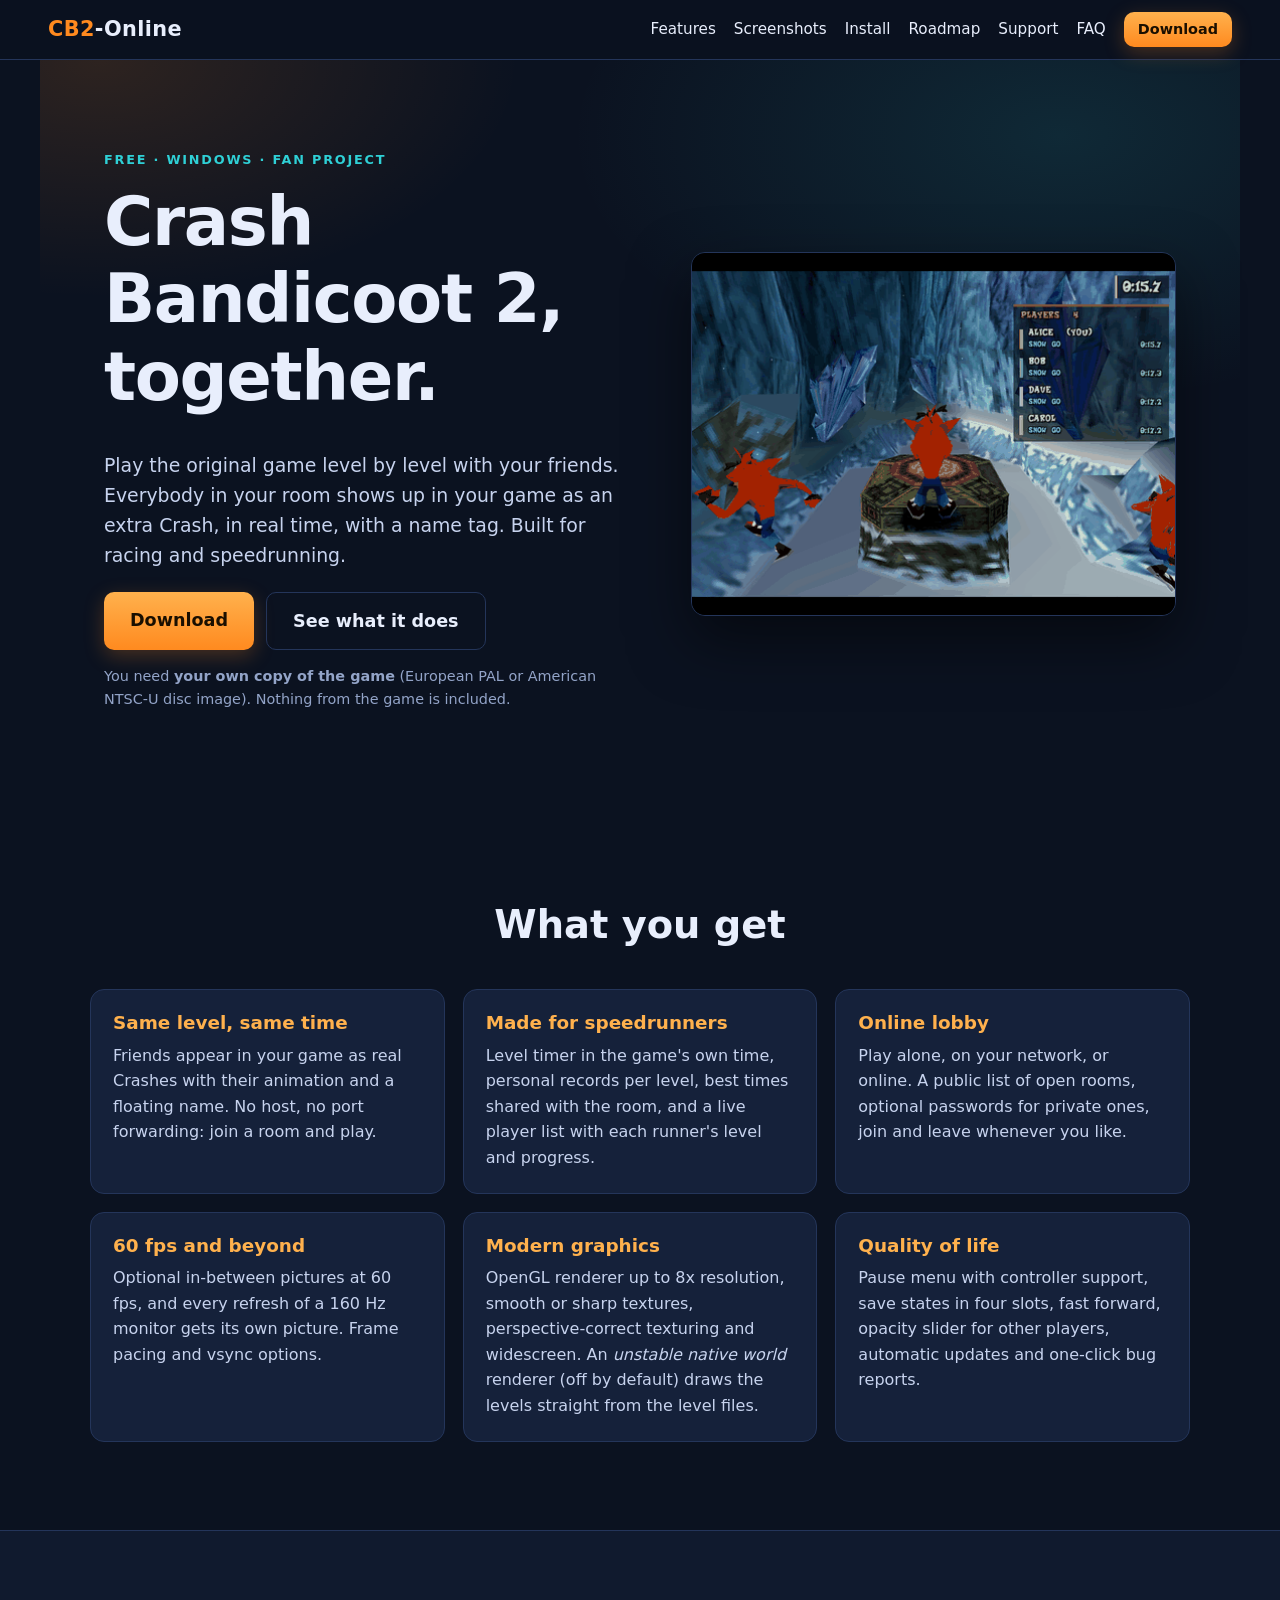
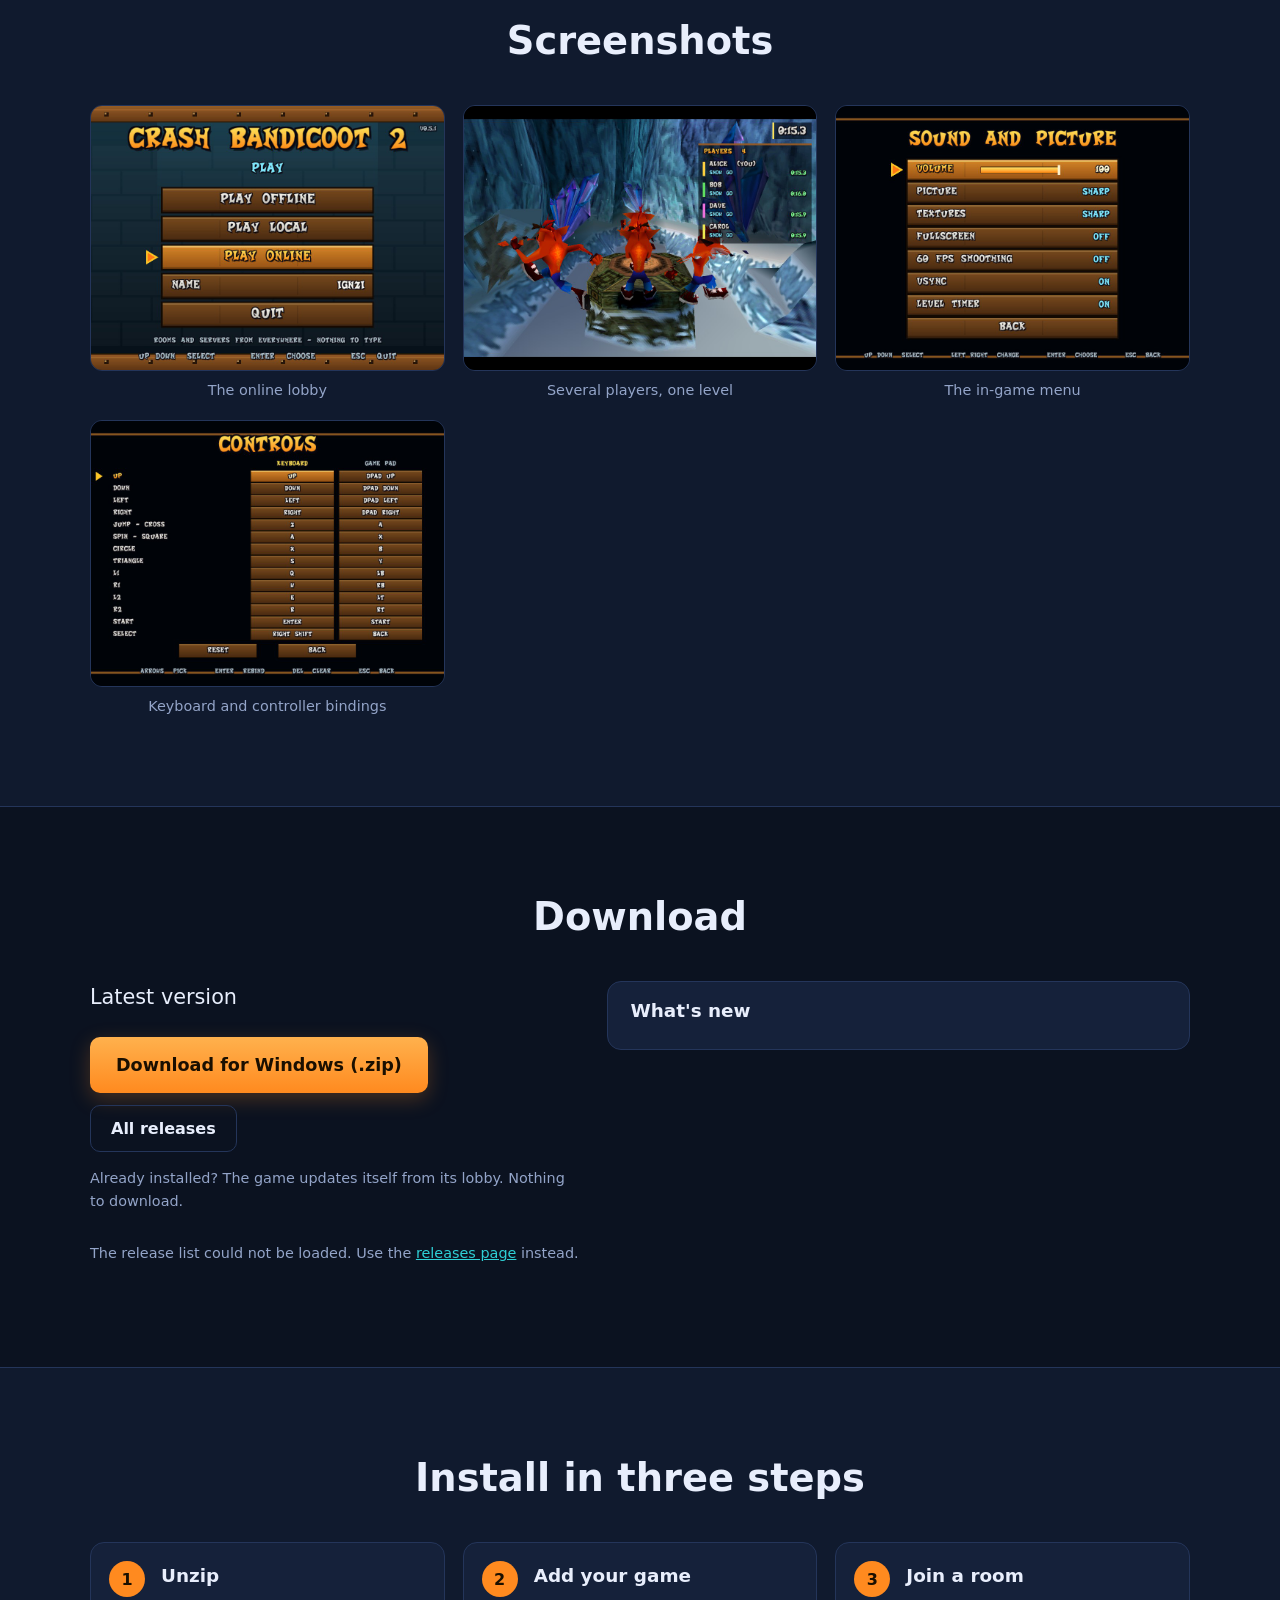
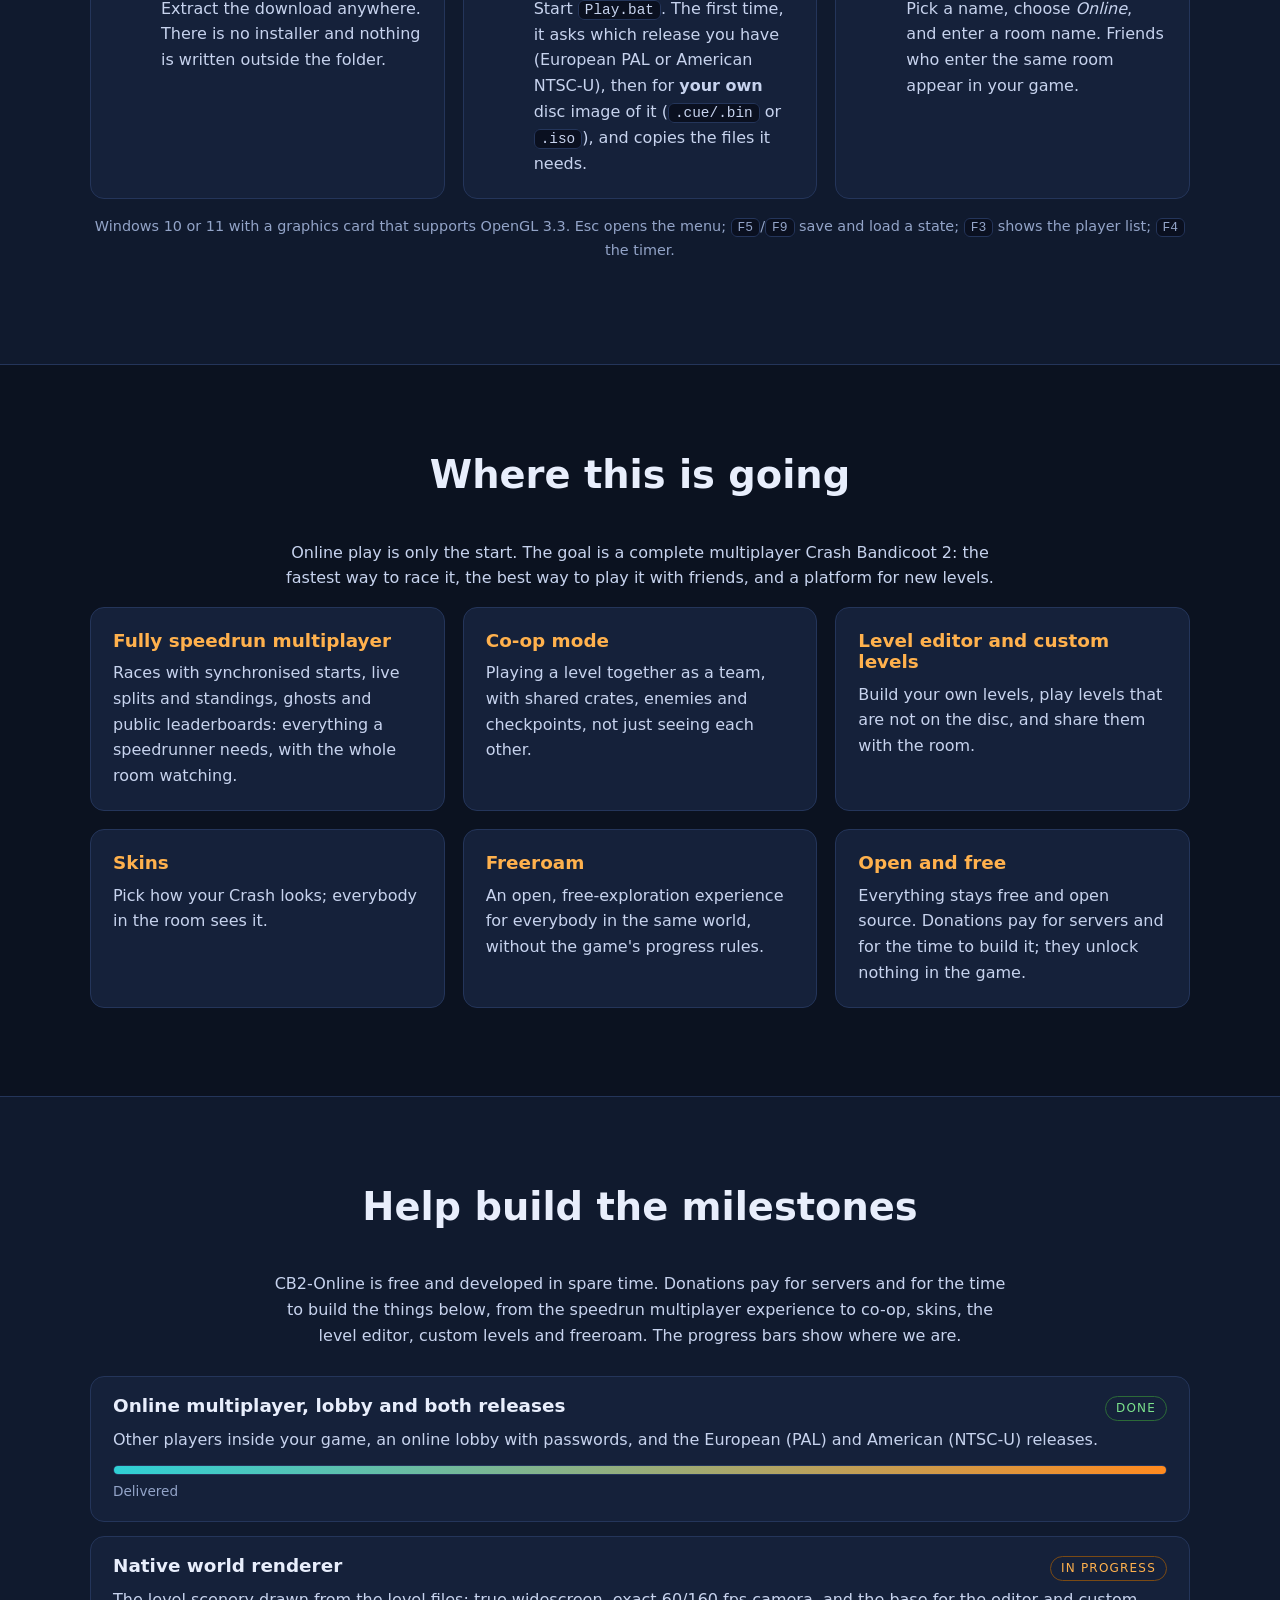
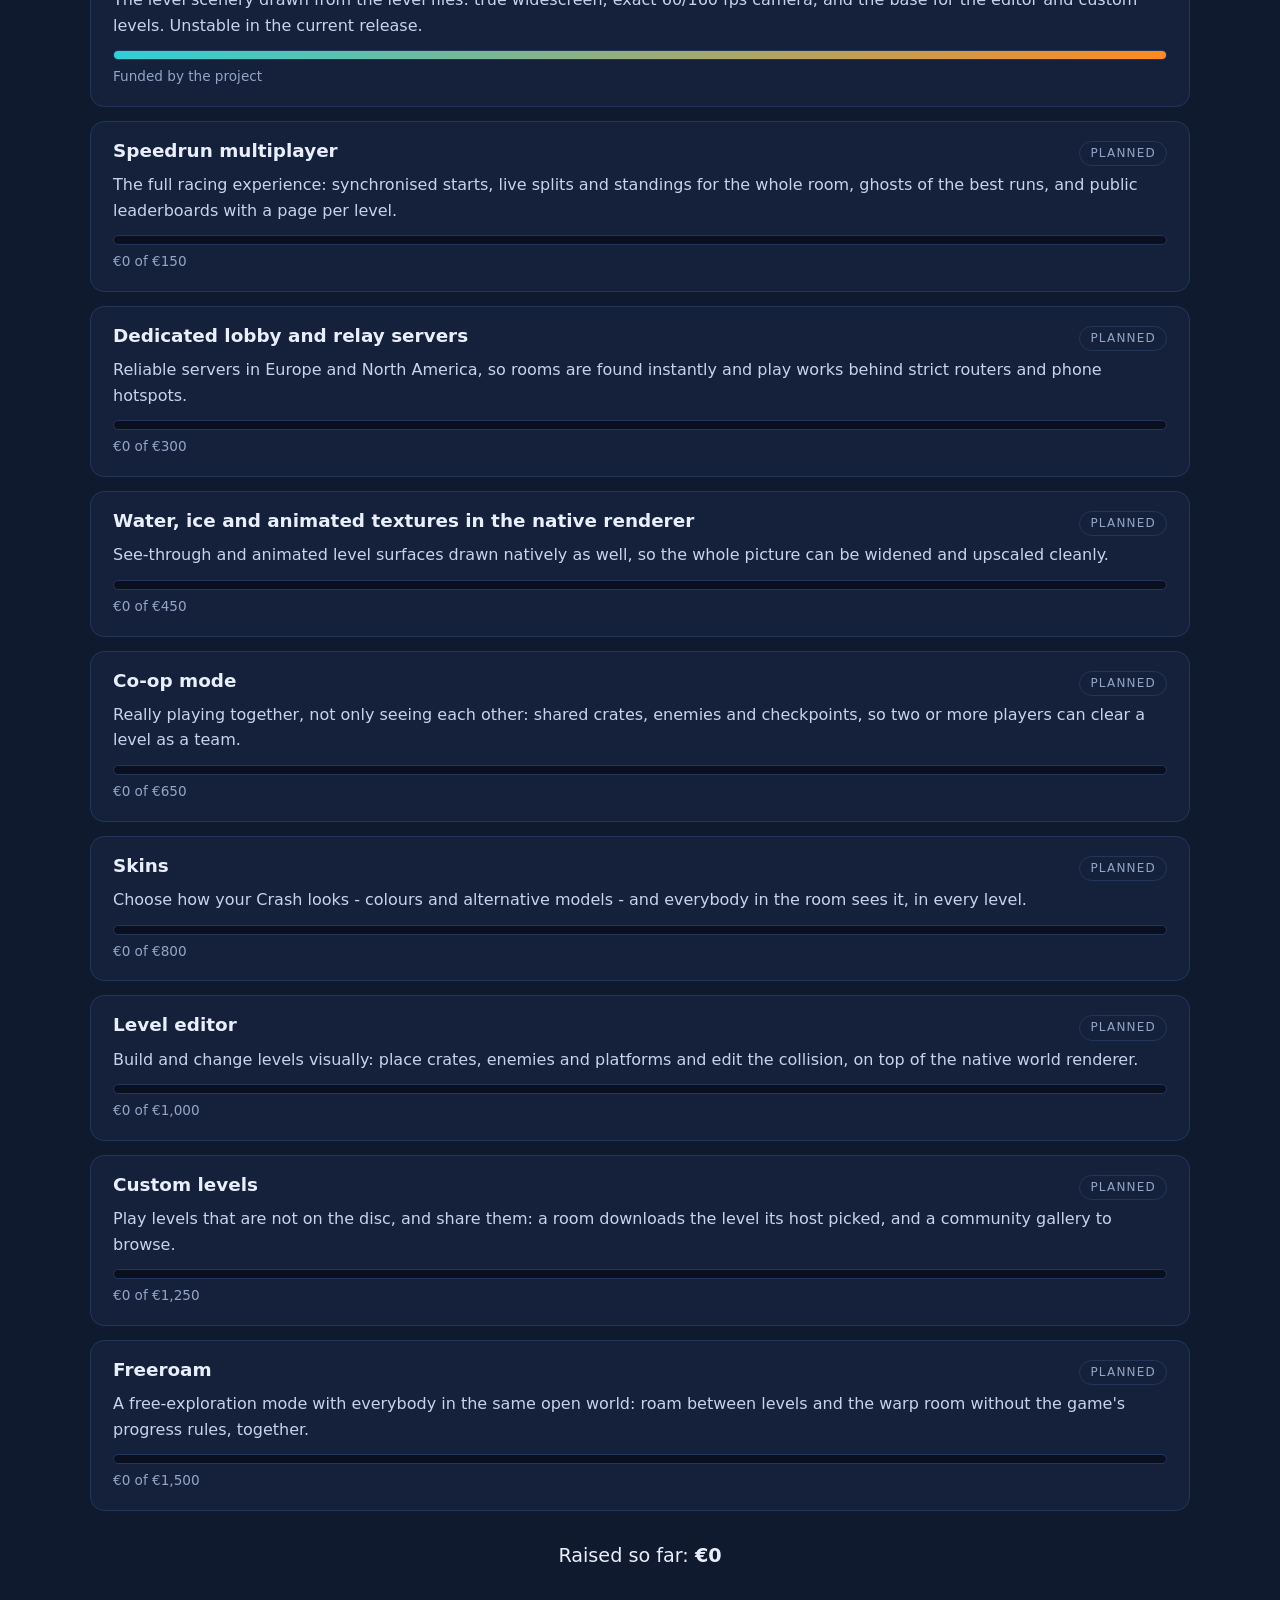
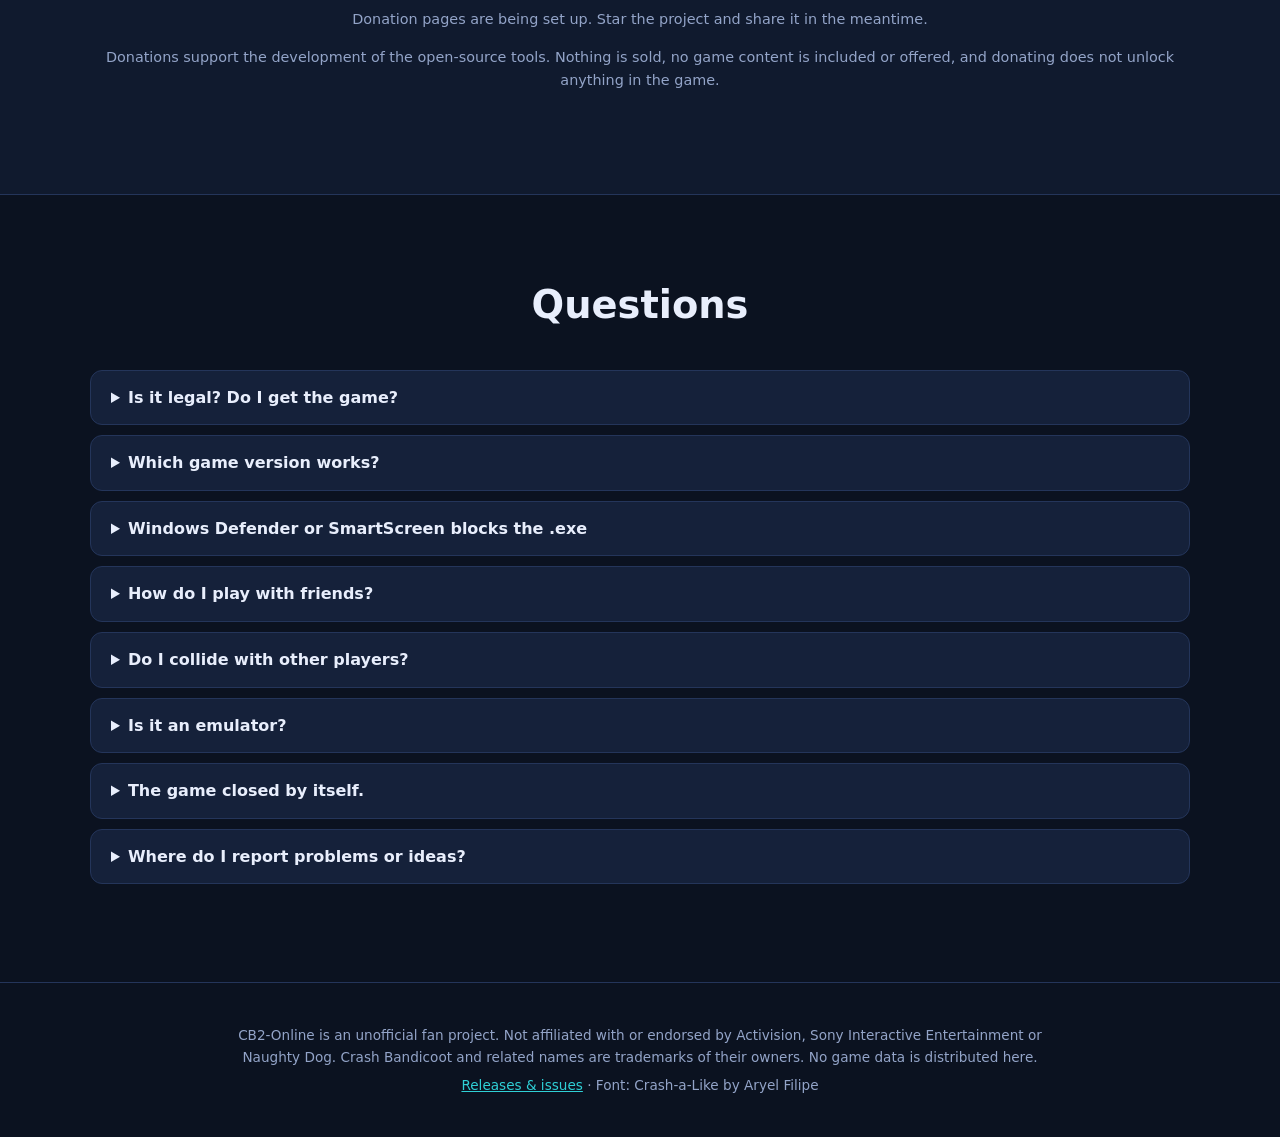
==== docs/index.html @ 49295b50 "v0.8.3: freeze watchdog, PAL language warp rooms, project page moved to docs/ (GitHub Pages) with th" ====
<!doctype html>
<html lang="en">
<head>
<meta charset="utf-8">
<meta name="viewport" content="width=device-width, initial-scale=1">
<title>CB2-Online - Crash Bandicoot 2 with online multiplayer</title>
<meta name="description" content="Play the original Crash Bandicoot 2 on PC together with your friends: everybody in the room is a real Crash in your game. Level timers, records, 60 fps and widescreen. Coming: speedrun races, co-op, level editor, custom levels, skins and freeroam. Free, bring your own game.">
<meta property="og:title" content="CB2-Online - Crash Bandicoot 2 with online multiplayer">
<meta property="og:description" content="Race and speedrun Crash Bandicoot 2 together, online. Free download, bring your own game.">
<meta property="og:image" content="img/multiplayer.jpg">
<meta name="theme-color" content="#0b1220">
<link rel="stylesheet" href="style.css">
</head>
<body>

<header class="nav">
  <a class="brand" href="#top">CB2<span>-Online</span></a>
  <nav>
    <a href="#features">Features</a>
    <a href="#screens">Screenshots</a>
    <a href="#install">Install</a>
    <a href="#roadmap">Roadmap</a>
    <a href="#support">Support</a>
    <a href="#faq">FAQ</a>
    <a class="btn small" href="#download">Download</a>
  </nav>
</header>

<main id="top">

<section class="hero">
  <div class="hero-text">
    <p class="eyebrow">Free &middot; Windows &middot; fan project</p>
    <h1>Crash Bandicoot&nbsp;2,<br>together.</h1>
    <p class="lead">Play the original game level by level with your friends. Everybody in your room shows up in your game as an extra Crash, in real time, with a name tag. Built for racing and speedrunning.</p>
    <div class="cta">
      <a class="btn big" href="#download" id="hero-download">Download <span id="hero-version"></span></a>
      <a class="btn ghost big" href="#features">See what it does</a>
    </div>
    <p class="fine">You need <strong>your own copy of the game</strong> (European PAL or American NTSC-U disc image). Nothing from the game is included.</p>
  </div>
  <div class="hero-shot">
    <img src="img/multiplayer.gif" alt="Four players in the same level of Crash Bandicoot 2" width="640" height="480">
  </div>
</section>

<section id="features" class="block">
  <h2>What you get</h2>
  <div class="grid">
    <article class="card"><h3>Same level, same time</h3><p>Friends appear in your game as real Crashes with their animation and a floating name. No host, no port forwarding: join a room and play.</p></article>
    <article class="card"><h3>Made for speedrunners</h3><p>Level timer in the game's own time, personal records per level, best times shared with the room, and a live player list with each runner's level and progress.</p></article>
    <article class="card"><h3>Online lobby</h3><p>Play alone, on your network, or online. A public list of open rooms, optional passwords for private ones, join and leave whenever you like.</p></article>
    <article class="card"><h3>60 fps and beyond</h3><p>Optional in-between pictures at 60 fps, and every refresh of a 160 Hz monitor gets its own picture. Frame pacing and vsync options.</p></article>
    <article class="card"><h3>Modern graphics</h3><p>OpenGL renderer up to 8x resolution, smooth or sharp textures, perspective-correct texturing and widescreen. An <em>unstable</em> <em>native world</em> renderer (off by default) draws the levels straight from the level files.</p></article>
    <article class="card"><h3>Quality of life</h3><p>Pause menu with controller support, save states in four slots, fast forward, opacity slider for other players, automatic updates and one-click bug reports.</p></article>
  </div>
</section>

<section id="screens" class="block alt">
  <h2>Screenshots</h2>
  <div class="shots">
    <figure><img src="img/lobby.jpg" alt="The online lobby" loading="lazy"><figcaption>The online lobby</figcaption></figure>
    <figure><img src="img/multiplayer.jpg" alt="Several players in one level" loading="lazy"><figcaption>Several players, one level</figcaption></figure>
    <figure><img src="img/menu-sound.jpg" alt="The in-game menu" loading="lazy"><figcaption>The in-game menu</figcaption></figure>
    <figure><img src="img/menu-controls.jpg" alt="Keyboard and controller bindings" loading="lazy"><figcaption>Keyboard and controller bindings</figcaption></figure>
  </div>
</section>

<section id="download" class="block">
  <h2>Download</h2>
  <div class="download">
    <div>
      <p class="big-ver">Latest version <strong id="dl-version">...</strong> <span id="dl-date" class="muted"></span></p>
      <div class="cta">
        <a class="btn big" id="dl-zip" href="#" rel="noopener">Download for Windows (.zip)</a>
        <a class="btn ghost" id="dl-all" href="#" rel="noopener">All releases</a>
      </div>
      <p class="fine" id="dl-size"></p>
      <p class="fine">Already installed? The game updates itself from its lobby. Nothing to download.</p>
    </div>
    <div class="notes">
      <h3>What's new</h3>
      <pre id="dl-notes">Loading the latest release...</pre>
    </div>
  </div>
  <p class="fine" id="dl-error" hidden>The release list could not be loaded. Use the <a id="dl-fallback" href="#">releases page</a> instead.</p>
</section>

<section id="install" class="block alt">
  <h2>Install in three steps</h2>
  <ol class="steps">
    <li><h3>Unzip</h3><p>Extract the download anywhere. There is no installer and nothing is written outside the folder.</p></li>
    <li><h3>Add your game</h3><p>Start <code>Play.bat</code>. The first time, it asks which release you have (European PAL or American NTSC-U), then for <strong>your own</strong> disc image of it (<code>.cue/.bin</code> or <code>.iso</code>), and copies the files it needs.</p></li>
    <li><h3>Join a room</h3><p>Pick a name, choose <em>Online</em>, and enter a room name. Friends who enter the same room appear in your game.</p></li>
  </ol>
  <p class="fine center">Windows 10 or 11 with a graphics card that supports OpenGL 3.3. Esc opens the menu; <code>F5</code>/<code>F9</code> save and load a state; <code>F3</code> shows the player list; <code>F4</code> the timer.</p>
</section>

<section id="roadmap" class="block">
  <h2>Where this is going</h2>
  <p class="lead center">Online play is only the start. The goal is a complete multiplayer Crash Bandicoot 2: the fastest way to race it, the best way to play it with friends, and a platform for new levels.</p>
  <div class="grid">
    <article class="card"><h3>Fully speedrun multiplayer</h3><p>Races with synchronised starts, live splits and standings, ghosts and public leaderboards: everything a speedrunner needs, with the whole room watching.</p></article>
    <article class="card"><h3>Co-op mode</h3><p>Playing a level together as a team, with shared crates, enemies and checkpoints, not just seeing each other.</p></article>
    <article class="card"><h3>Level editor and custom levels</h3><p>Build your own levels, play levels that are not on the disc, and share them with the room.</p></article>
    <article class="card"><h3>Skins</h3><p>Pick how your Crash looks; everybody in the room sees it.</p></article>
    <article class="card"><h3>Freeroam</h3><p>An open, free-exploration experience for everybody in the same world, without the game's progress rules.</p></article>
    <article class="card"><h3>Open and free</h3><p>Everything stays free and open source. Donations pay for servers and for the time to build it; they unlock nothing in the game.</p></article>
  </div>
</section>

<section id="support" class="block alt">
  <h2>Help build the milestones</h2>
  <p class="lead center">CB2-Online is free and developed in spare time. Donations pay for servers and for the time to build the things below, from the speedrun multiplayer experience to co-op, skins, the level editor, custom levels and freeroam. The progress bars show where we are.</p>
  <div id="milestones" class="milestones"></div>
  <div class="donate" id="donate">
    <p class="raised">Raised so far: <strong id="raised">0</strong></p>
    <div class="cta center" id="donate-buttons"></div>
    <p class="fine center" id="donate-empty">Donation pages are being set up. Star the project and share it in the meantime.</p>
    <p class="fine center">Donations support the development of the open-source tools. Nothing is sold, no game content is included or offered, and donating does not unlock anything in the game.</p>
  </div>
</section>

<section id="faq" class="block">
  <h2>Questions</h2>
  <details><summary>Is it legal? Do I get the game?</summary><p>The project contains no game data. You need your own legally obtained copy of Crash Bandicoot 2; the program reads your files at run time. It is an independent fan project, not affiliated with or endorsed by Activision, Sony Interactive Entertainment or Naughty Dog. "Crash Bandicoot" is a trademark of its owners.</p></details>
  <details><summary>Which game version works?</summary><p>Both the European release (PAL, <code>SCES_009.67</code>) and the North American release (NTSC-U, <code>SCUS_941.54</code>). Players of the two releases play in separate rooms. Other regions (Japan) are not supported yet.</p></details>
  <details><summary>Windows Defender or SmartScreen blocks the .exe</summary><p>The program is new and not yet code signed, and these tools are cautious about unsigned programs that use the network. In the SmartScreen window choose <em>More info</em>, then <em>Run anyway</em>. If Defender quarantined the file, check that <code>Get-FileHash Crash2.exe</code> matches the SHA-256 shown next to the file on the GitHub release, restore it in Windows Security (Protection history) and allow it. The whole source code is public. Please report the detection name so it can be submitted to Microsoft as a false positive.</p></details>
  <details><summary>How do I play with friends?</summary><p>Everyone starts the game, chooses <em>Online</em> and types the same room name. Players on the same network find each other directly; over the internet they connect through a public rendezvous server, so no port forwarding is needed.</p></details>
  <details><summary>Do I collide with other players?</summary><p>No. Other players are shown, not solid, so nobody can block or grief you. You can make them see-through with the opacity slider.</p></details>
  <details><summary>Is it an emulator?</summary><p>It runs the original game code on a C++ implementation of the PlayStation's hardware, with its own OpenGL renderer and online layer. It is not a general-purpose emulator and only runs this game.</p></details>
  <details><summary>The game closed by itself.</summary><p>Start it again: it notices and offers to open a bug report with the details filled in (<code>crash.log</code> next to the game). You can also use Esc &rarr; <em>Report a bug</em> at any time. Nothing is sent until you press Submit on the page that opens.</p></details>
  <details><summary>Where do I report problems or ideas?</summary><p>On the <a id="issues-link" href="#">issue tracker</a>.</p></details>
</section>

</main>

<footer>
  <p>CB2-Online is an unofficial fan project. Not affiliated with or endorsed by Activision, Sony Interactive Entertainment or Naughty Dog. Crash Bandicoot and related names are trademarks of their owners. No game data is distributed here.</p>
  <p><a id="repo-link" href="#">Releases &amp; issues</a> &middot; Font: Crash-a-Like by Aryel Filipe</p>
</footer>

<script src="config.js"></script>
<script src="app.js"></script>
</body>
</html>
---- docs/style.css ----
:root {
  --bg: #0b1220; --bg2: #101a2e; --card: #15213a; --line: #24355a;
  --text: #e8eefc; --muted: #93a4c8; --orange: #ff8a1f; --orange2: #ffb14d; --teal: #2fd0d6;
}
* { box-sizing: border-box; }
html { scroll-behavior: smooth; }
body { margin: 0; background: var(--bg); color: var(--text); font: 16px/1.6 system-ui, -apple-system, "Segoe UI", Roboto, sans-serif; }
a { color: var(--teal); }
code { background: #0a1020; border: 1px solid var(--line); padding: 1px 6px; border-radius: 6px; font-size: .9em; }
h1, h2, h3 { line-height: 1.15; margin: 0 0 .5em; }
h1 { font-size: clamp(2.4rem, 6vw, 4.2rem); letter-spacing: -.02em; }
h2 { font-size: clamp(1.7rem, 3.6vw, 2.4rem); text-align: center; margin-bottom: 1.1em; }
h3 { font-size: 1.15rem; }
.muted { color: var(--muted); }
.center { text-align: center; justify-content: center; }
.fine { color: var(--muted); font-size: .9rem; }

.nav { position: sticky; top: 0; z-index: 10; display: flex; align-items: center; justify-content: space-between; padding: 12px clamp(16px, 4vw, 48px); background: rgba(11, 18, 32, .86); backdrop-filter: blur(8px); border-bottom: 1px solid var(--line); }
.brand { font-weight: 800; font-size: 1.3rem; color: var(--orange); text-decoration: none; letter-spacing: .02em; }
.brand span { color: var(--text); }
.nav nav { display: flex; gap: 18px; align-items: center; }
.nav nav a { color: var(--text); text-decoration: none; font-size: .95rem; }
.nav nav a:hover { color: var(--orange2); }
@media (max-width: 720px) { .nav nav a:not(.btn) { display: none; } }

.btn { display: inline-block; background: linear-gradient(180deg, var(--orange2), var(--orange)); color: #1a0f00 !important; font-weight: 700; text-decoration: none; padding: 10px 20px; border-radius: 10px; border: 0; box-shadow: 0 6px 20px rgba(255, 138, 31, .25); transition: transform .12s, box-shadow .12s; }
.btn:hover { transform: translateY(-1px); box-shadow: 0 10px 26px rgba(255, 138, 31, .35); }
.btn.big { padding: 14px 26px; font-size: 1.1rem; }
.btn.small { padding: 6px 14px; font-size: .9rem; }
.btn.ghost { background: transparent; color: var(--text) !important; border: 1px solid var(--line); box-shadow: none; }
.btn.ghost:hover { border-color: var(--teal); color: var(--teal) !important; }
.cta { display: flex; flex-wrap: wrap; gap: 12px; margin: 22px 0 14px; }
.cta.center { justify-content: center; }

.hero { display: grid; grid-template-columns: 1.05fr .95fr; gap: clamp(20px, 4vw, 56px); align-items: center; padding: clamp(36px, 7vw, 90px) clamp(16px, 5vw, 64px); max-width: 1200px; margin: 0 auto; background: radial-gradient(700px 380px at 85% 10%, rgba(47, 208, 214, .12), transparent 70%), radial-gradient(600px 340px at 5% 0%, rgba(255, 138, 31, .14), transparent 70%); }
.hero .eyebrow { color: var(--teal); text-transform: uppercase; letter-spacing: .14em; font-size: .8rem; font-weight: 700; margin: 0 0 14px; }
.hero .lead { font-size: 1.18rem; color: #c7d3ee; max-width: 36em; }
.hero-shot img { width: 100%; height: auto; border-radius: 14px; border: 1px solid var(--line); box-shadow: 0 24px 60px rgba(0, 0, 0, .5); }
@media (max-width: 880px) { .hero { grid-template-columns: 1fr; } }

.block { padding: clamp(40px, 7vw, 88px) clamp(16px, 5vw, 64px); }
.block > * { max-width: 1100px; margin-left: auto; margin-right: auto; }
.alt { background: var(--bg2); border-top: 1px solid var(--line); border-bottom: 1px solid var(--line); }
.lead.center { max-width: 46em; color: #c7d3ee; }

.grid { display: grid; grid-template-columns: repeat(auto-fit, minmax(min(290px, 100%), 1fr)); gap: 18px; }
.card { background: var(--card); border: 1px solid var(--line); border-radius: 14px; padding: 22px; }
.card h3 { color: var(--orange2); }
.card p { margin: 0; color: #c7d3ee; }

.shots { display: grid; grid-template-columns: repeat(auto-fit, minmax(320px, 1fr)); gap: 18px; }
.shots figure { margin: 0; }
.shots img { width: 100%; height: auto; border-radius: 12px; border: 1px solid var(--line); display: block; }
.shots figcaption { color: var(--muted); font-size: .9rem; margin-top: 8px; text-align: center; }

.download { display: grid; grid-template-columns: 1fr 1.2fr; gap: 32px; align-items: start; }
@media (max-width: 880px) { .download { grid-template-columns: 1fr; } }
.big-ver { font-size: 1.3rem; margin: 0; }
.notes { background: var(--card); border: 1px solid var(--line); border-radius: 14px; padding: 18px 22px; }
.notes pre { white-space: pre-wrap; word-break: break-word; margin: 0; font: inherit; color: #c7d3ee; max-height: 280px; overflow: auto; }

.steps { list-style: none; counter-reset: s; padding: 0; display: grid; grid-template-columns: repeat(auto-fit, minmax(260px, 1fr)); gap: 18px; }
.steps li { counter-increment: s; background: var(--card); border: 1px solid var(--line); border-radius: 14px; padding: 22px 22px 22px 70px; position: relative; }
.steps li::before { content: counter(s); position: absolute; left: 18px; top: 18px; width: 36px; height: 36px; border-radius: 50%; background: var(--orange); color: #1a0f00; font-weight: 800; display: grid; place-items: center; }
.steps p { margin: 0; color: #c7d3ee; }

.milestones { display: grid; gap: 14px; margin: 28px auto; }
.ms { background: var(--card); border: 1px solid var(--line); border-radius: 14px; padding: 18px 22px; }
.ms header { display: flex; justify-content: space-between; gap: 12px; align-items: baseline; flex-wrap: wrap; }
.ms h3 { margin: 0; }
.ms .tag { font-size: .75rem; text-transform: uppercase; letter-spacing: .1em; padding: 2px 10px; border-radius: 999px; border: 1px solid var(--line); color: var(--muted); }
.ms.done .tag { color: #7be28c; border-color: #2c6a38; }
.ms.active .tag { color: var(--orange2); border-color: #7a4a14; }
.ms p { margin: 6px 0 12px; color: #c7d3ee; }
.bar { height: 10px; border-radius: 999px; background: #0a1020; border: 1px solid var(--line); overflow: hidden; }
.bar i { display: block; height: 100%; background: linear-gradient(90deg, var(--teal), var(--orange)); width: 0; transition: width .8s; }
.bar-label { color: var(--muted); font-size: .85rem; margin-top: 6px; }
.donate { text-align: center; margin-top: 30px; }
.raised { font-size: 1.2rem; }

details { background: var(--card); border: 1px solid var(--line); border-radius: 12px; padding: 14px 20px; margin: 0 auto 10px; }
summary { cursor: pointer; font-weight: 600; }
details p { margin: 10px 0 0; color: #c7d3ee; }

footer { padding: 36px clamp(16px, 5vw, 64px); text-align: center; color: var(--muted); font-size: .85rem; border-top: 1px solid var(--line); }
footer p { max-width: 60em; margin: 6px auto; }
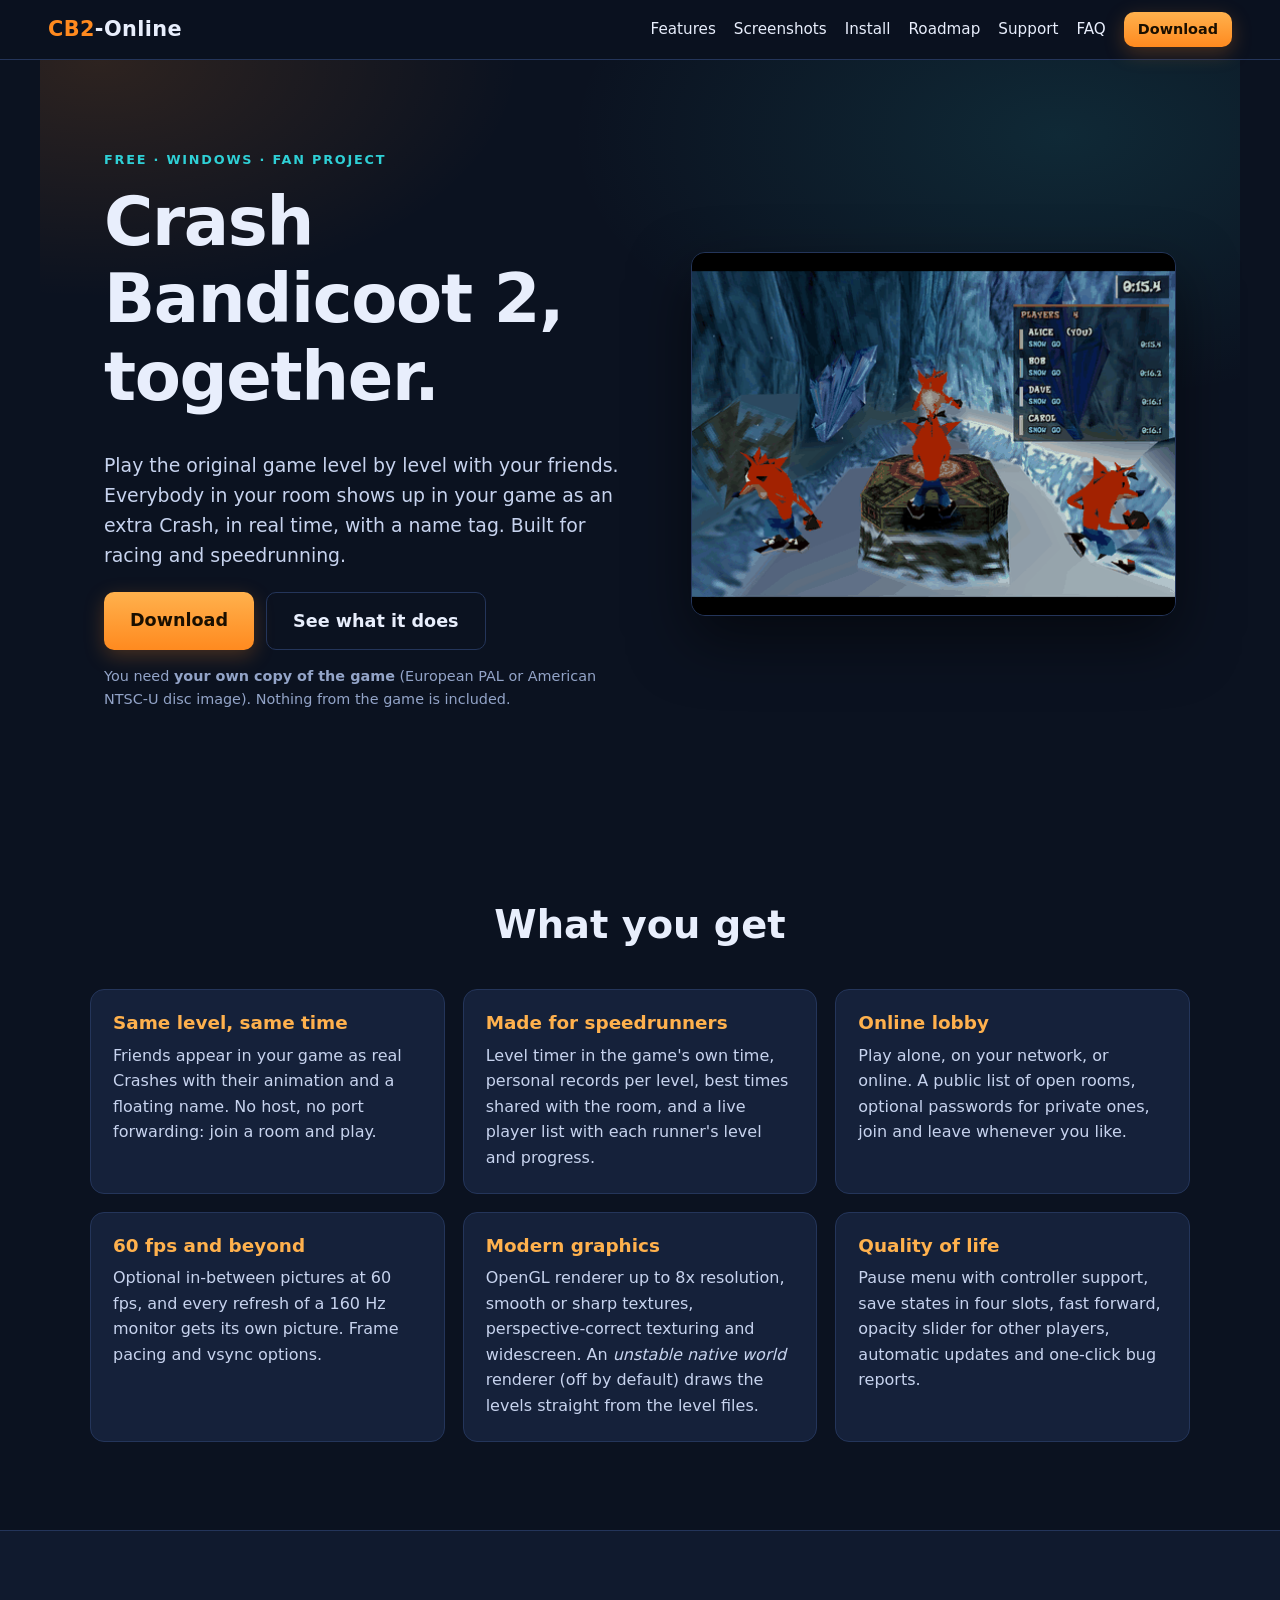
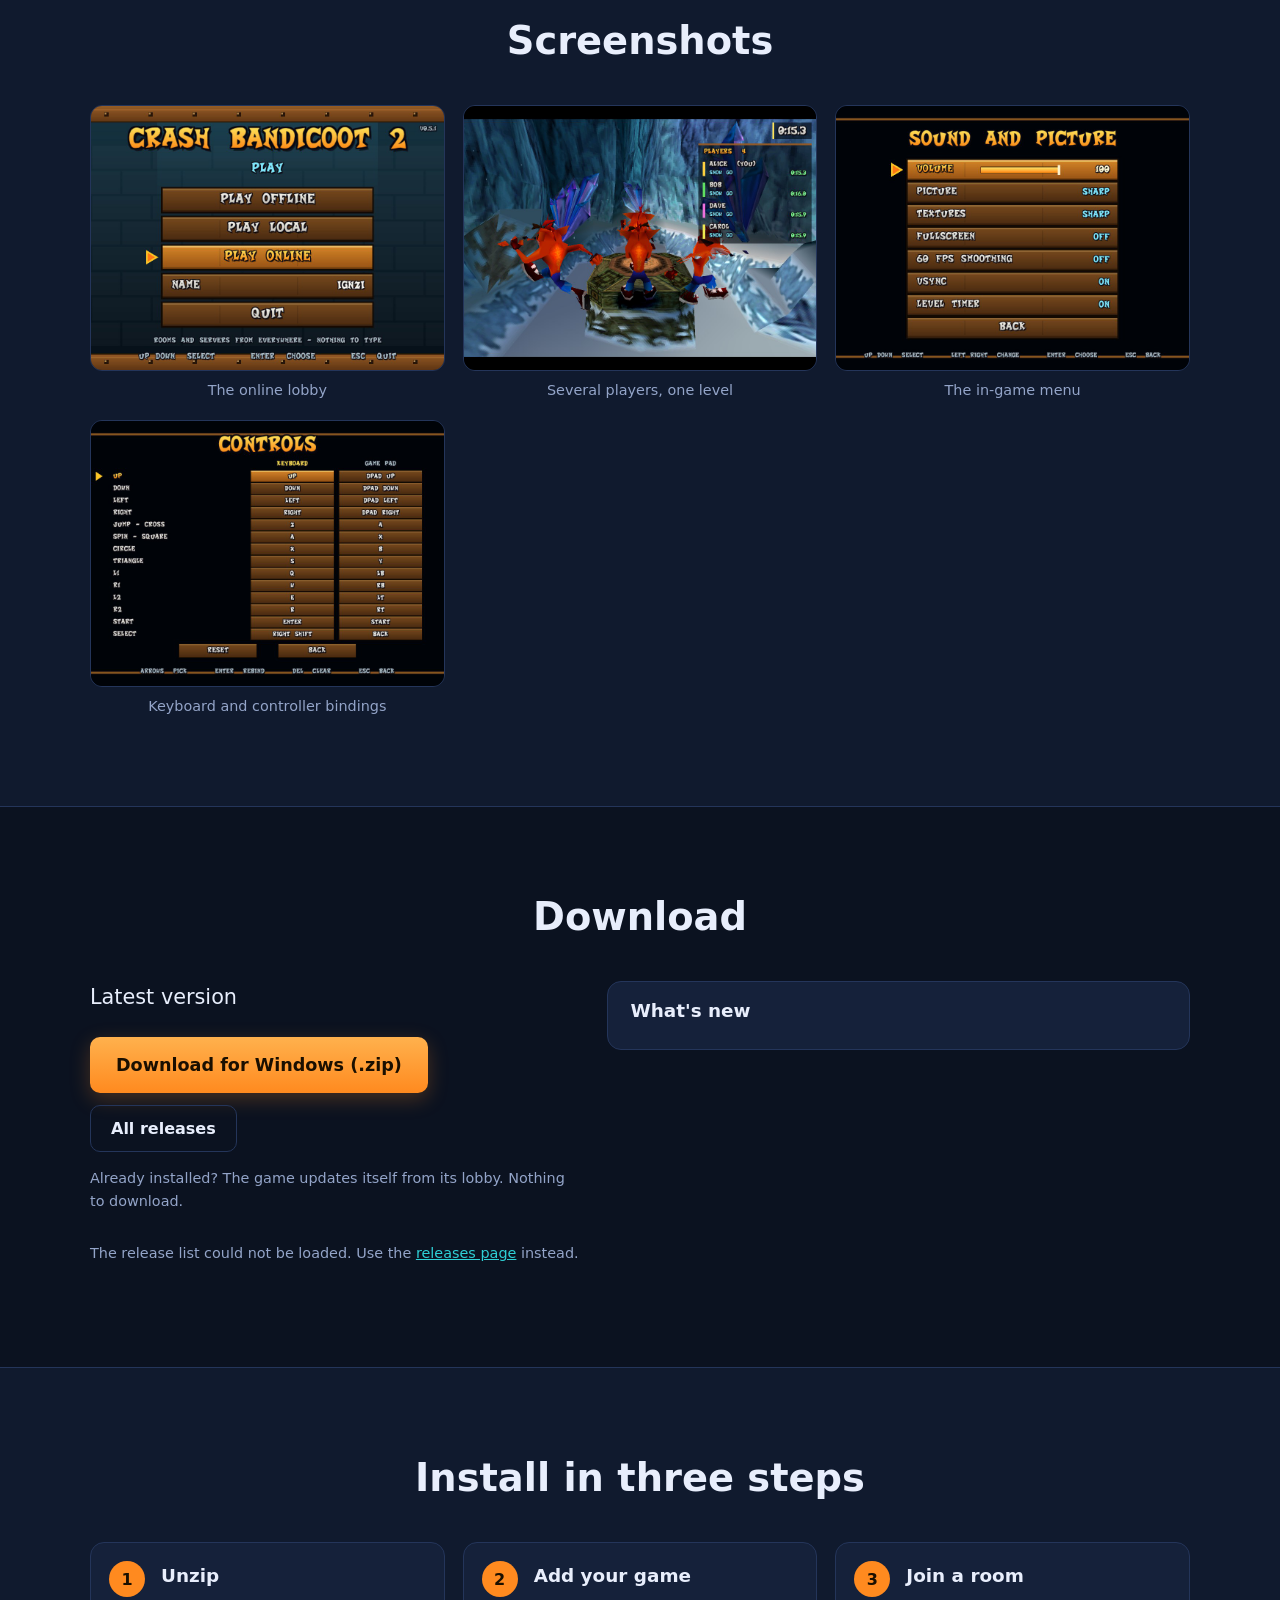
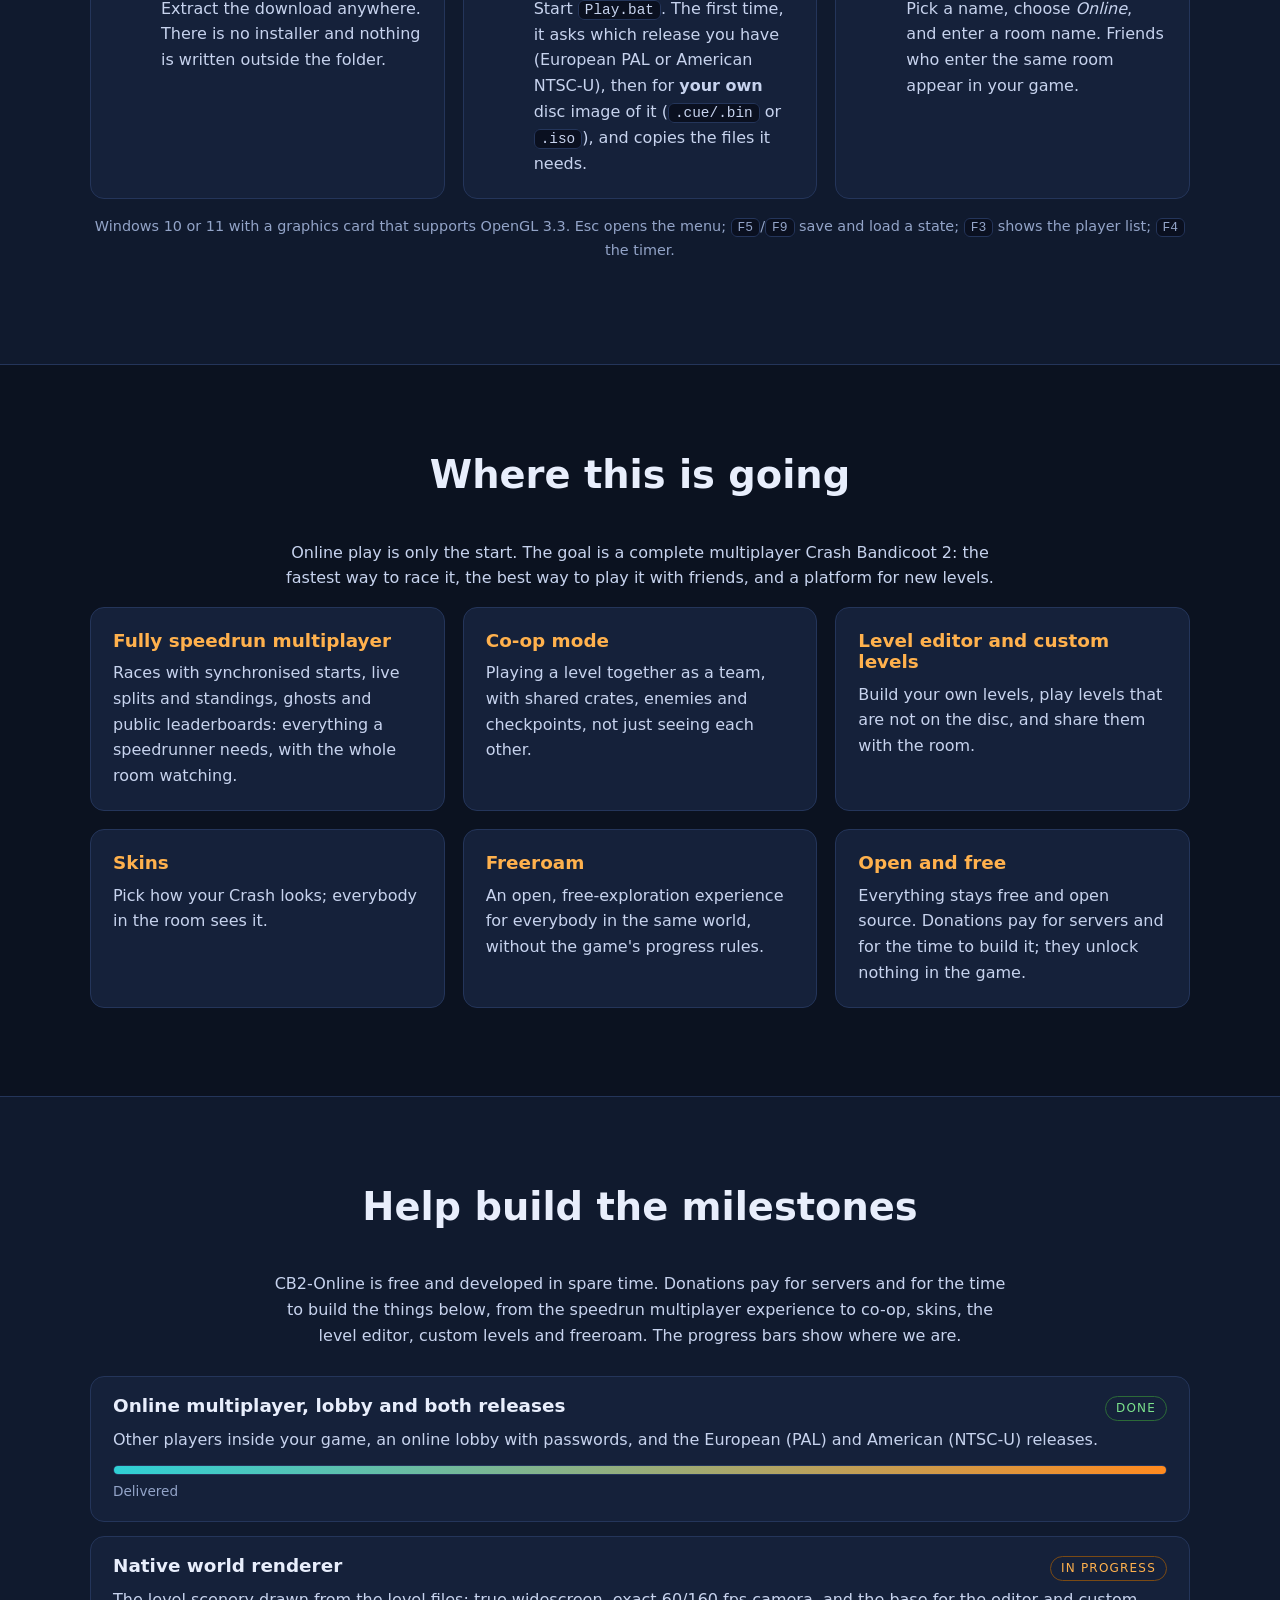
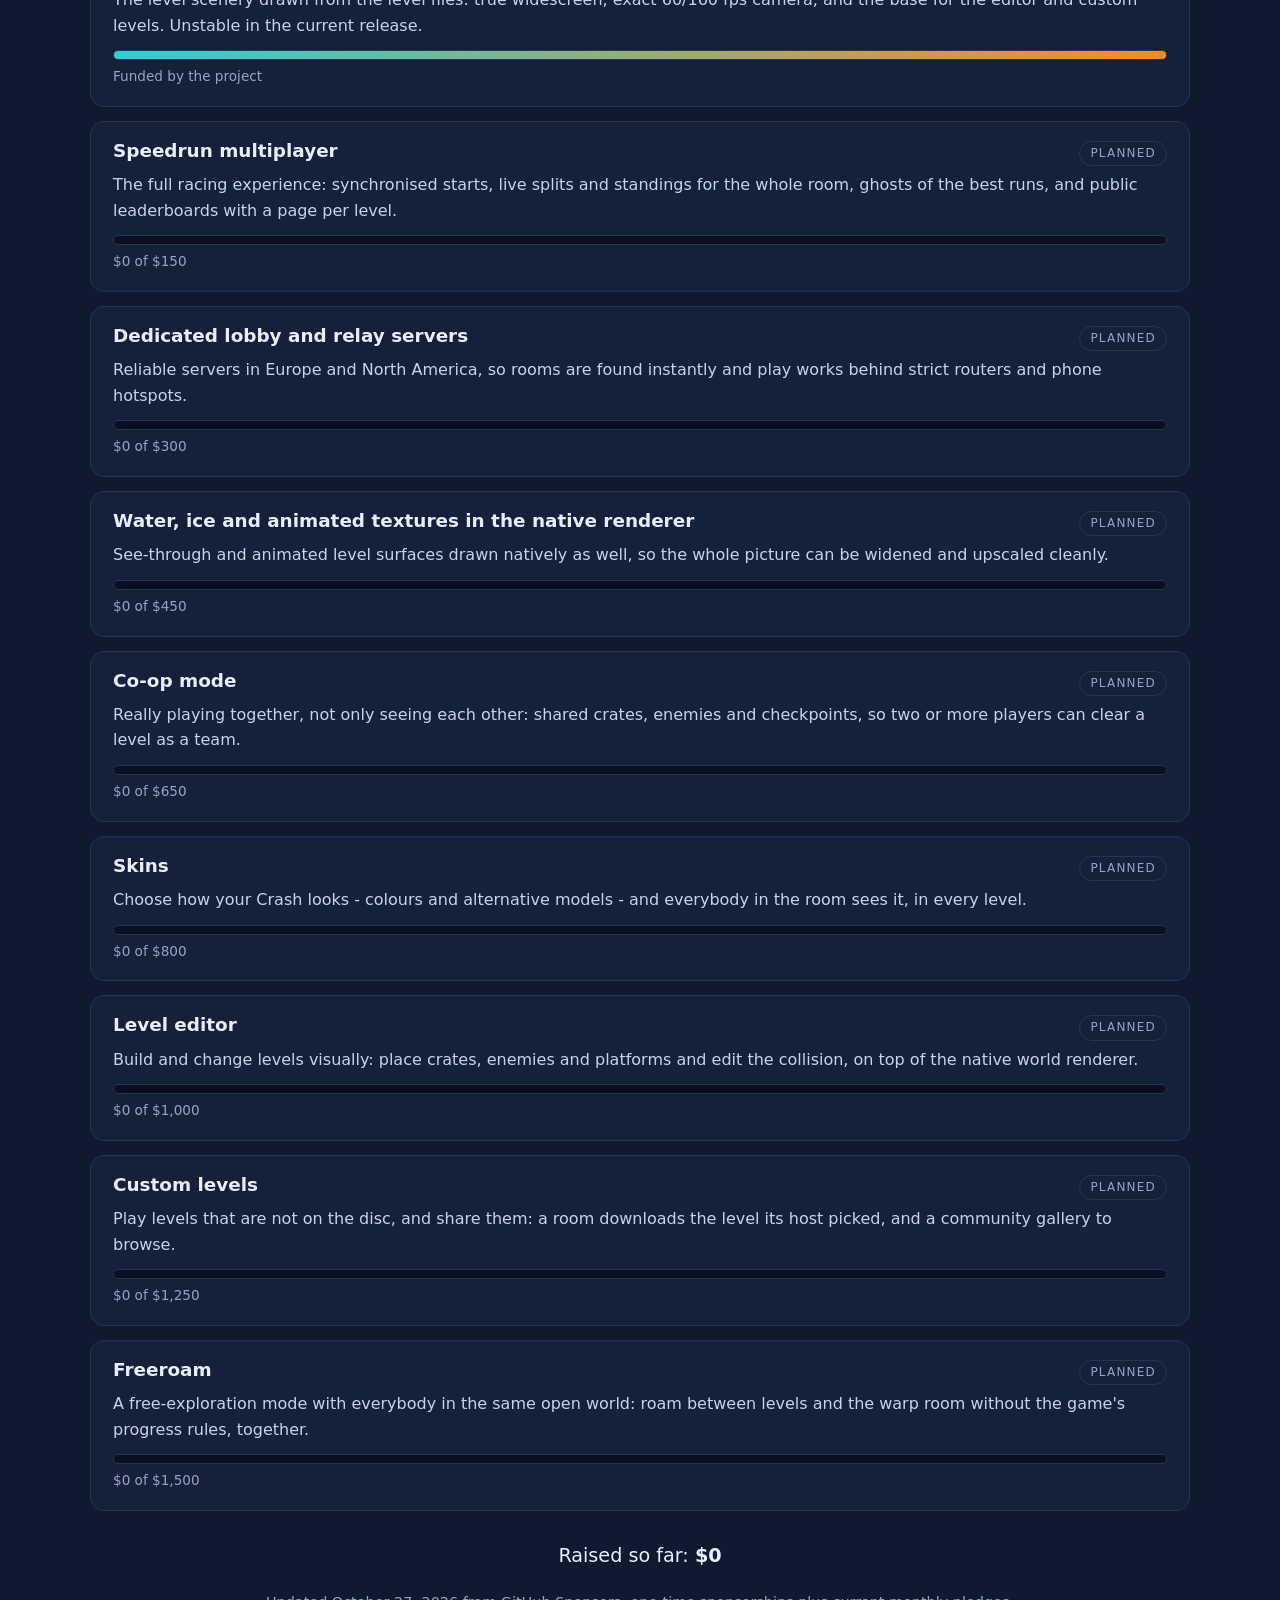
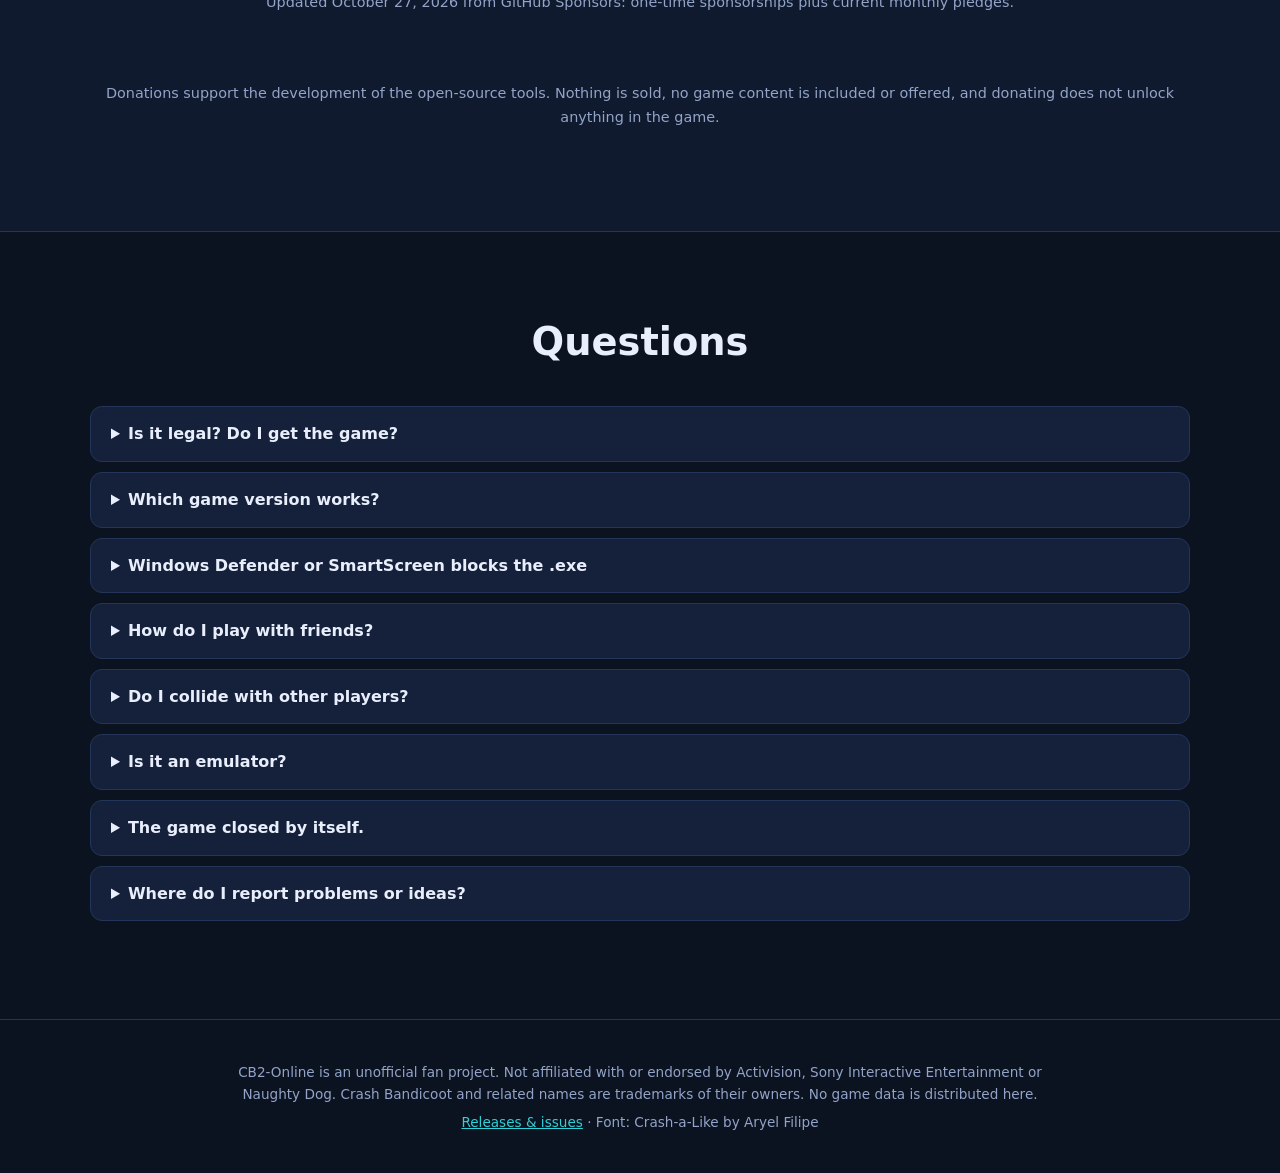
==== commit 8605011e: "Site: GitHub Sponsors button, totals and milestone bars updated automatically from GitHub Sponsors (" ====
--- a/docs/index.html
+++ b/docs/index.html
@@ -115,6 +115,7 @@
   <div id="milestones" class="milestones"></div>
   <div class="donate" id="donate">
     <p class="raised">Raised so far: <strong id="raised">0</strong></p>
+    <p class="fine center" id="raised-note"></p>
     <div class="cta center" id="donate-buttons"></div>
     <p class="fine center" id="donate-empty">Donation pages are being set up. Star the project and share it in the meantime.</p>
     <p class="fine center">Donations support the development of the open-source tools. Nothing is sold, no game content is included or offered, and donating does not unlock anything in the game.</p>
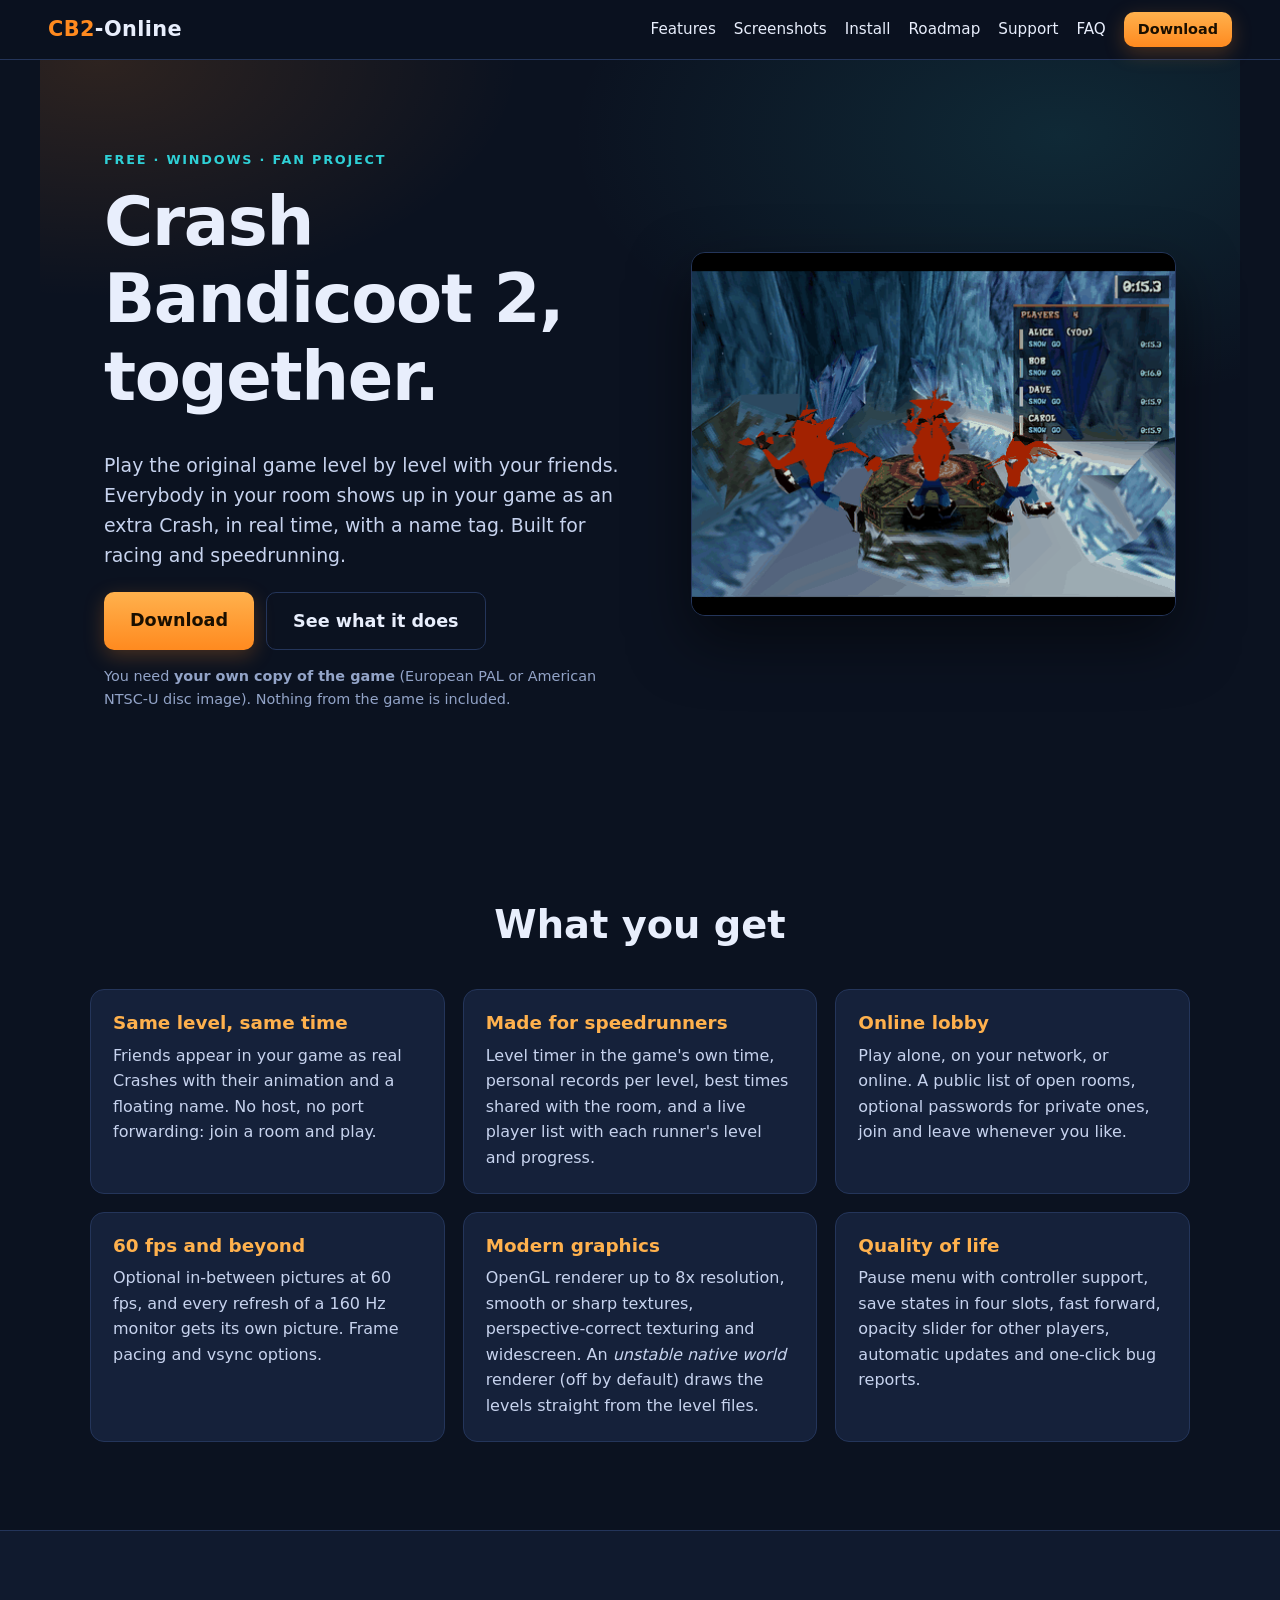
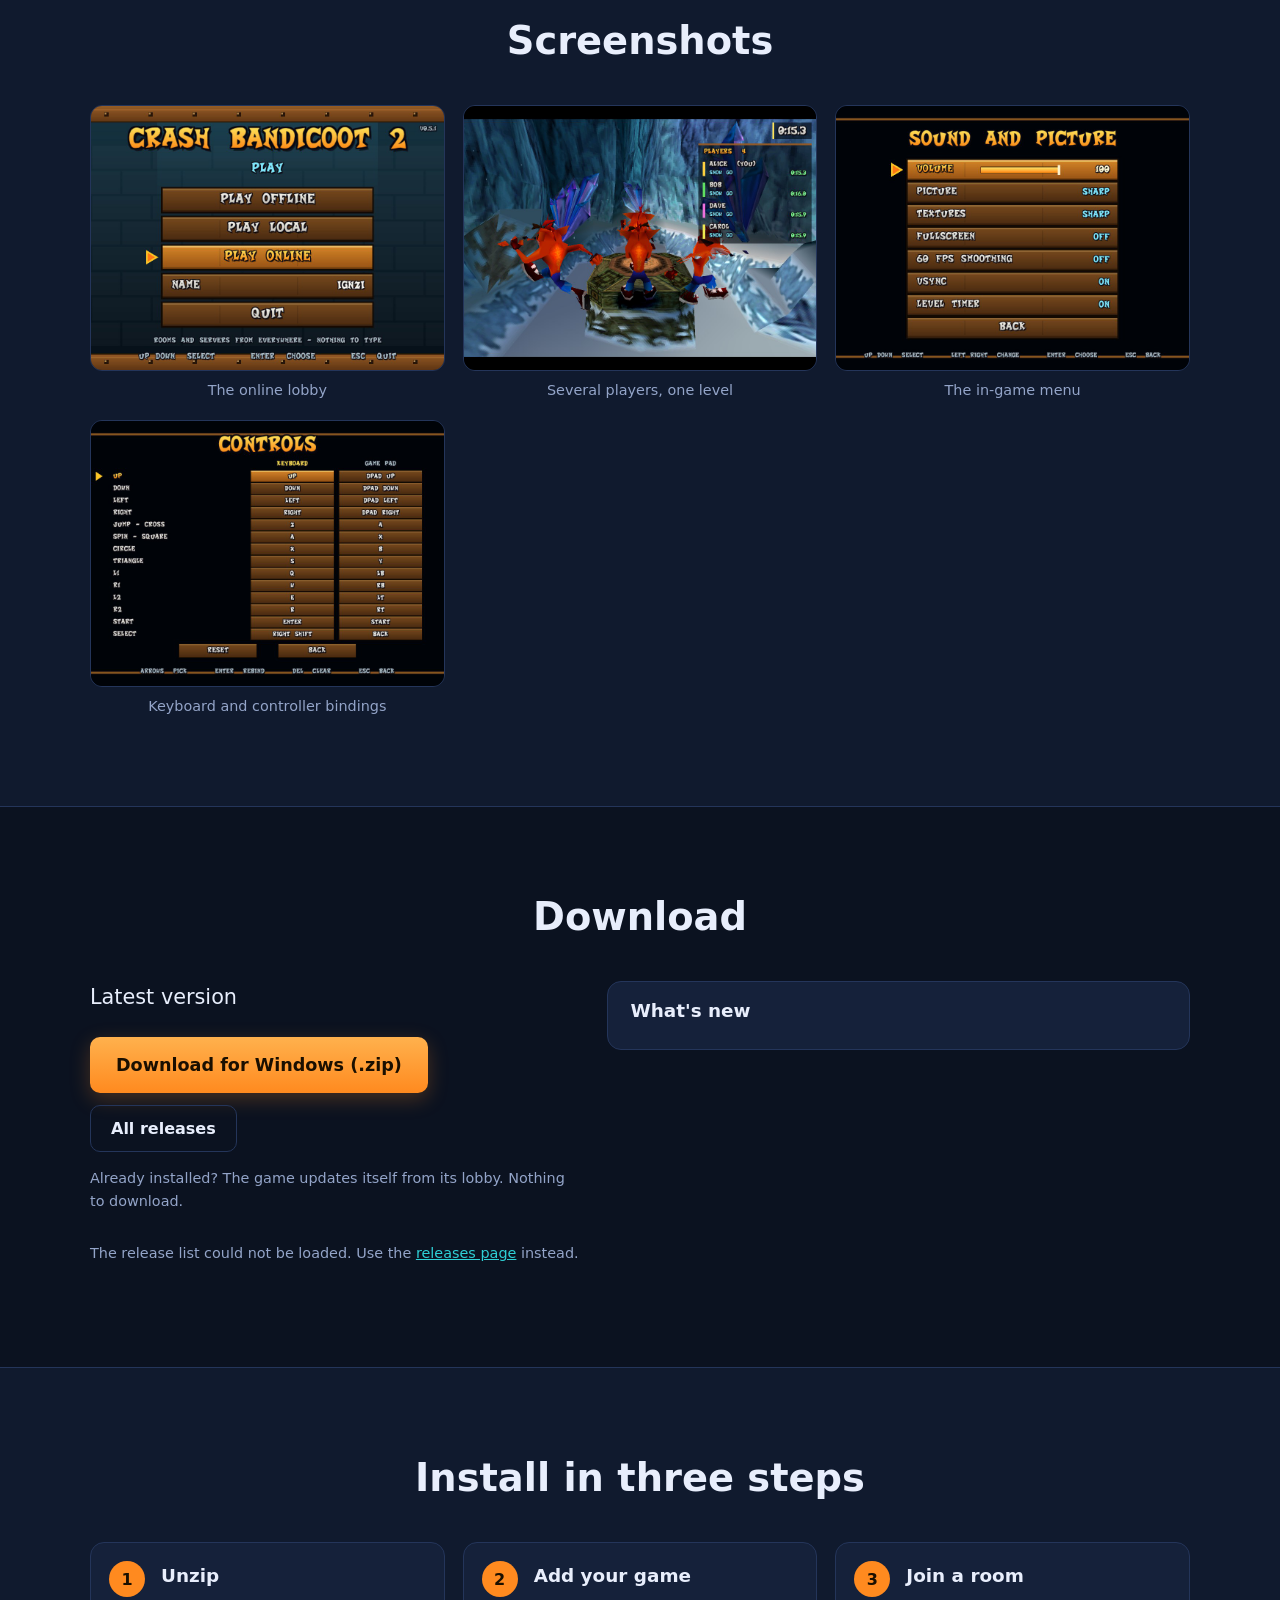
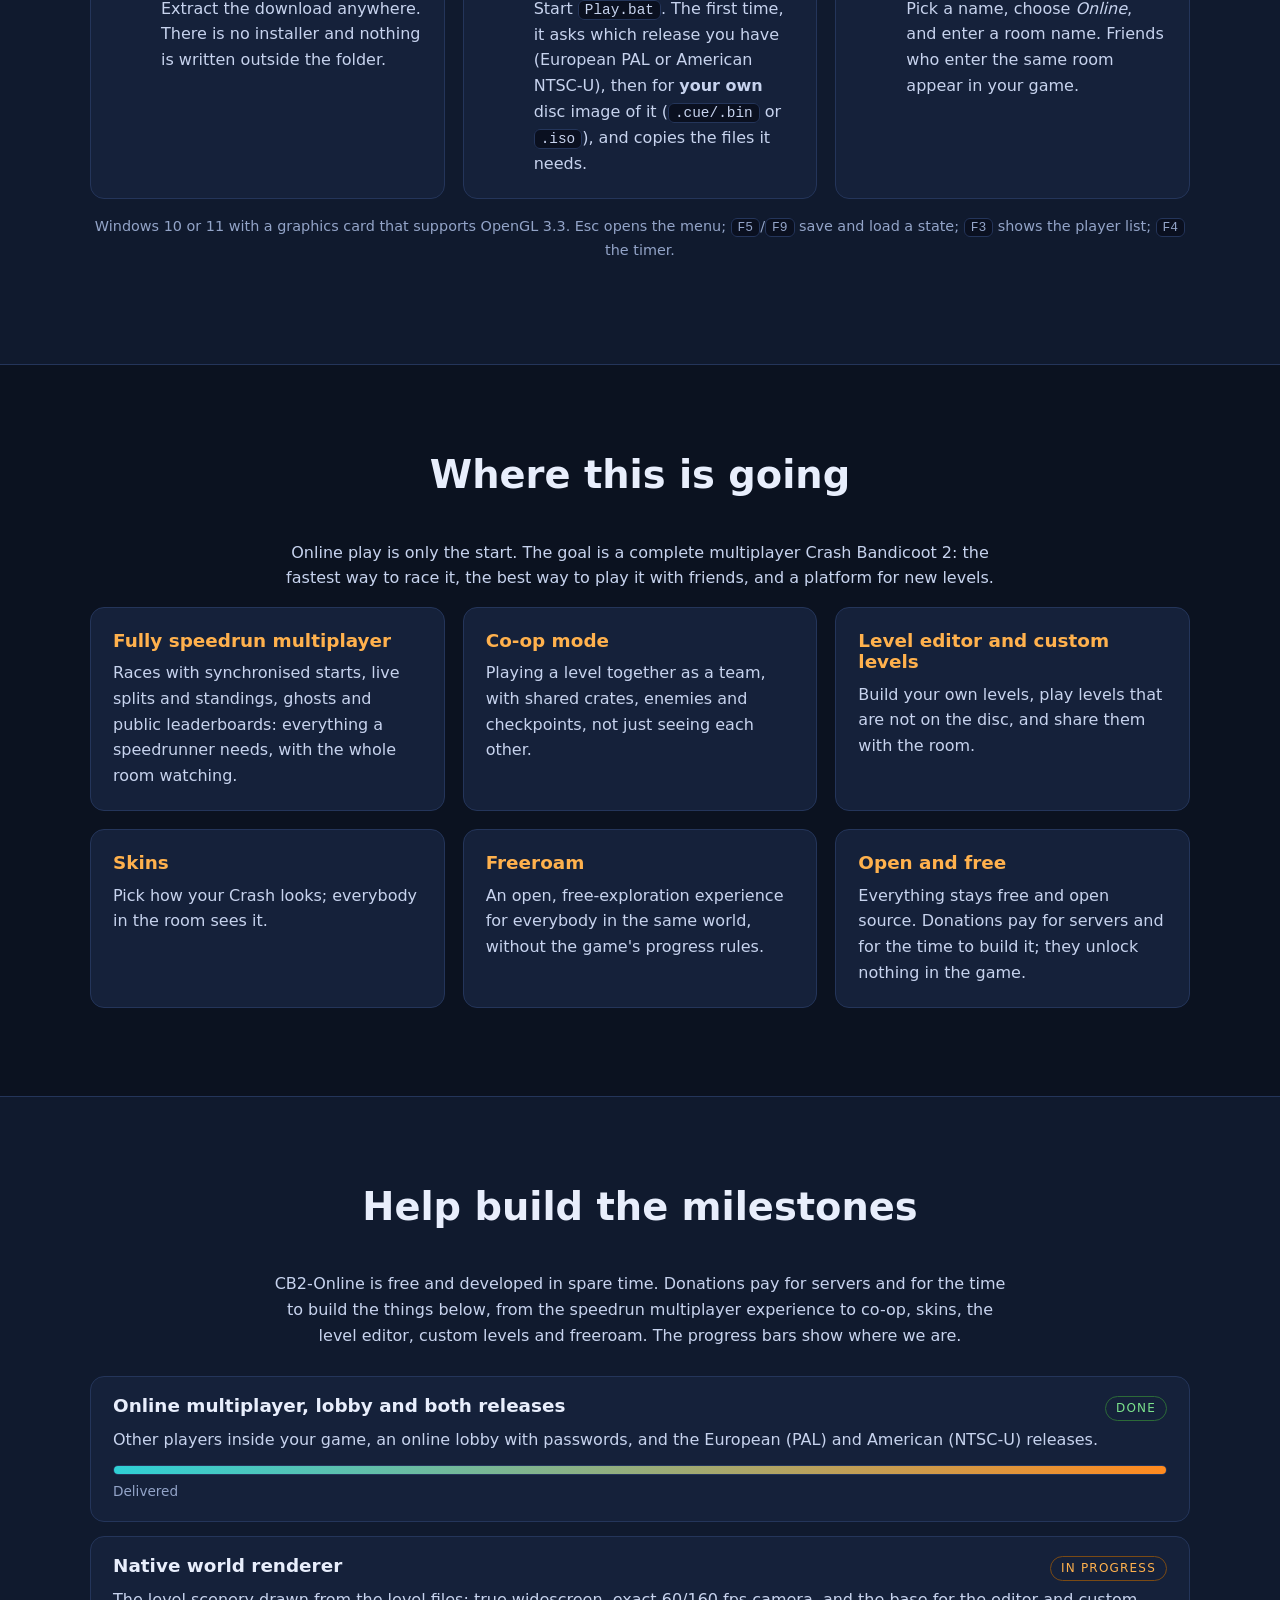
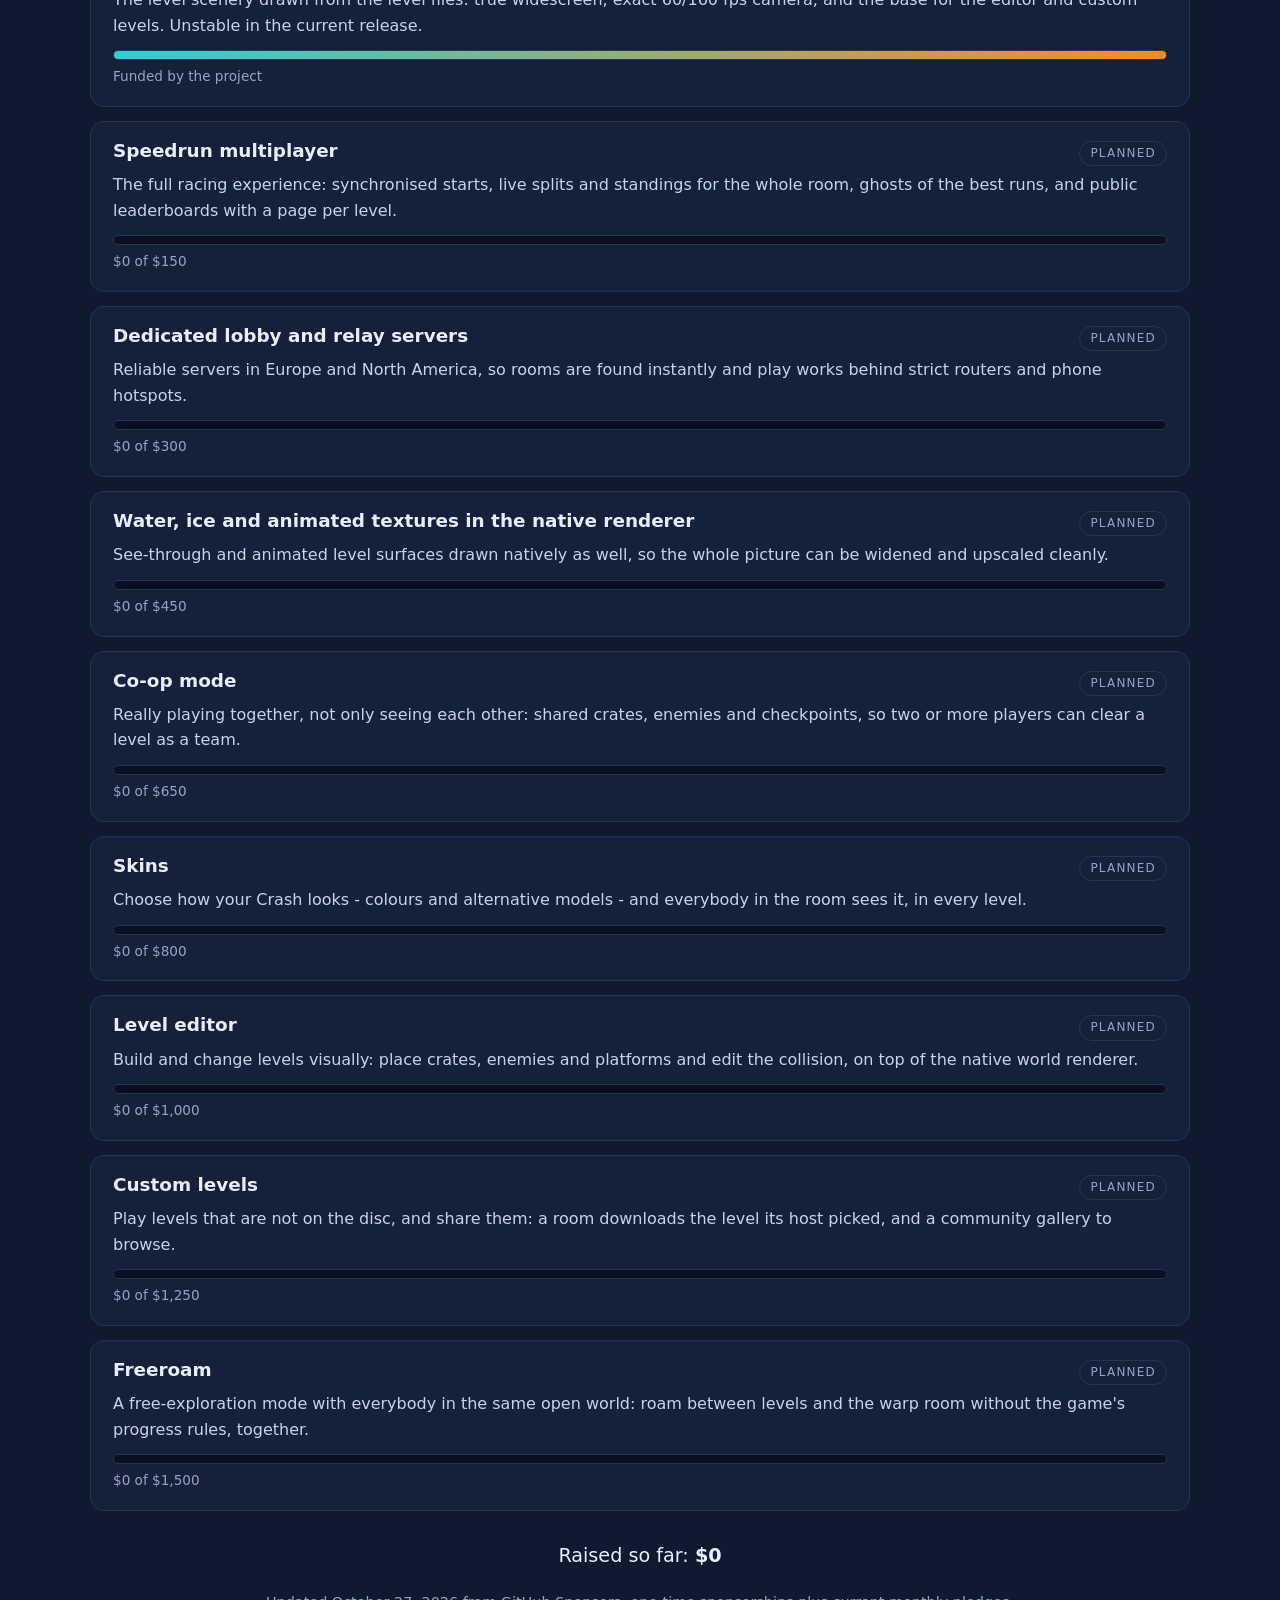
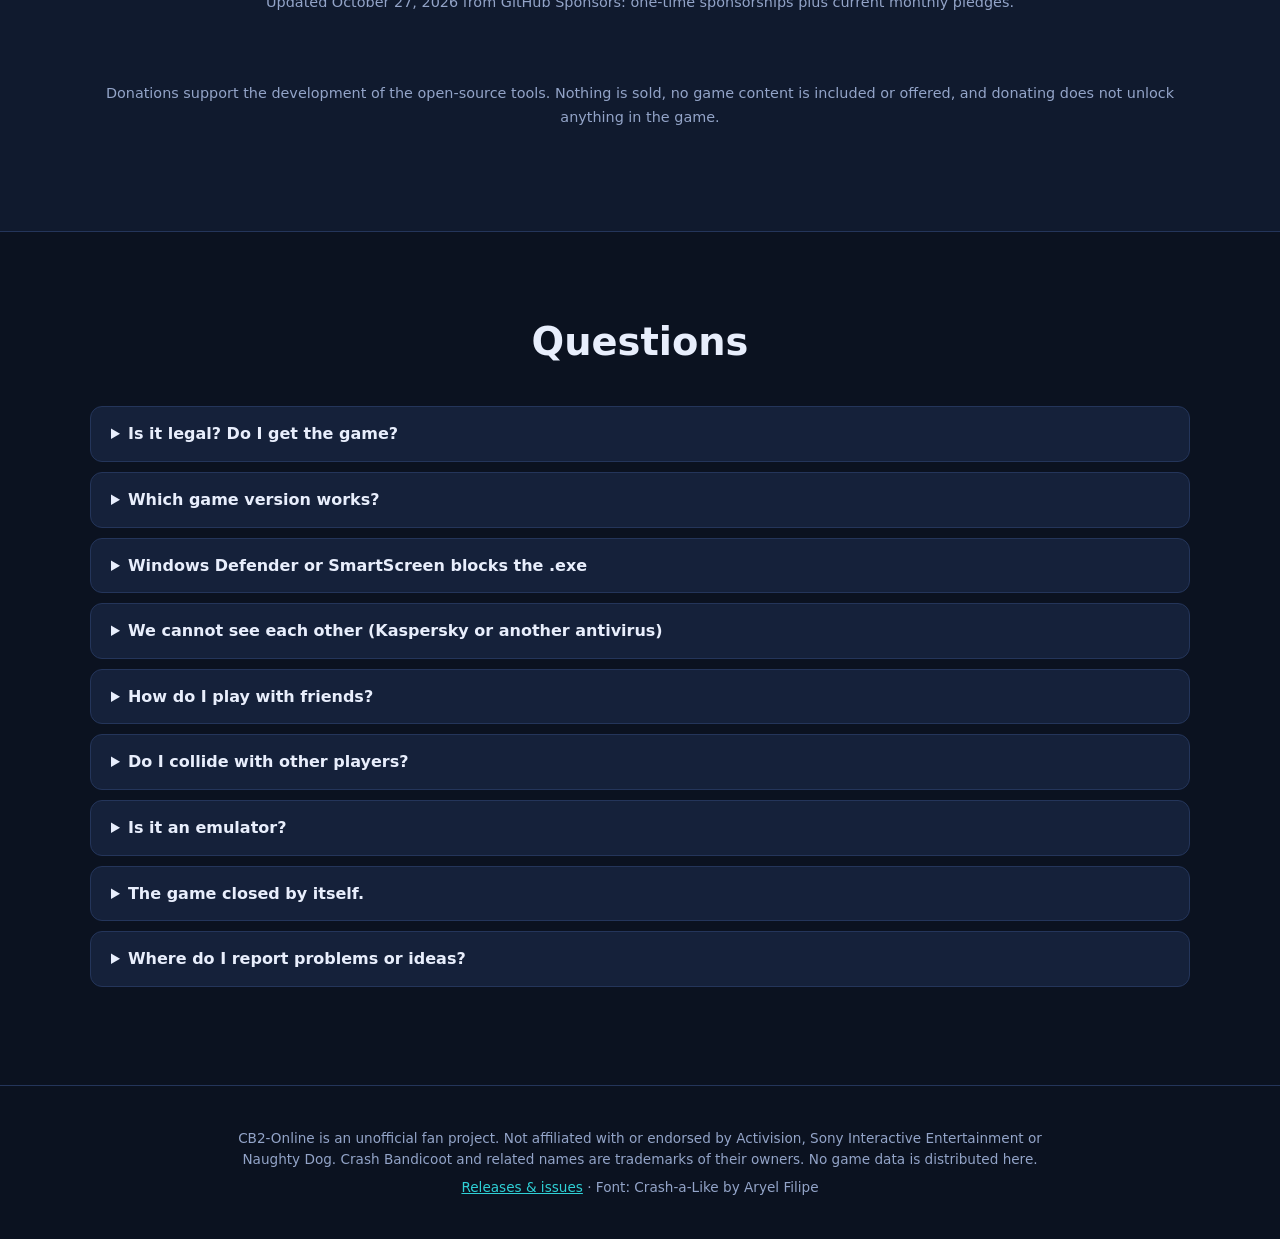
==== commit 56f08f8d: "Antivirus/firewall help: waiting room notice when nothing comes back over UDP, gentler local-port pr" ====
--- a/docs/index.html
+++ b/docs/index.html
@@ -127,6 +127,7 @@
   <details><summary>Is it legal? Do I get the game?</summary><p>The project contains no game data. You need your own legally obtained copy of Crash Bandicoot 2; the program reads your files at run time. It is an independent fan project, not affiliated with or endorsed by Activision, Sony Interactive Entertainment or Naughty Dog. "Crash Bandicoot" is a trademark of its owners.</p></details>
   <details><summary>Which game version works?</summary><p>Both the European release (PAL, <code>SCES_009.67</code>) and the North American release (NTSC-U, <code>SCUS_941.54</code>). Players of the two releases play in separate rooms. Other regions (Japan) are not supported yet.</p></details>
   <details><summary>Windows Defender or SmartScreen blocks the .exe</summary><p>The program is new and not yet code signed, and these tools are cautious about unsigned programs that use the network. In the SmartScreen window choose <em>More info</em>, then <em>Run anyway</em>. If Defender quarantined the file, check that <code>Get-FileHash Crash2.exe</code> matches the SHA-256 shown next to the file on the GitHub release, restore it in Windows Security (Protection history) and allow it. The whole source code is public. Please report the detection name so it can be submitted to Microsoft as a false positive.</p></details>
+  <details><summary>We cannot see each other (Kaspersky or another antivirus)</summary><p>Some security programs, Kaspersky in particular, block a new program from using the network, so that player neither reaches the servers nor other players and nobody finds them. The waiting room shows a red notice after about ten seconds when that happens. Allow <code>Crash2.exe</code>: in Kaspersky open <em>Settings &rarr; Protection &rarr; Firewall &rarr; Configure application rules</em>, set <code>Crash2.exe</code> to <em>Trusted</em>, and add the game folder to <em>Threats and exclusions</em> (and <code>Crash2.exe</code> to the trusted applications). If its <em>Network Attack Blocker</em> reports an attack, exclude the game there too. Then restart the game. Menu names differ a little between versions; other antivirus suites have the same two settings, an application rule and an exclusion. Windows' own firewall asks once: answer yes for private and public networks.</p></details>
   <details><summary>How do I play with friends?</summary><p>Everyone starts the game, chooses <em>Online</em> and types the same room name. Players on the same network find each other directly; over the internet they connect through a public rendezvous server, so no port forwarding is needed.</p></details>
   <details><summary>Do I collide with other players?</summary><p>No. Other players are shown, not solid, so nobody can block or grief you. You can make them see-through with the opacity slider.</p></details>
   <details><summary>Is it an emulator?</summary><p>It runs the original game code on a C++ implementation of the PlayStation's hardware, with its own OpenGL renderer and online layer. It is not a general-purpose emulator and only runs this game.</p></details>
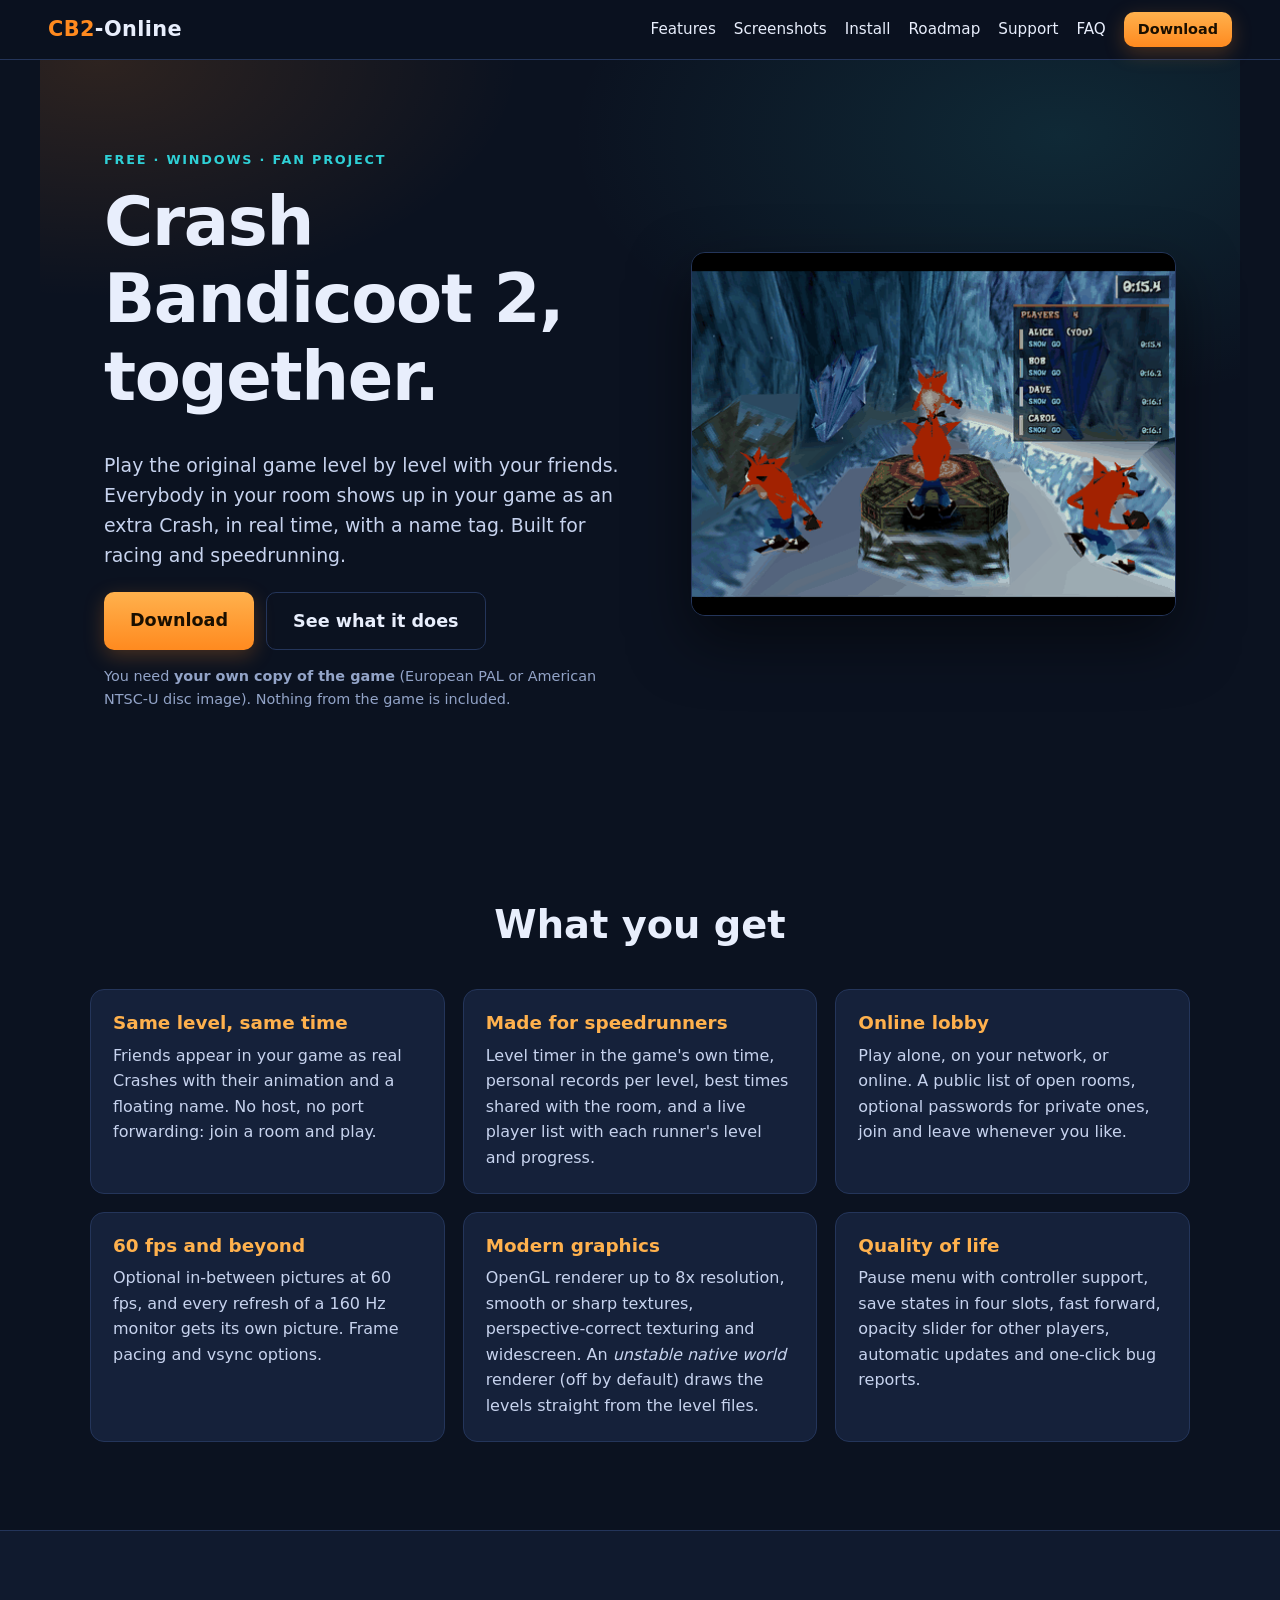
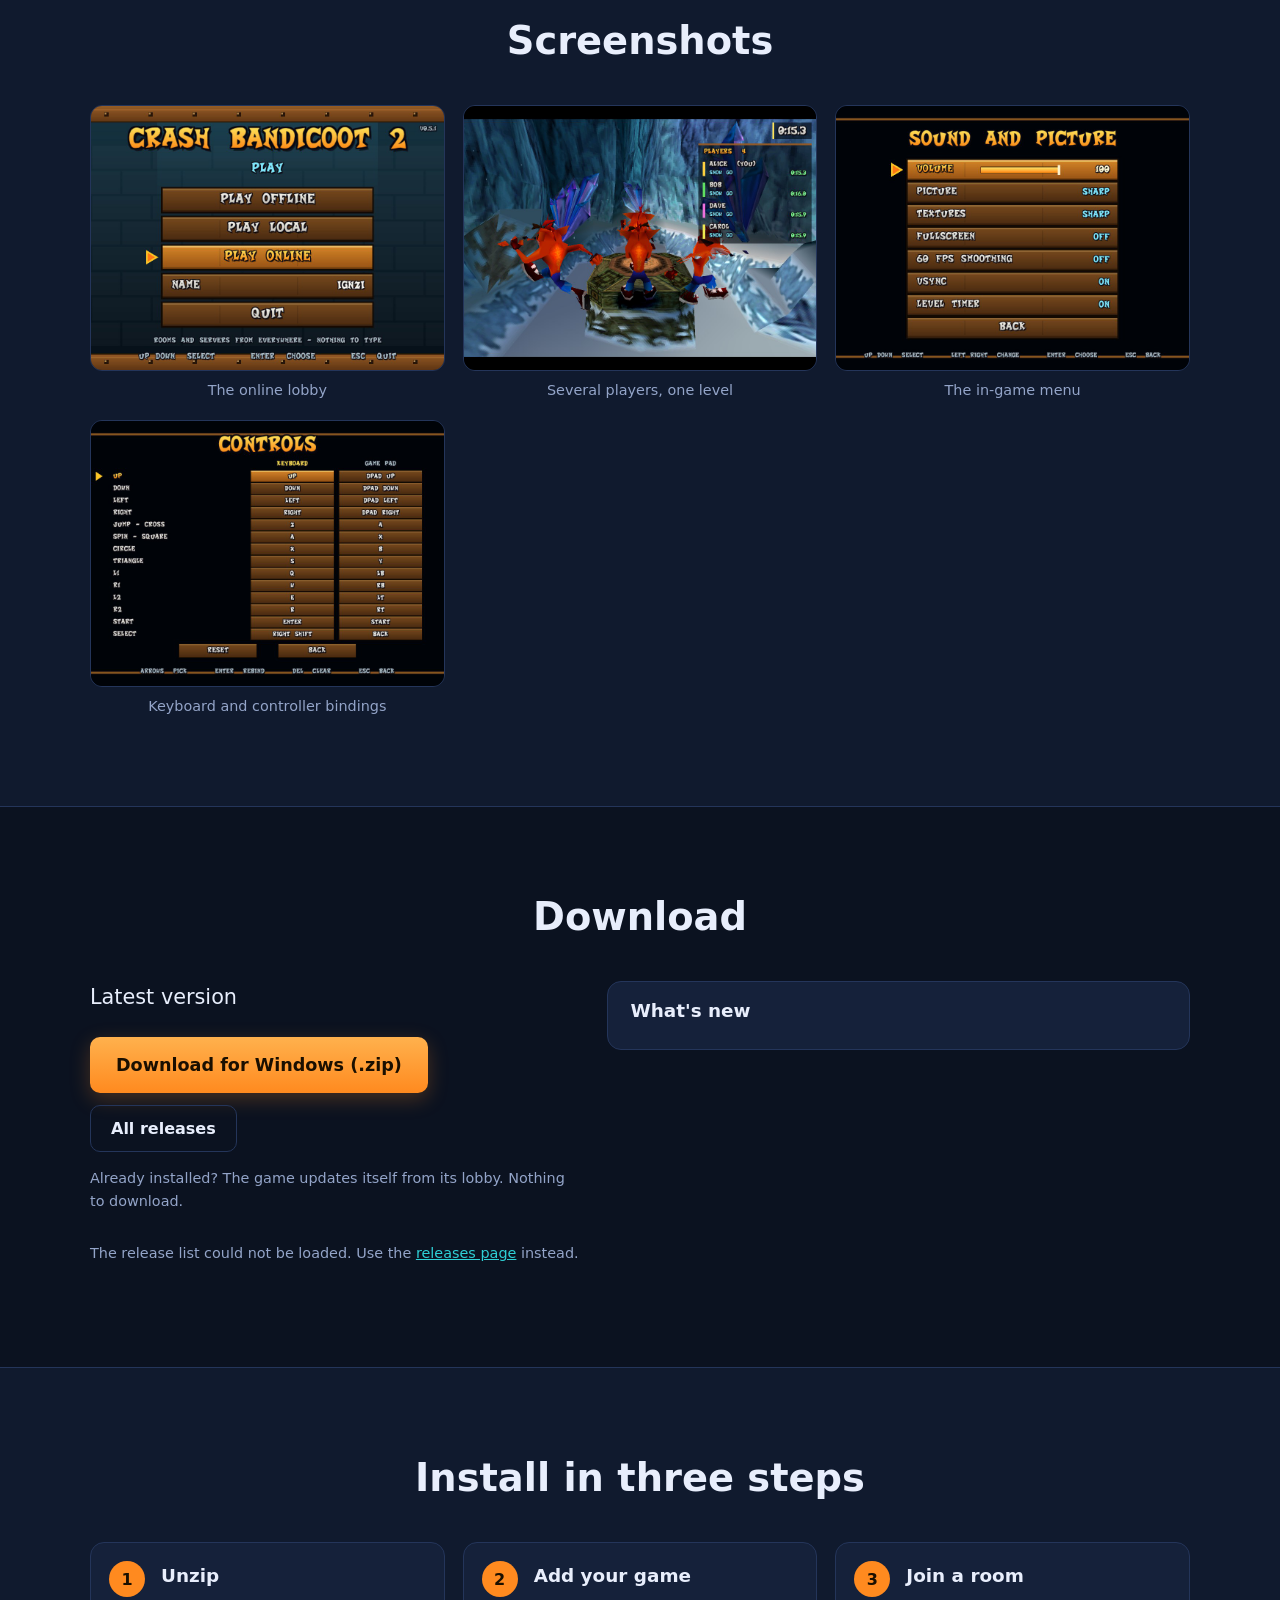
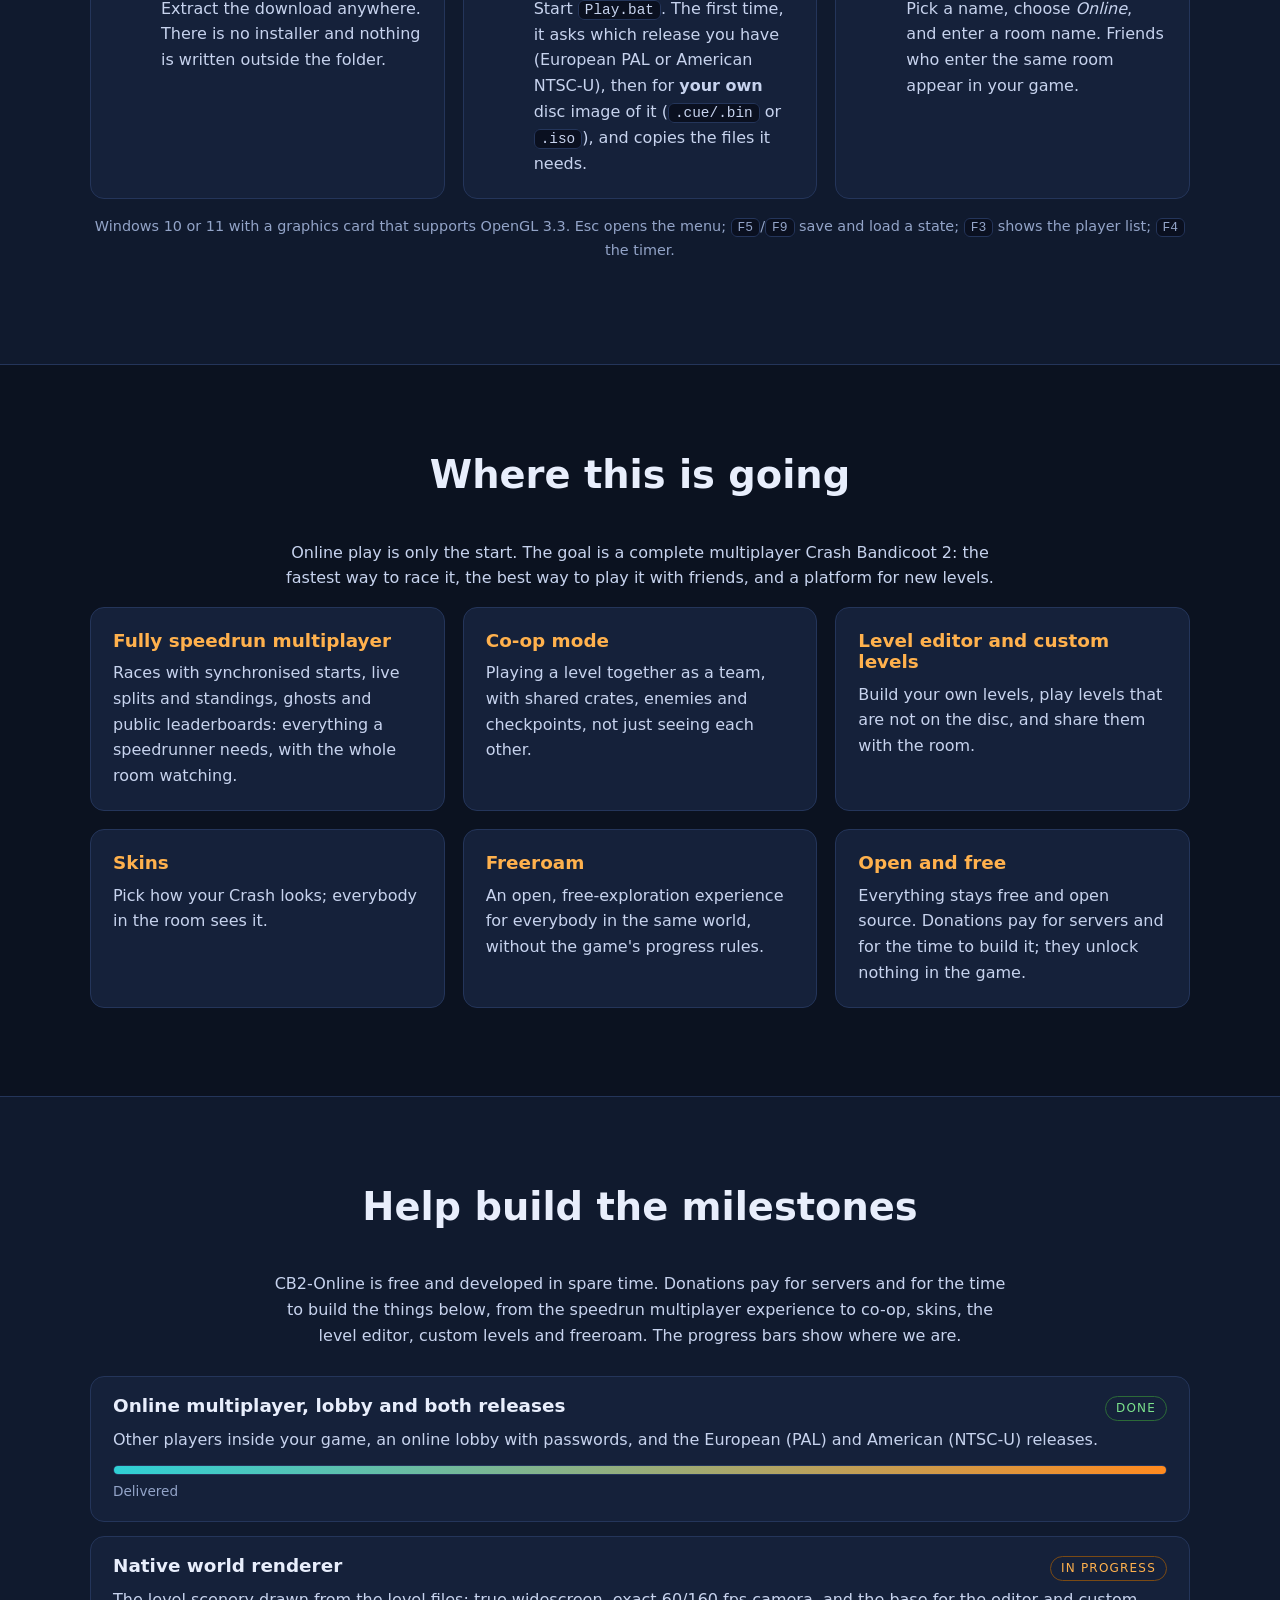
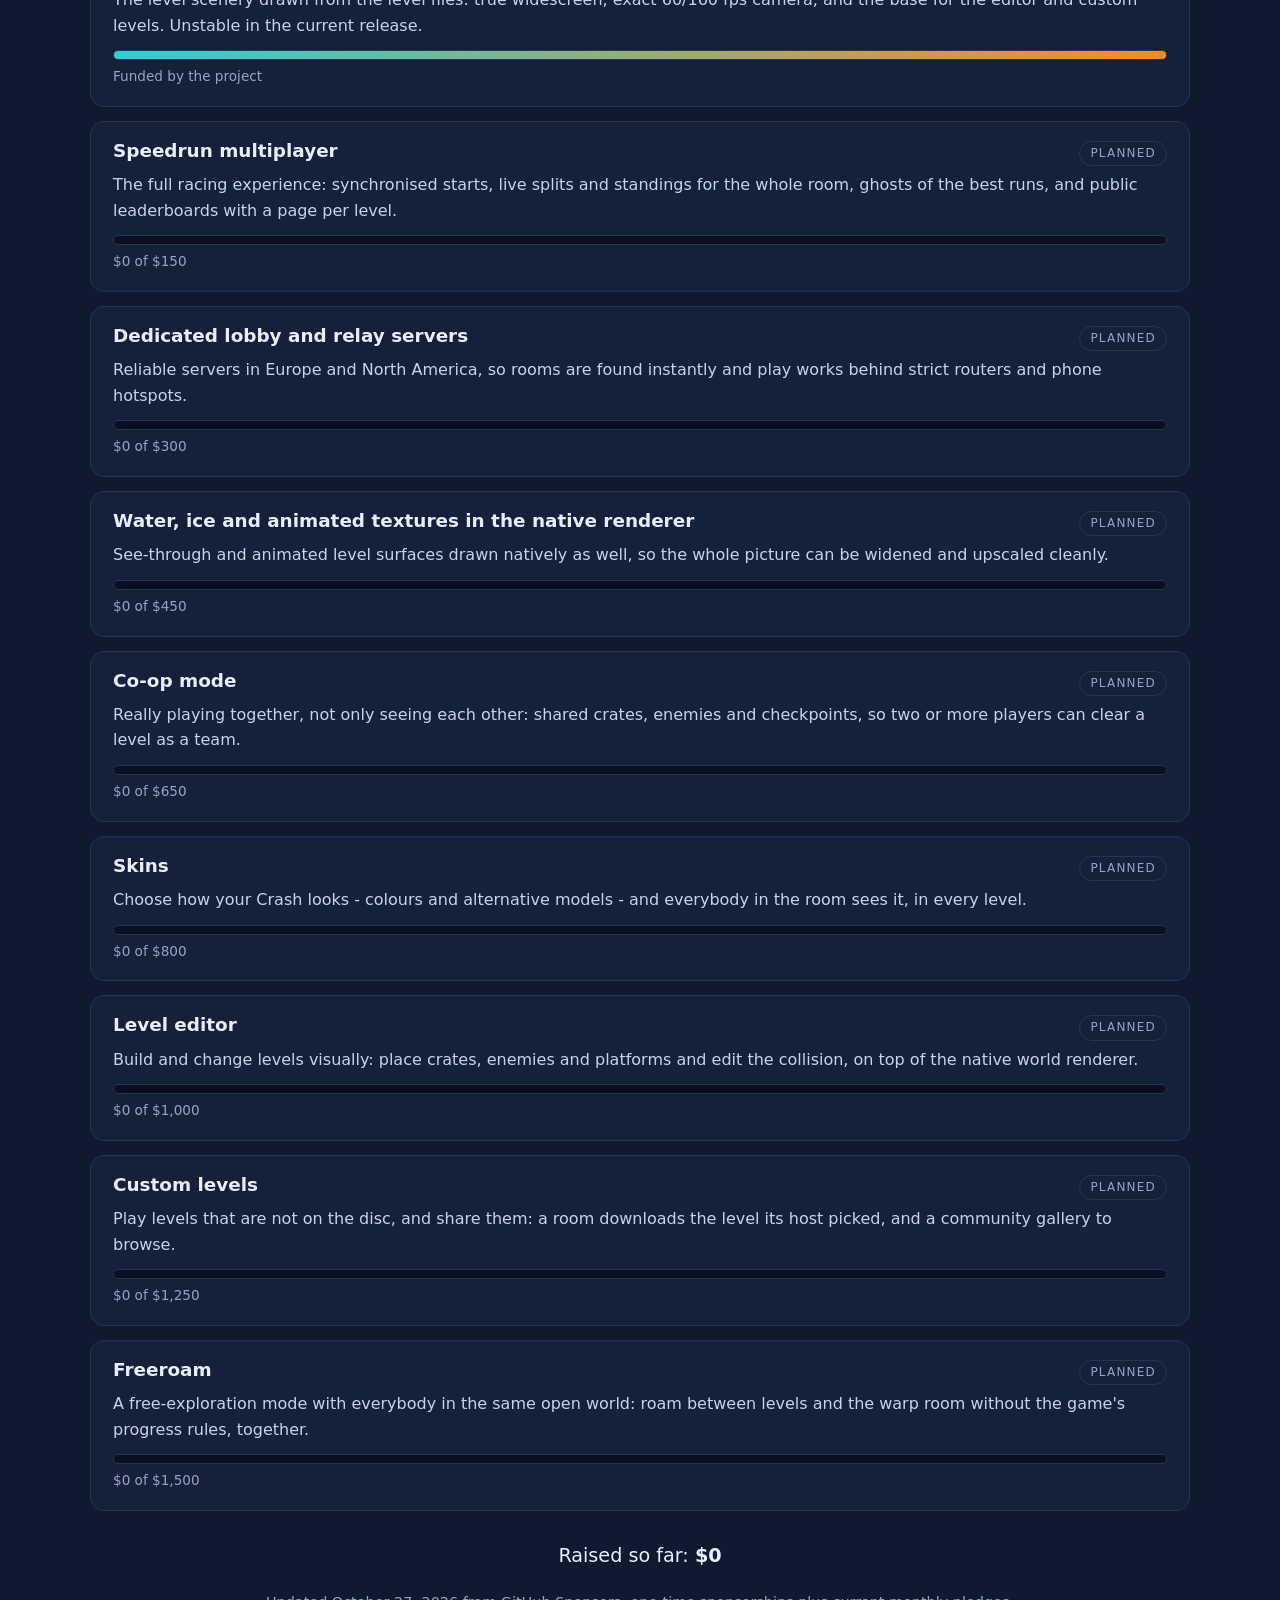
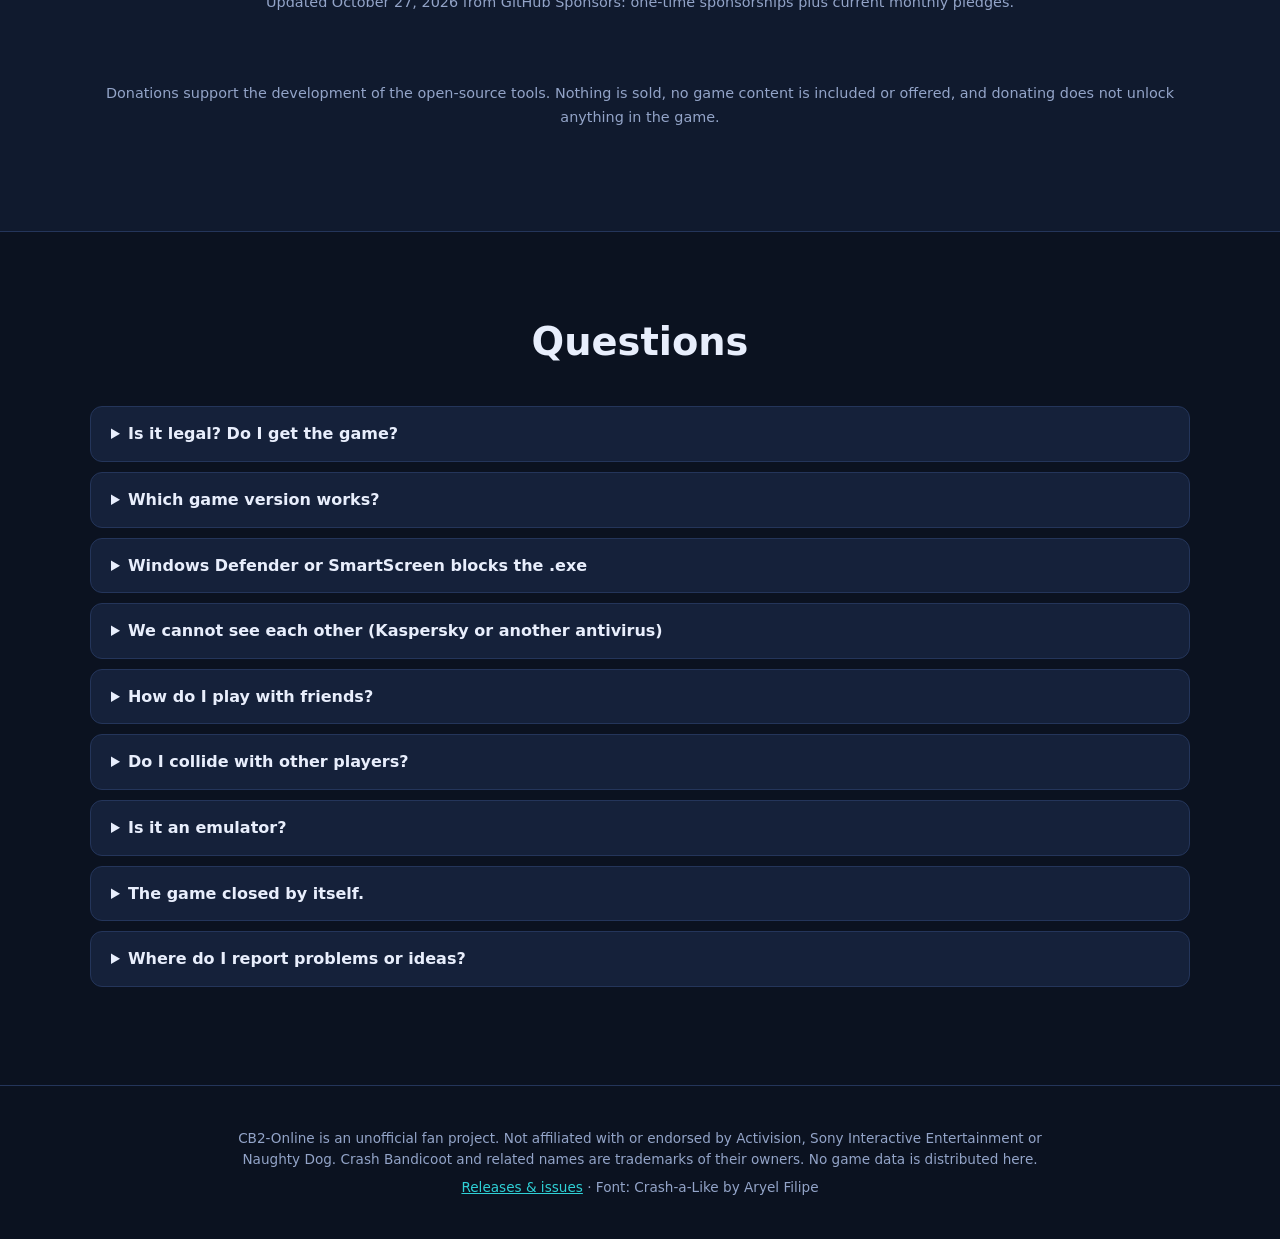
==== commit 618f33a5: "Crash diagnostics: session log, minidumps, hang monitor, module list, link map, resolve_crash.py, do" ====
--- a/docs/index.html
+++ b/docs/index.html
@@ -131,7 +131,7 @@
   <details><summary>How do I play with friends?</summary><p>Everyone starts the game, chooses <em>Online</em> and types the same room name. Players on the same network find each other directly; over the internet they connect through a public rendezvous server, so no port forwarding is needed.</p></details>
   <details><summary>Do I collide with other players?</summary><p>No. Other players are shown, not solid, so nobody can block or grief you. You can make them see-through with the opacity slider.</p></details>
   <details><summary>Is it an emulator?</summary><p>It runs the original game code on a C++ implementation of the PlayStation's hardware, with its own OpenGL renderer and online layer. It is not a general-purpose emulator and only runs this game.</p></details>
-  <details><summary>The game closed by itself.</summary><p>Start it again: it notices and offers to open a bug report with the details filled in (<code>crash.log</code> next to the game). You can also use Esc &rarr; <em>Report a bug</em> at any time. Nothing is sent until you press Submit on the page that opens.</p></details>
+  <details><summary>The game closed by itself.</summary><p>Start it again: it notices and offers to open a bug report with the details filled in, and shows the folder with the files that help: <code>crash-last.log</code>, <code>crash-last-session.log</code> (what the game did before it ended) and <code>crash-last.dmp</code>. Zip them and drag the zip into the report. You can also use Esc &rarr; <em>Report a bug</em> at any time. Nothing is sent until you press Submit on the page that opens.</p></details>
   <details><summary>Where do I report problems or ideas?</summary><p>On the <a id="issues-link" href="#">issue tracker</a>.</p></details>
 </section>
 
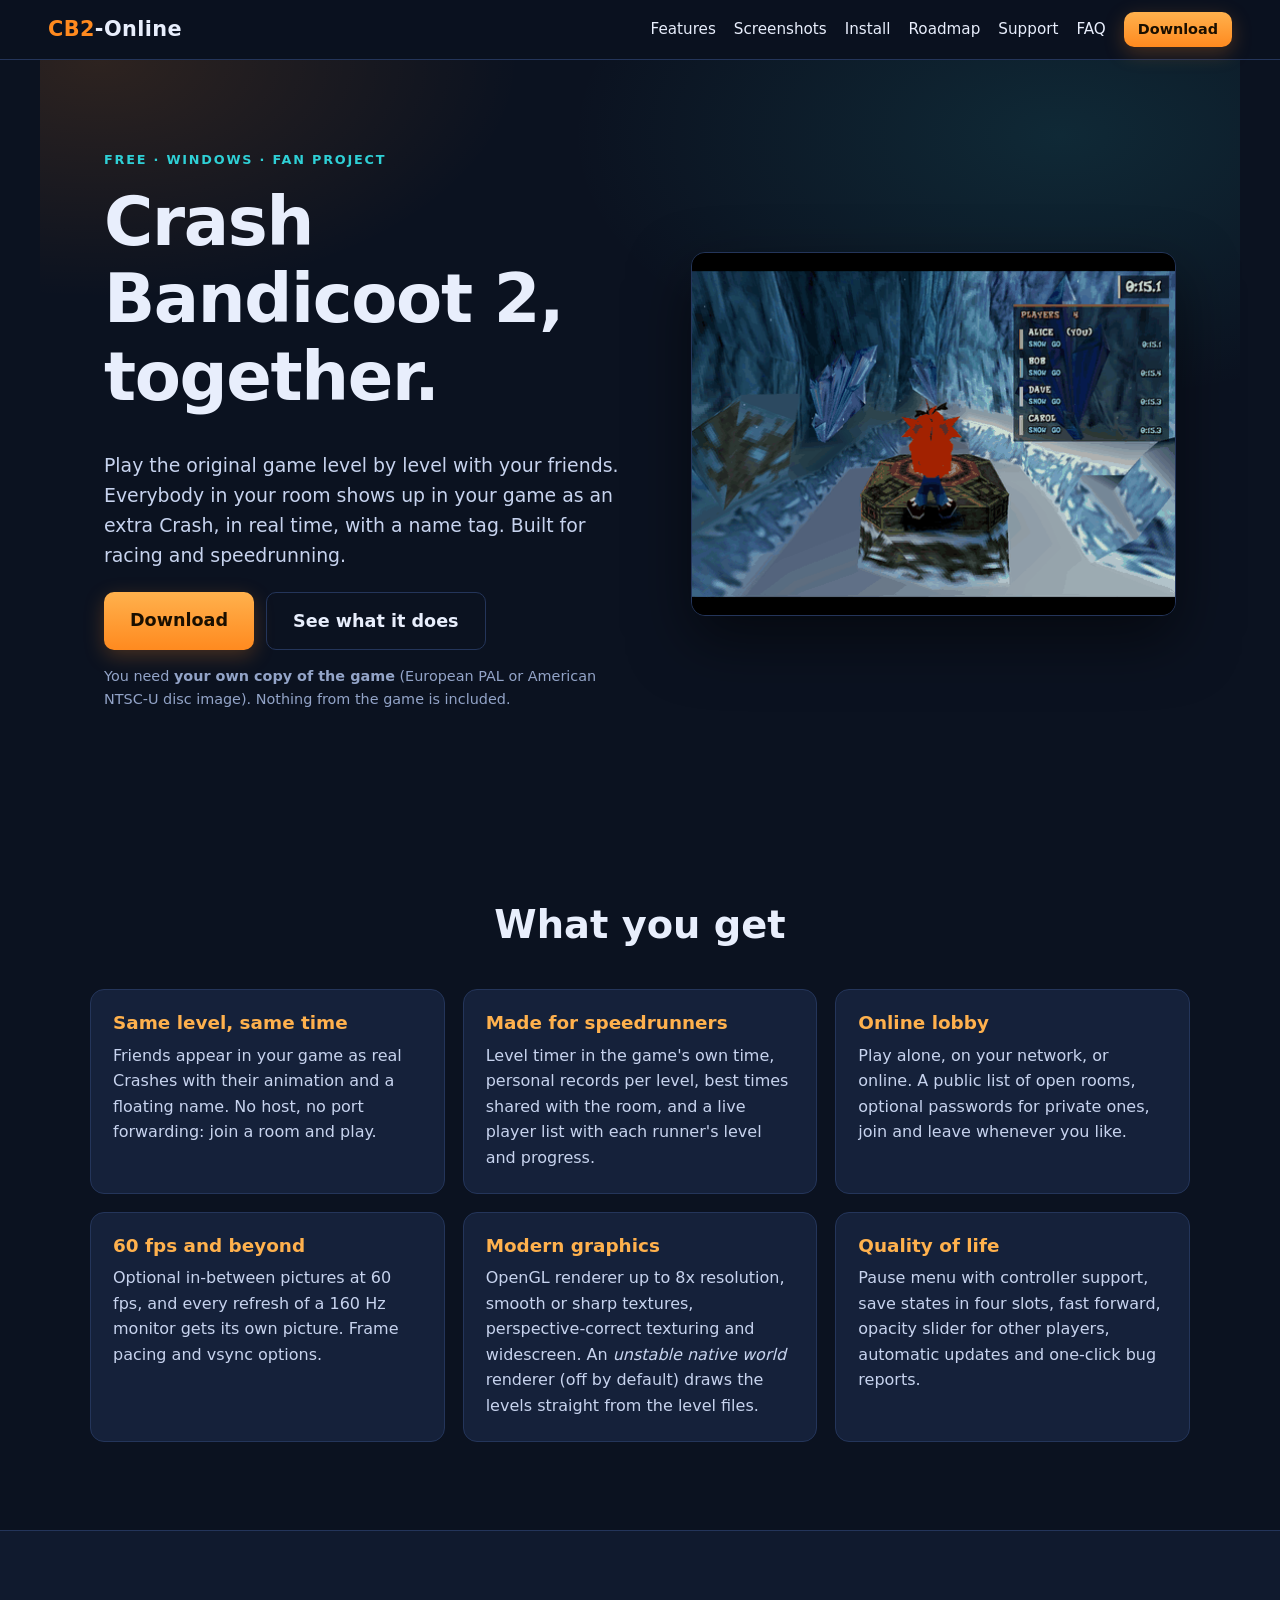
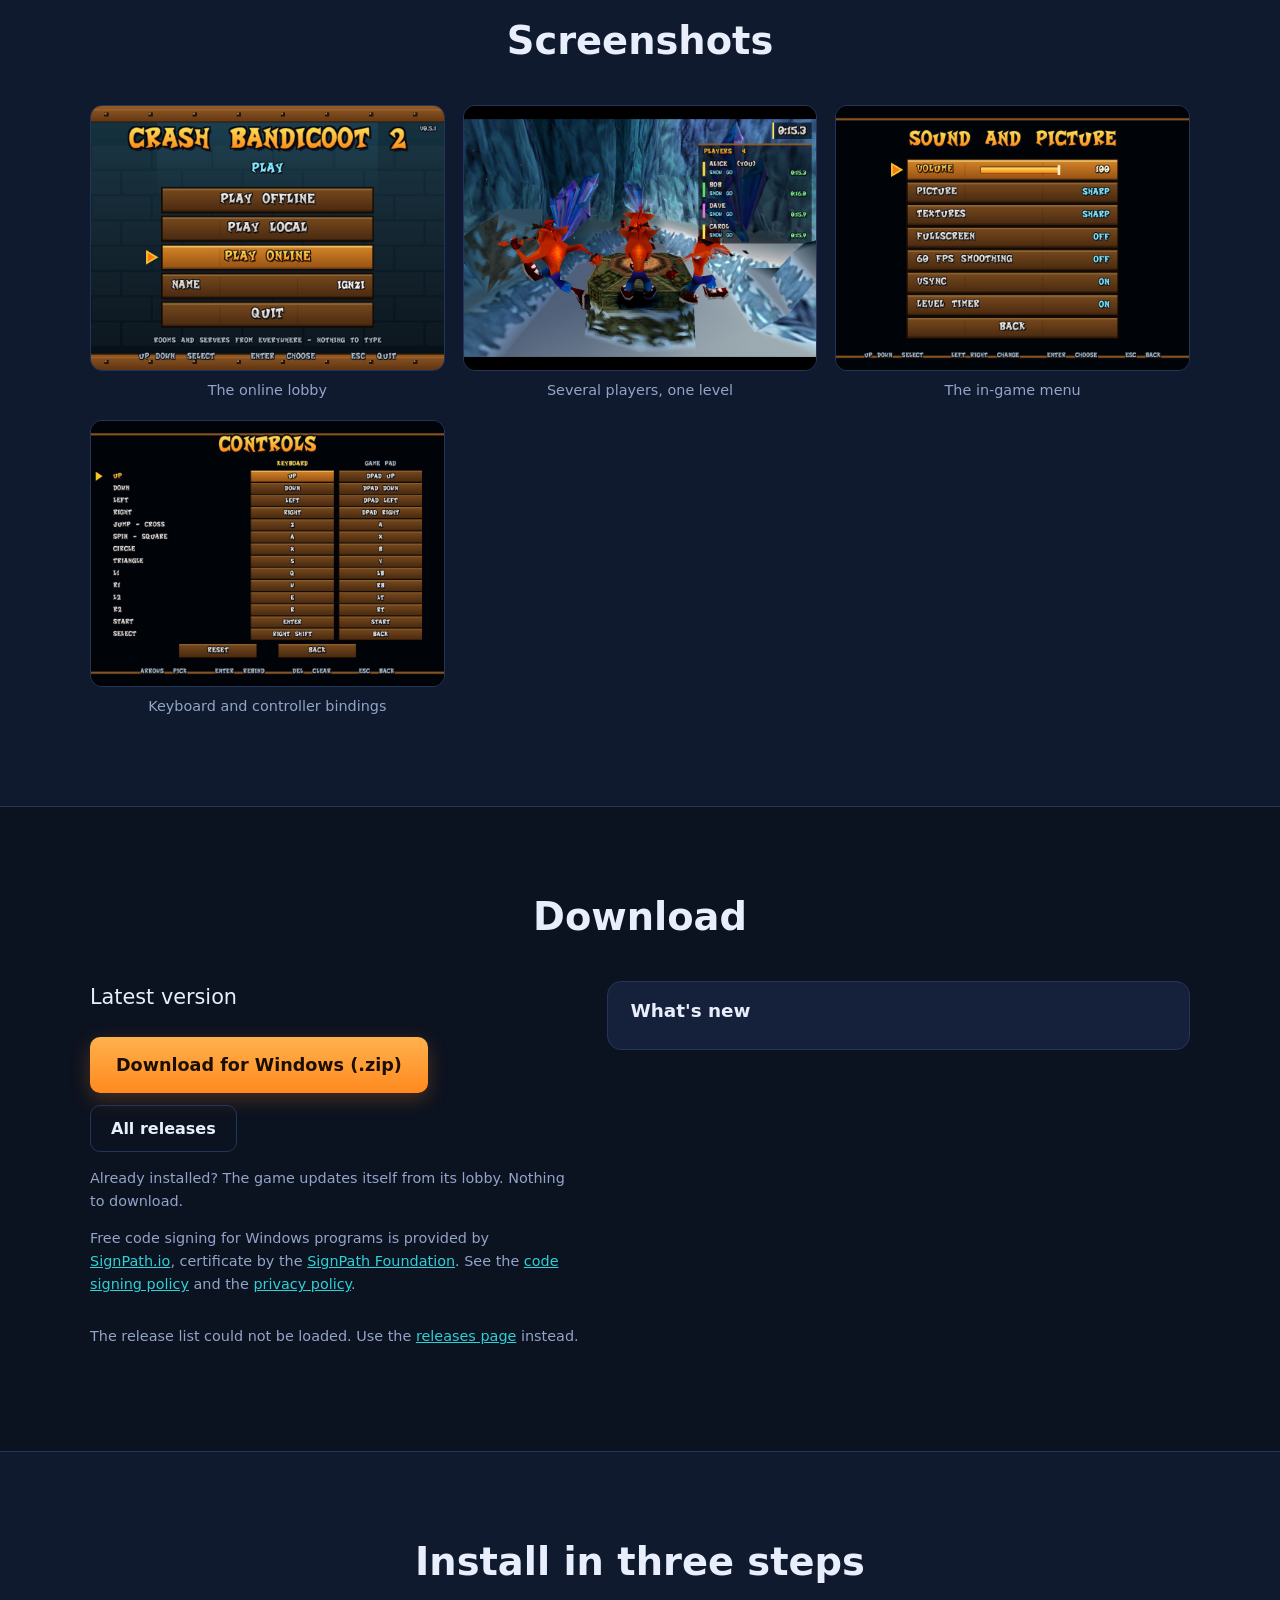
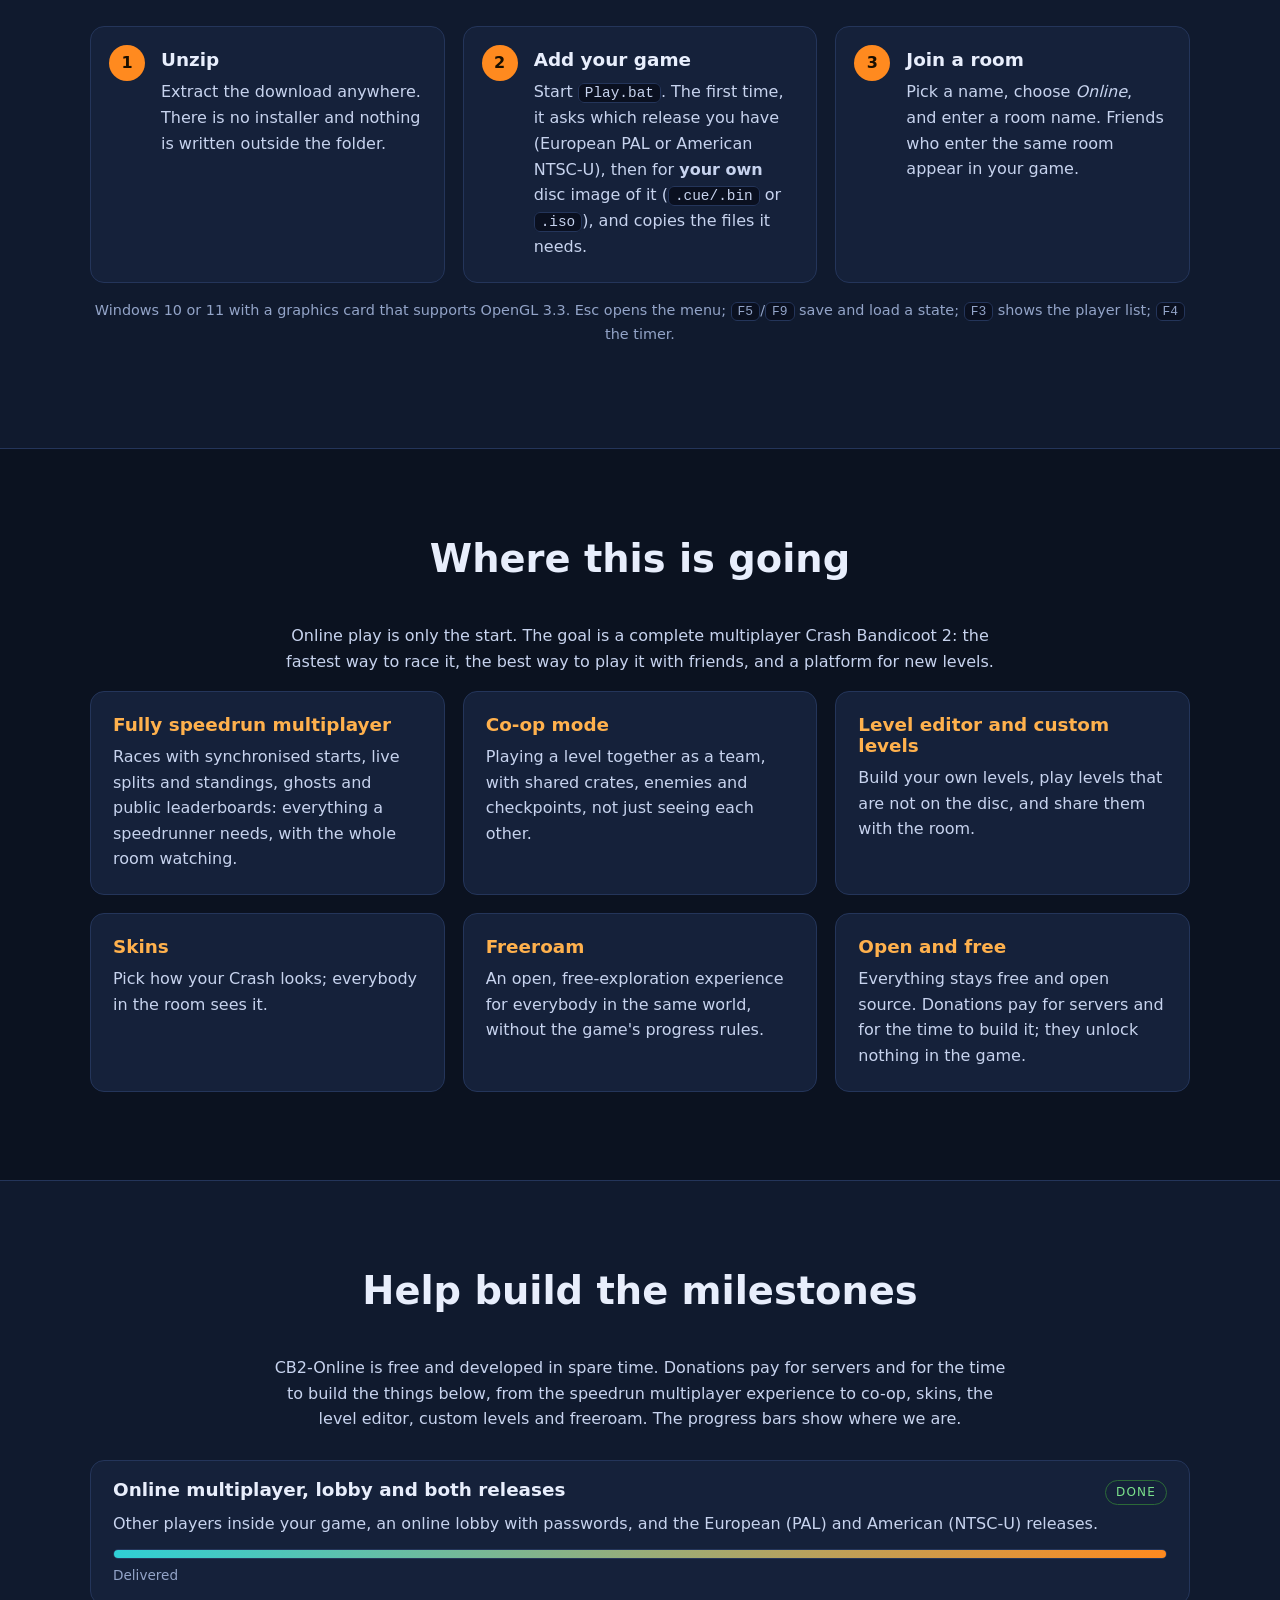
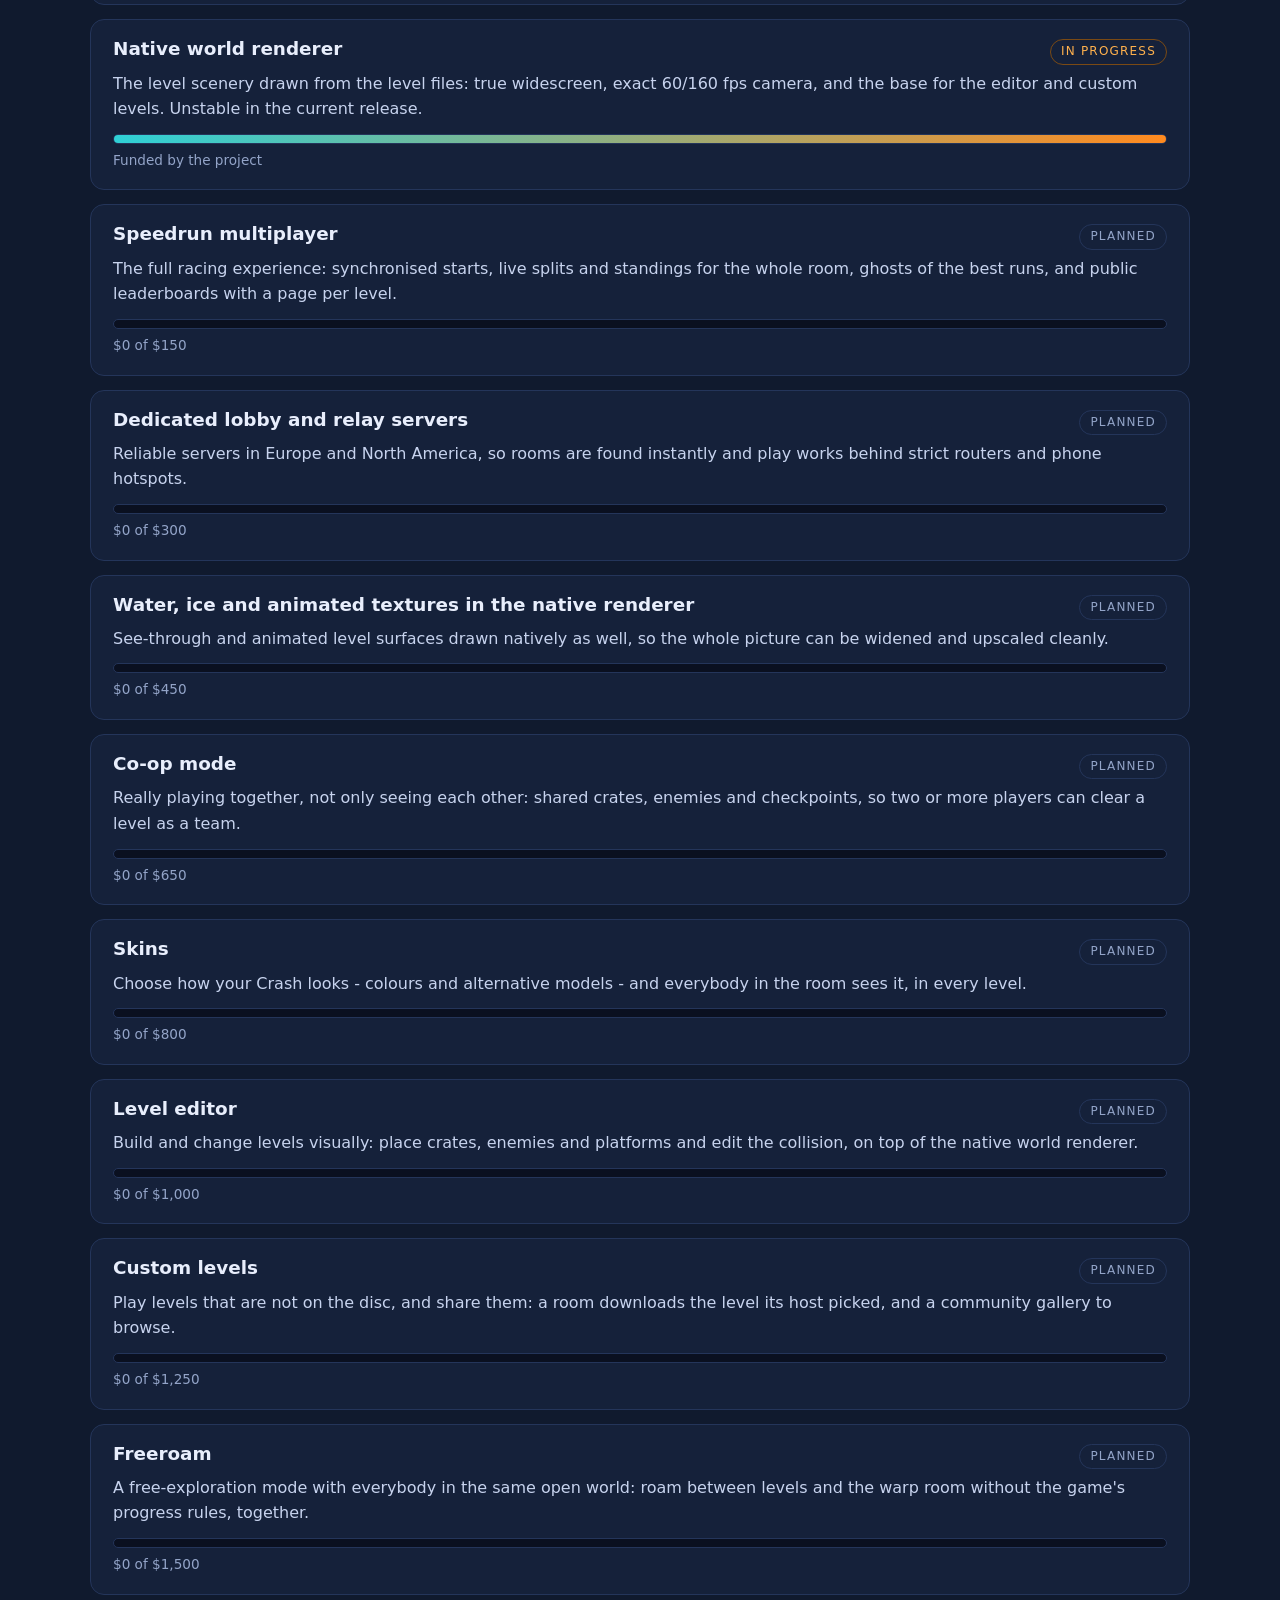
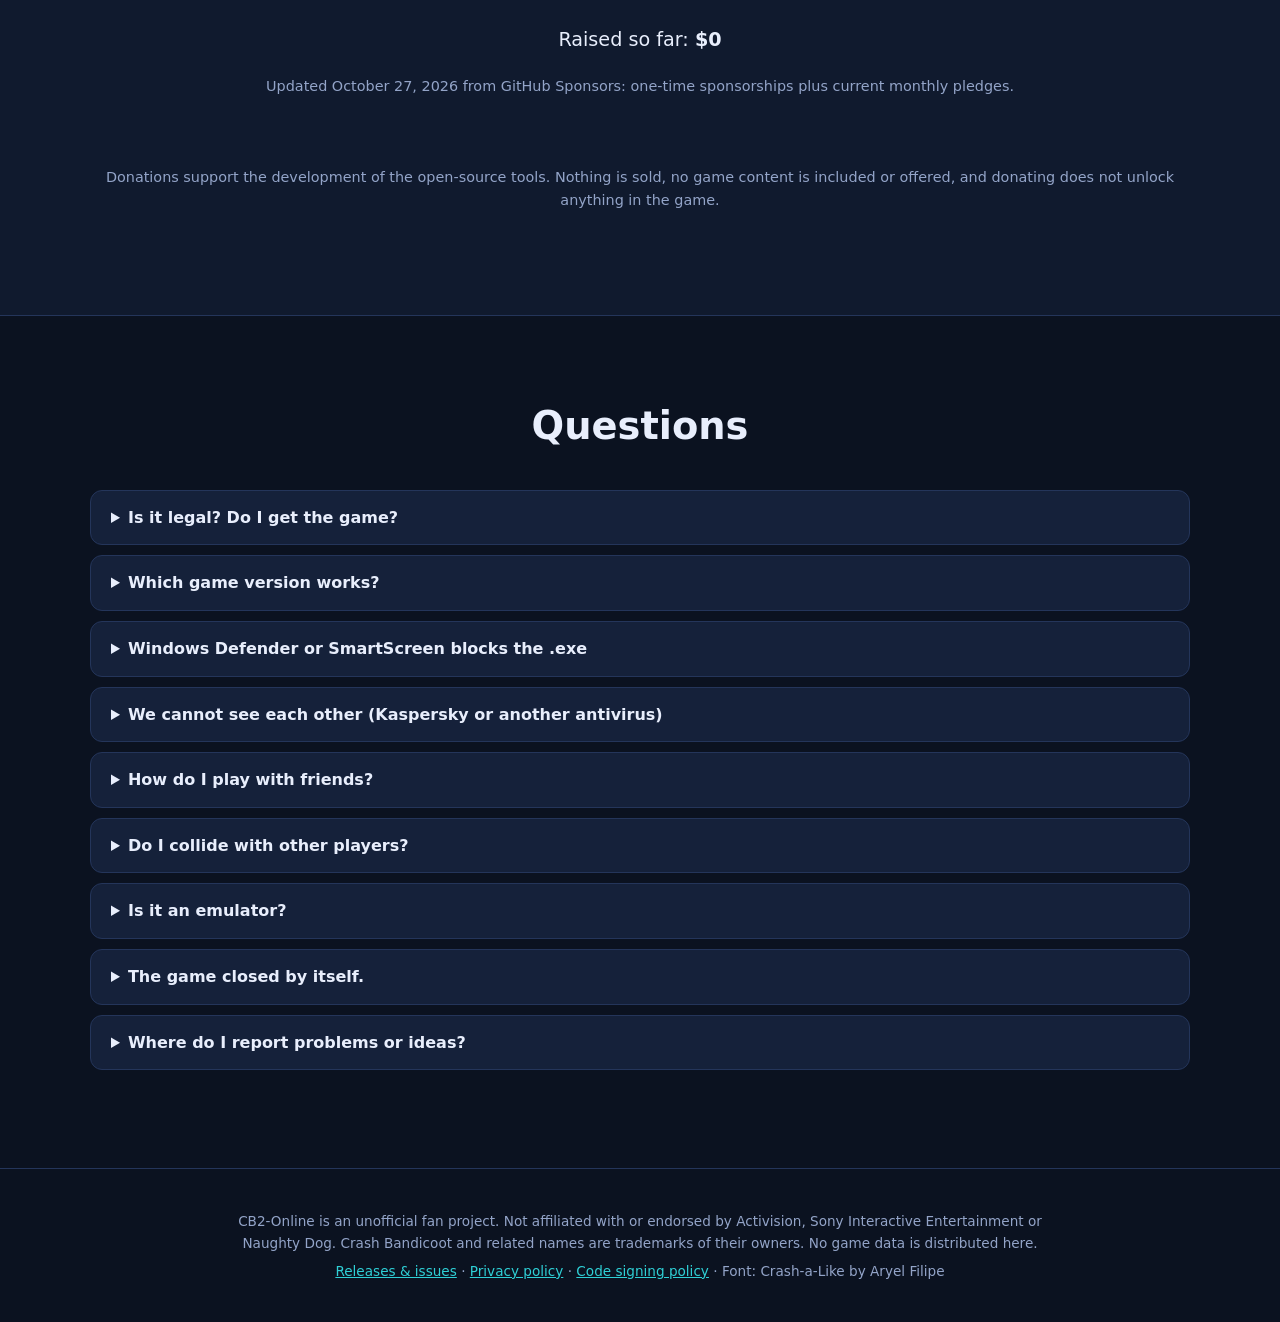
==== commit d82e2873: "v0.8.4: crash diagnostics, firewall/antivirus notice, privacy and code signing pages Co-authored-by:" ====
--- a/docs/index.html
+++ b/docs/index.html
@@ -77,6 +77,7 @@
       </div>
       <p class="fine" id="dl-size"></p>
       <p class="fine">Already installed? The game updates itself from its lobby. Nothing to download.</p>
+      <p class="fine" id="signing">Free code signing for Windows programs is provided by <a href="https://signpath.io" rel="noopener">SignPath.io</a>, certificate by the <a href="https://signpath.org" rel="noopener">SignPath Foundation</a>. See the <a href="https://github.com/ignzio/CB2-Online/blob/main/docs/CODE_SIGNING.md">code signing policy</a> and the <a href="https://github.com/ignzio/CB2-Online/blob/main/docs/PRIVACY.md">privacy policy</a>.</p>
     </div>
     <div class="notes">
       <h3>What's new</h3>
@@ -139,7 +140,7 @@
 
 <footer>
   <p>CB2-Online is an unofficial fan project. Not affiliated with or endorsed by Activision, Sony Interactive Entertainment or Naughty Dog. Crash Bandicoot and related names are trademarks of their owners. No game data is distributed here.</p>
-  <p><a id="repo-link" href="#">Releases &amp; issues</a> &middot; Font: Crash-a-Like by Aryel Filipe</p>
+  <p><a id="repo-link" href="#">Releases &amp; issues</a> &middot; <a href="https://github.com/ignzio/CB2-Online/blob/main/docs/PRIVACY.md">Privacy policy</a> &middot; <a href="https://github.com/ignzio/CB2-Online/blob/main/docs/CODE_SIGNING.md">Code signing policy</a> &middot; Font: Crash-a-Like by Aryel Filipe</p>
 </footer>
 
 <script src="config.js"></script>
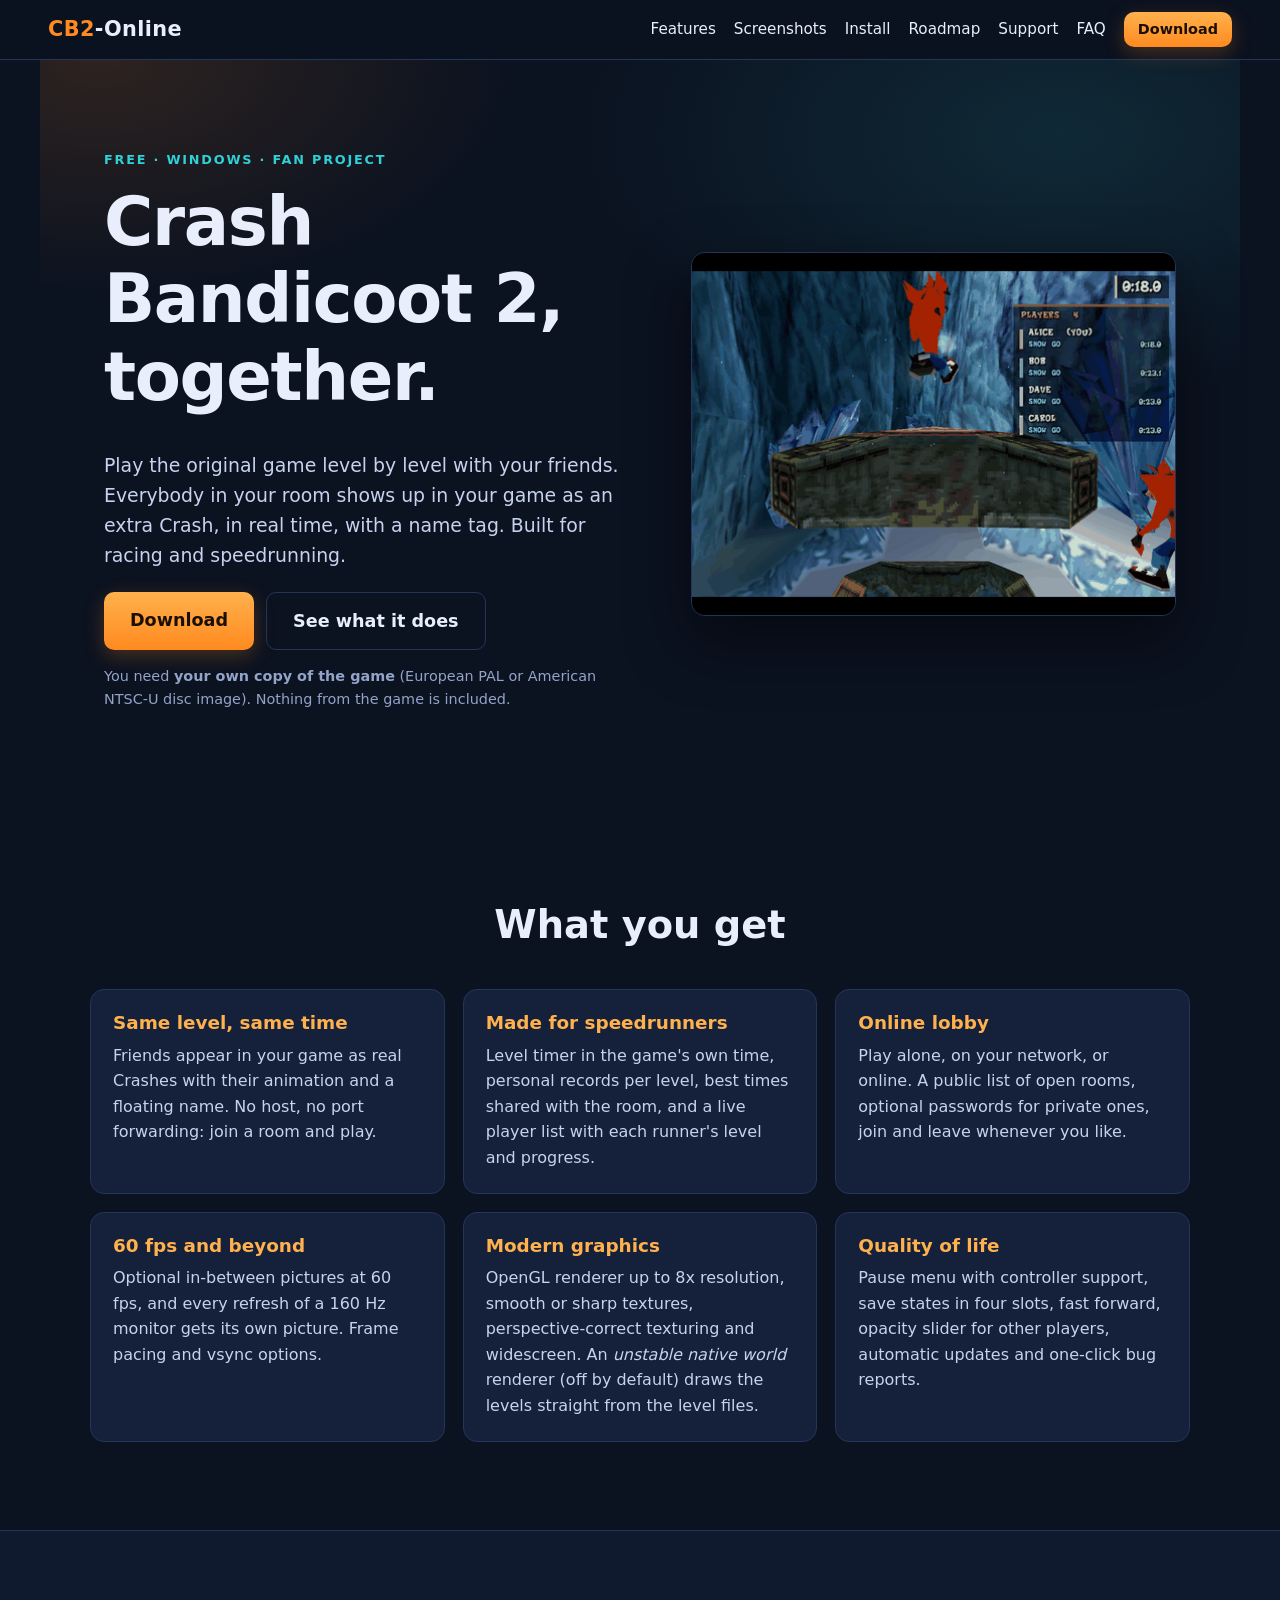
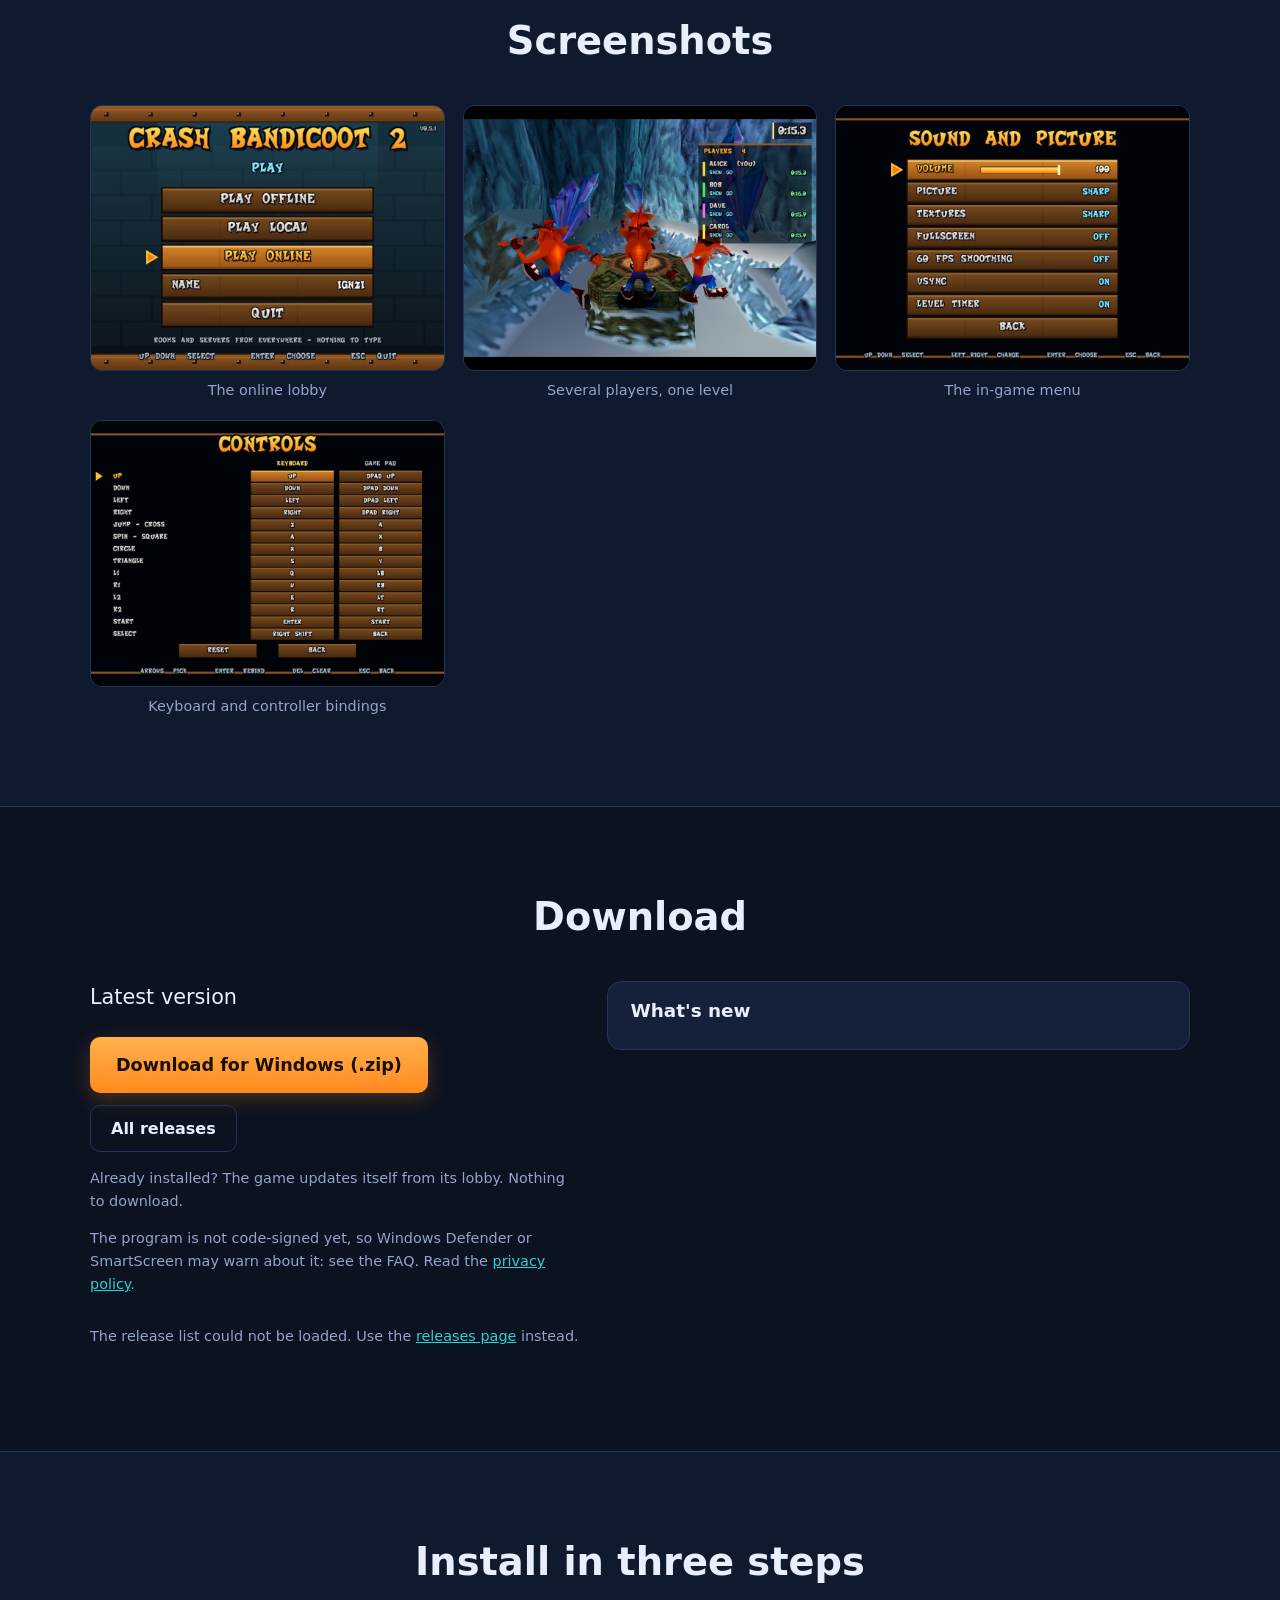
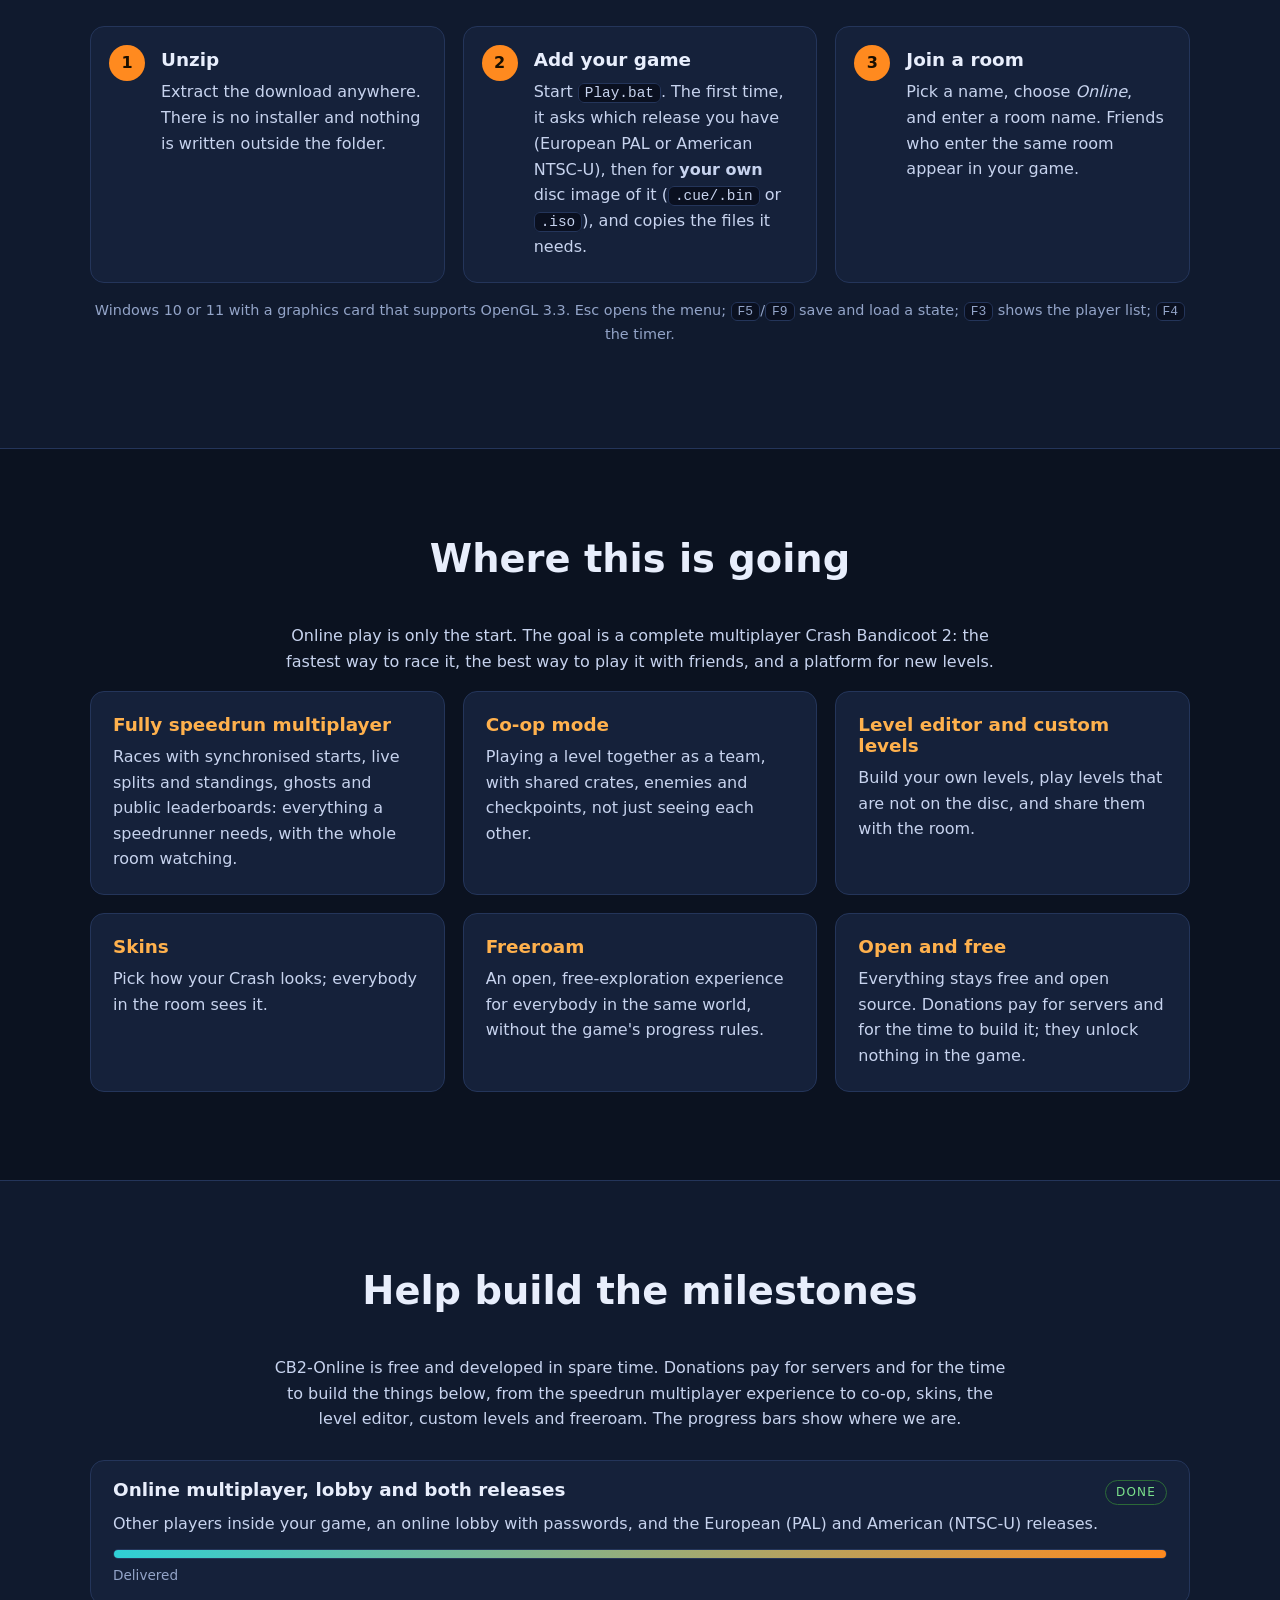
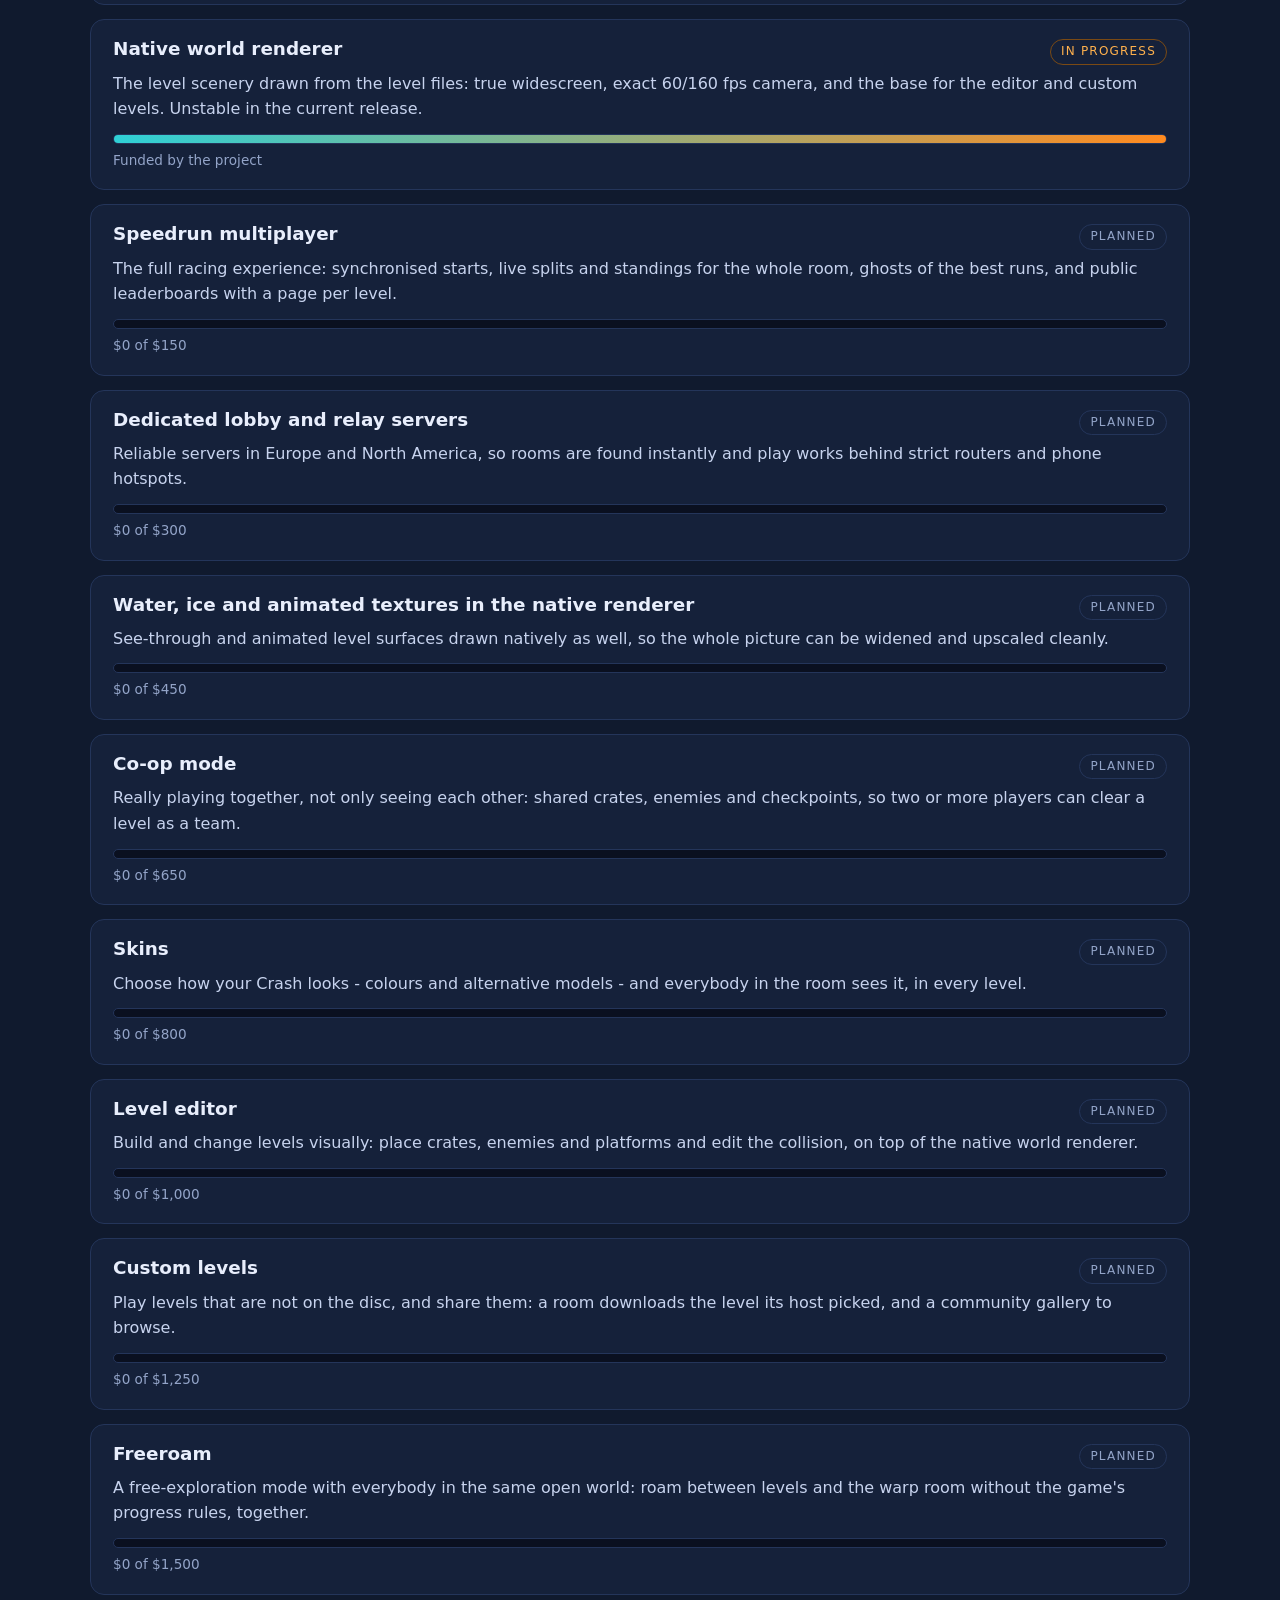
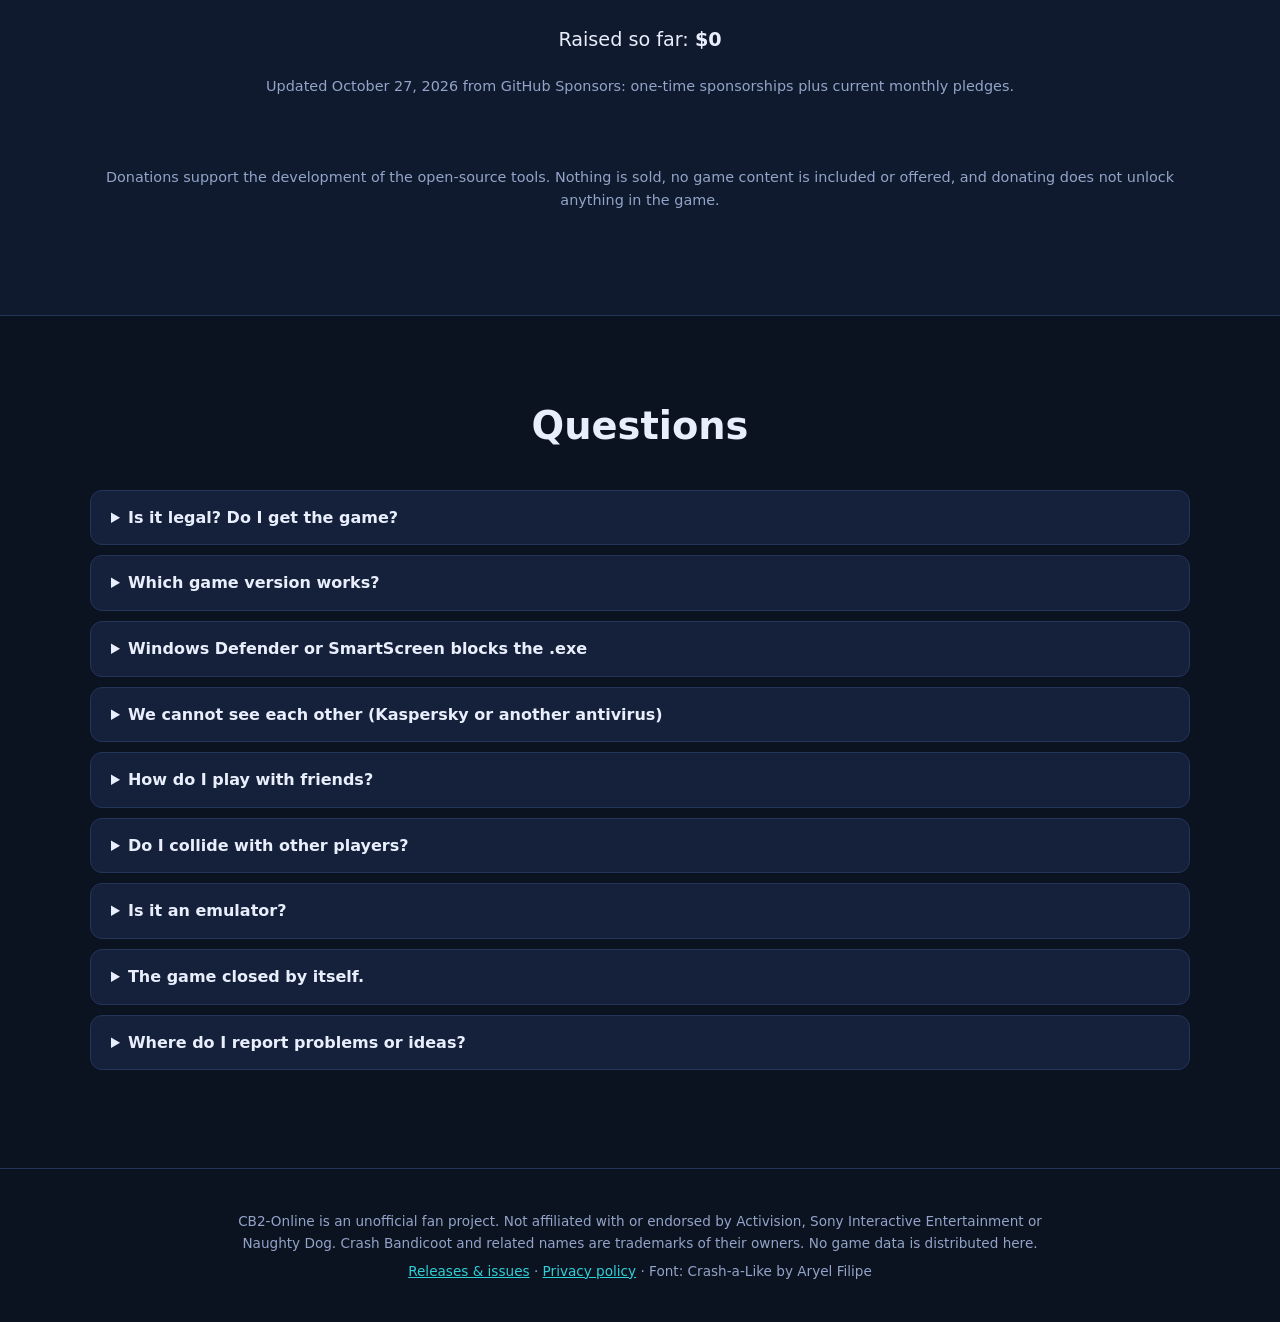
==== commit 9272582d: "v0.8.5: skip the intro, props (the game's own ? crate in the warp room), privacy policy Co-authored-" ====
--- a/docs/index.html
+++ b/docs/index.html
@@ -77,7 +77,7 @@
       </div>
       <p class="fine" id="dl-size"></p>
       <p class="fine">Already installed? The game updates itself from its lobby. Nothing to download.</p>
-      <p class="fine" id="signing">Free code signing for Windows programs is provided by <a href="https://signpath.io" rel="noopener">SignPath.io</a>, certificate by the <a href="https://signpath.org" rel="noopener">SignPath Foundation</a>. See the <a href="https://github.com/ignzio/CB2-Online/blob/main/docs/CODE_SIGNING.md">code signing policy</a> and the <a href="https://github.com/ignzio/CB2-Online/blob/main/docs/PRIVACY.md">privacy policy</a>.</p>
+      <p class="fine" id="signing">The program is not code-signed yet, so Windows Defender or SmartScreen may warn about it: see the FAQ. Read the <a href="https://github.com/ignzio/CB2-Online/blob/main/docs/PRIVACY.md">privacy policy</a>.</p>
     </div>
     <div class="notes">
       <h3>What's new</h3>
@@ -140,7 +140,7 @@
 
 <footer>
   <p>CB2-Online is an unofficial fan project. Not affiliated with or endorsed by Activision, Sony Interactive Entertainment or Naughty Dog. Crash Bandicoot and related names are trademarks of their owners. No game data is distributed here.</p>
-  <p><a id="repo-link" href="#">Releases &amp; issues</a> &middot; <a href="https://github.com/ignzio/CB2-Online/blob/main/docs/PRIVACY.md">Privacy policy</a> &middot; <a href="https://github.com/ignzio/CB2-Online/blob/main/docs/CODE_SIGNING.md">Code signing policy</a> &middot; Font: Crash-a-Like by Aryel Filipe</p>
+  <p><a id="repo-link" href="#">Releases &amp; issues</a> &middot; <a href="https://github.com/ignzio/CB2-Online/blob/main/docs/PRIVACY.md">Privacy policy</a> &middot; Font: Crash-a-Like by Aryel Filipe</p>
 </footer>
 
 <script src="config.js"></script>
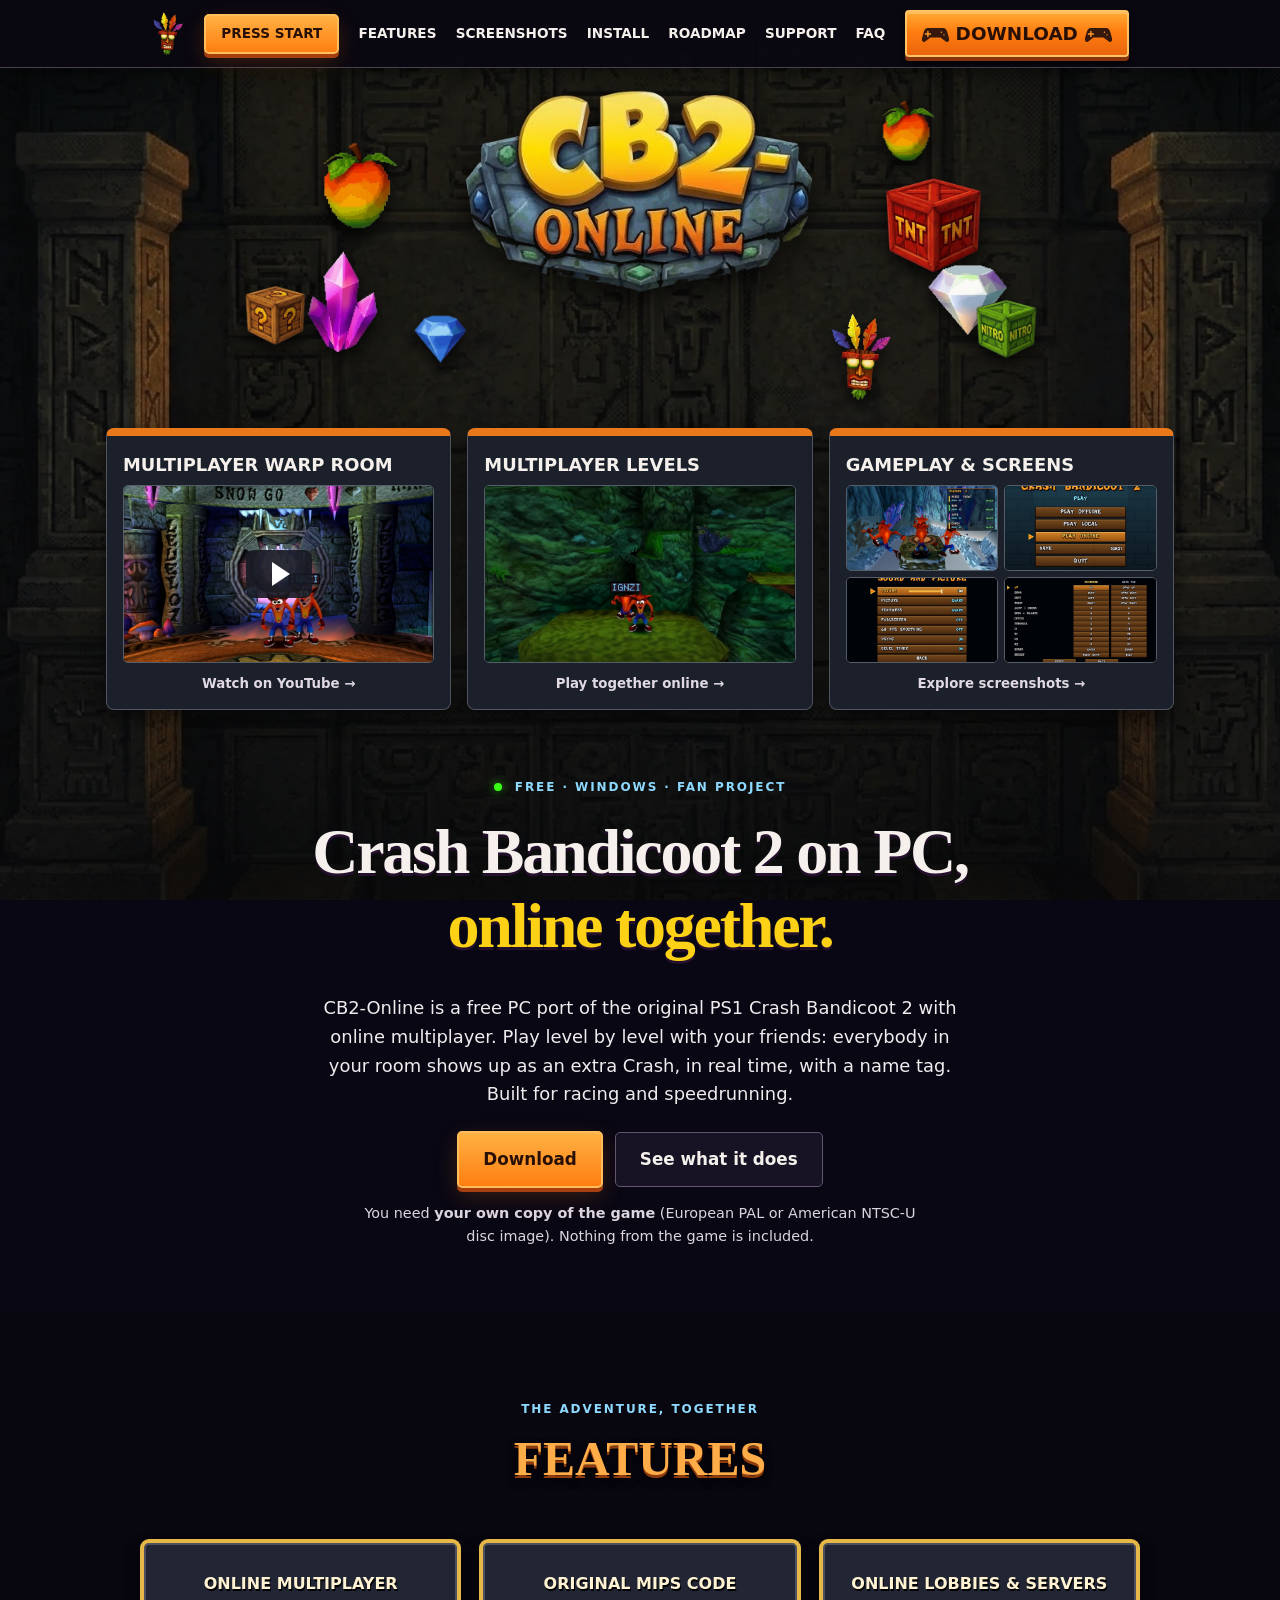
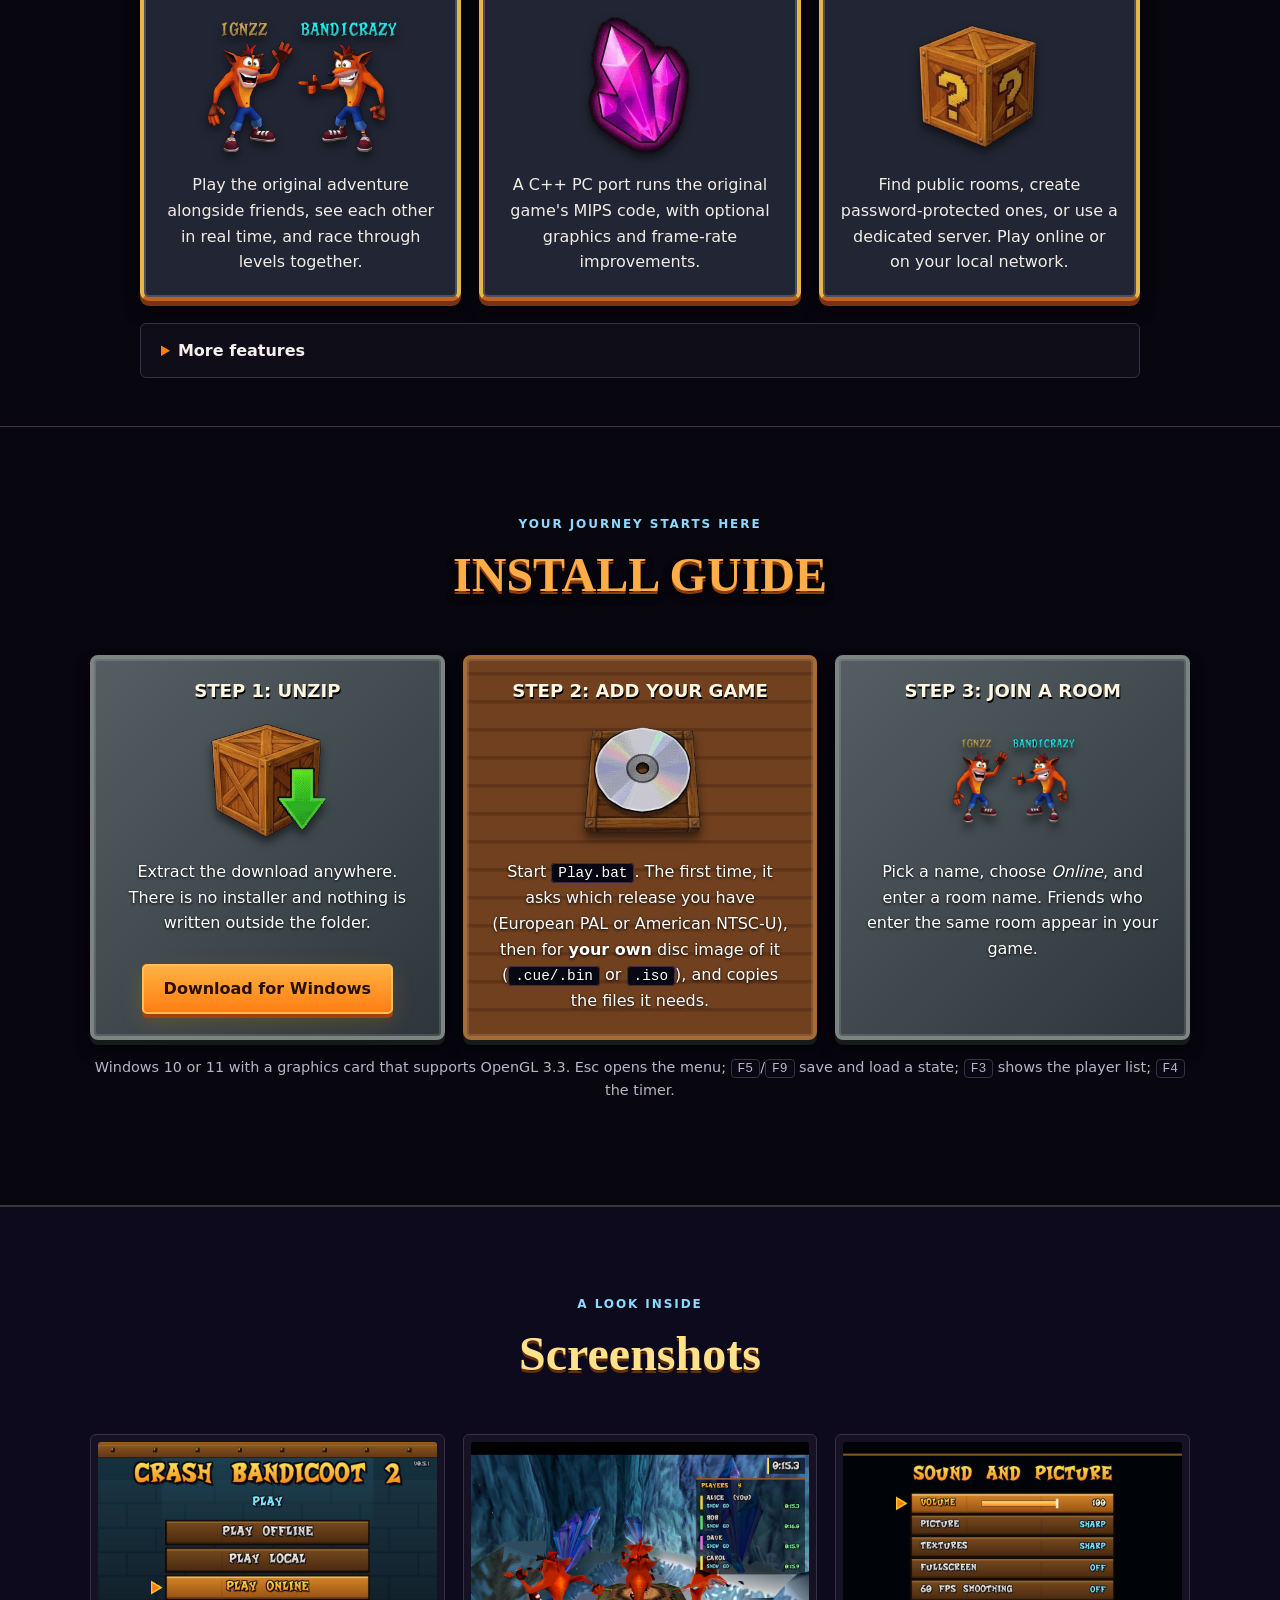
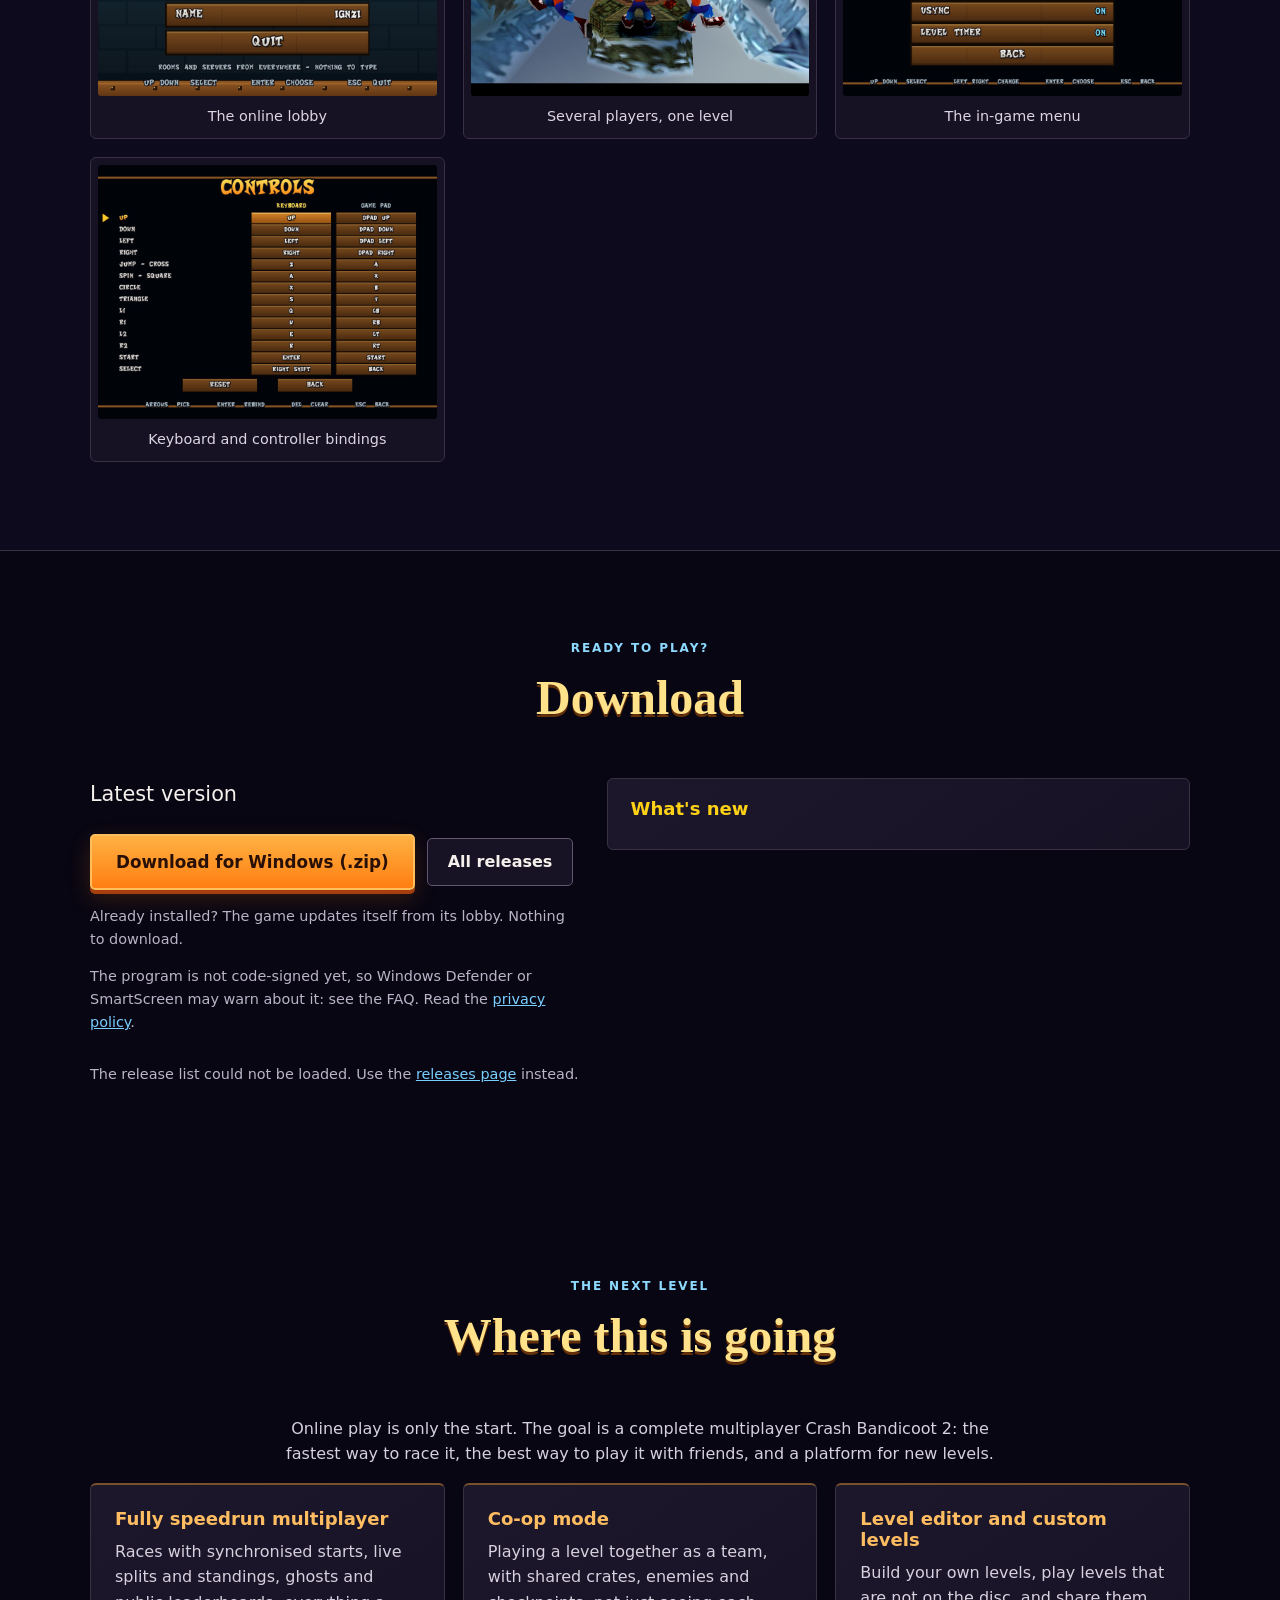
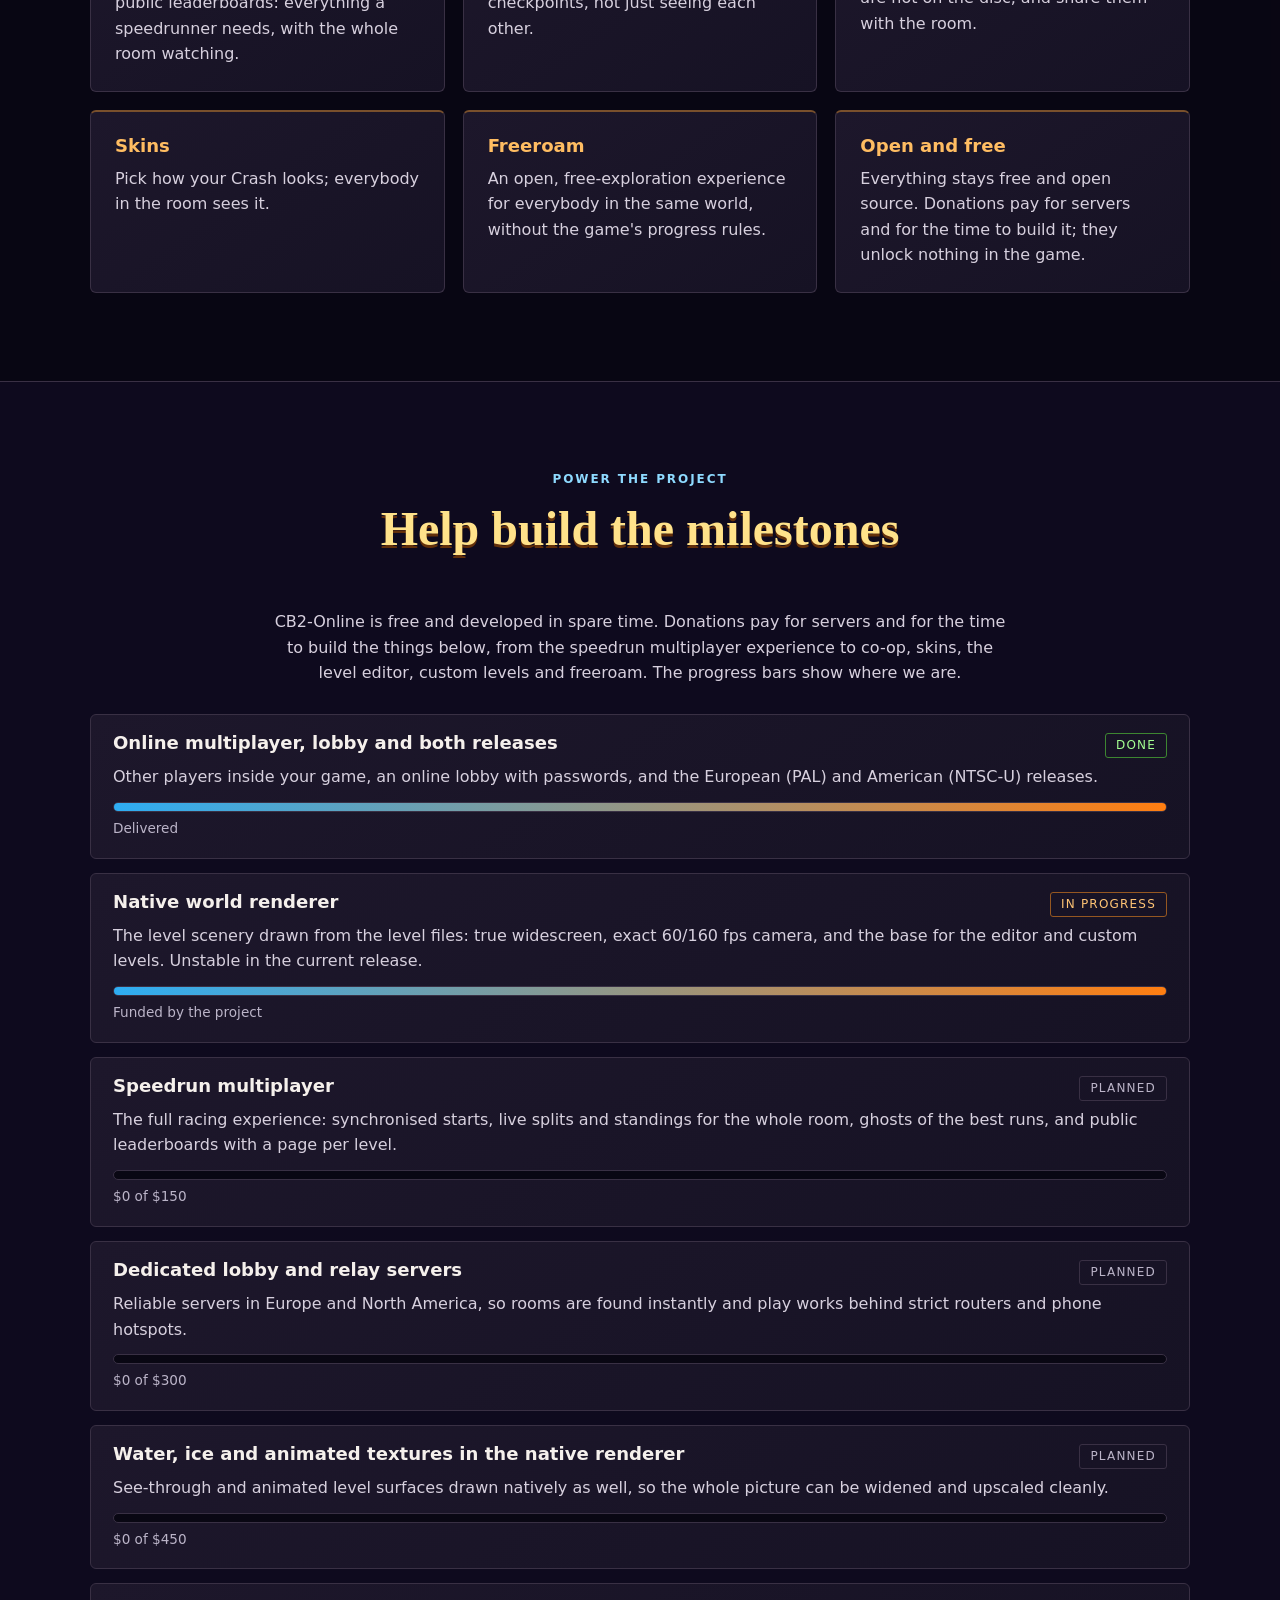
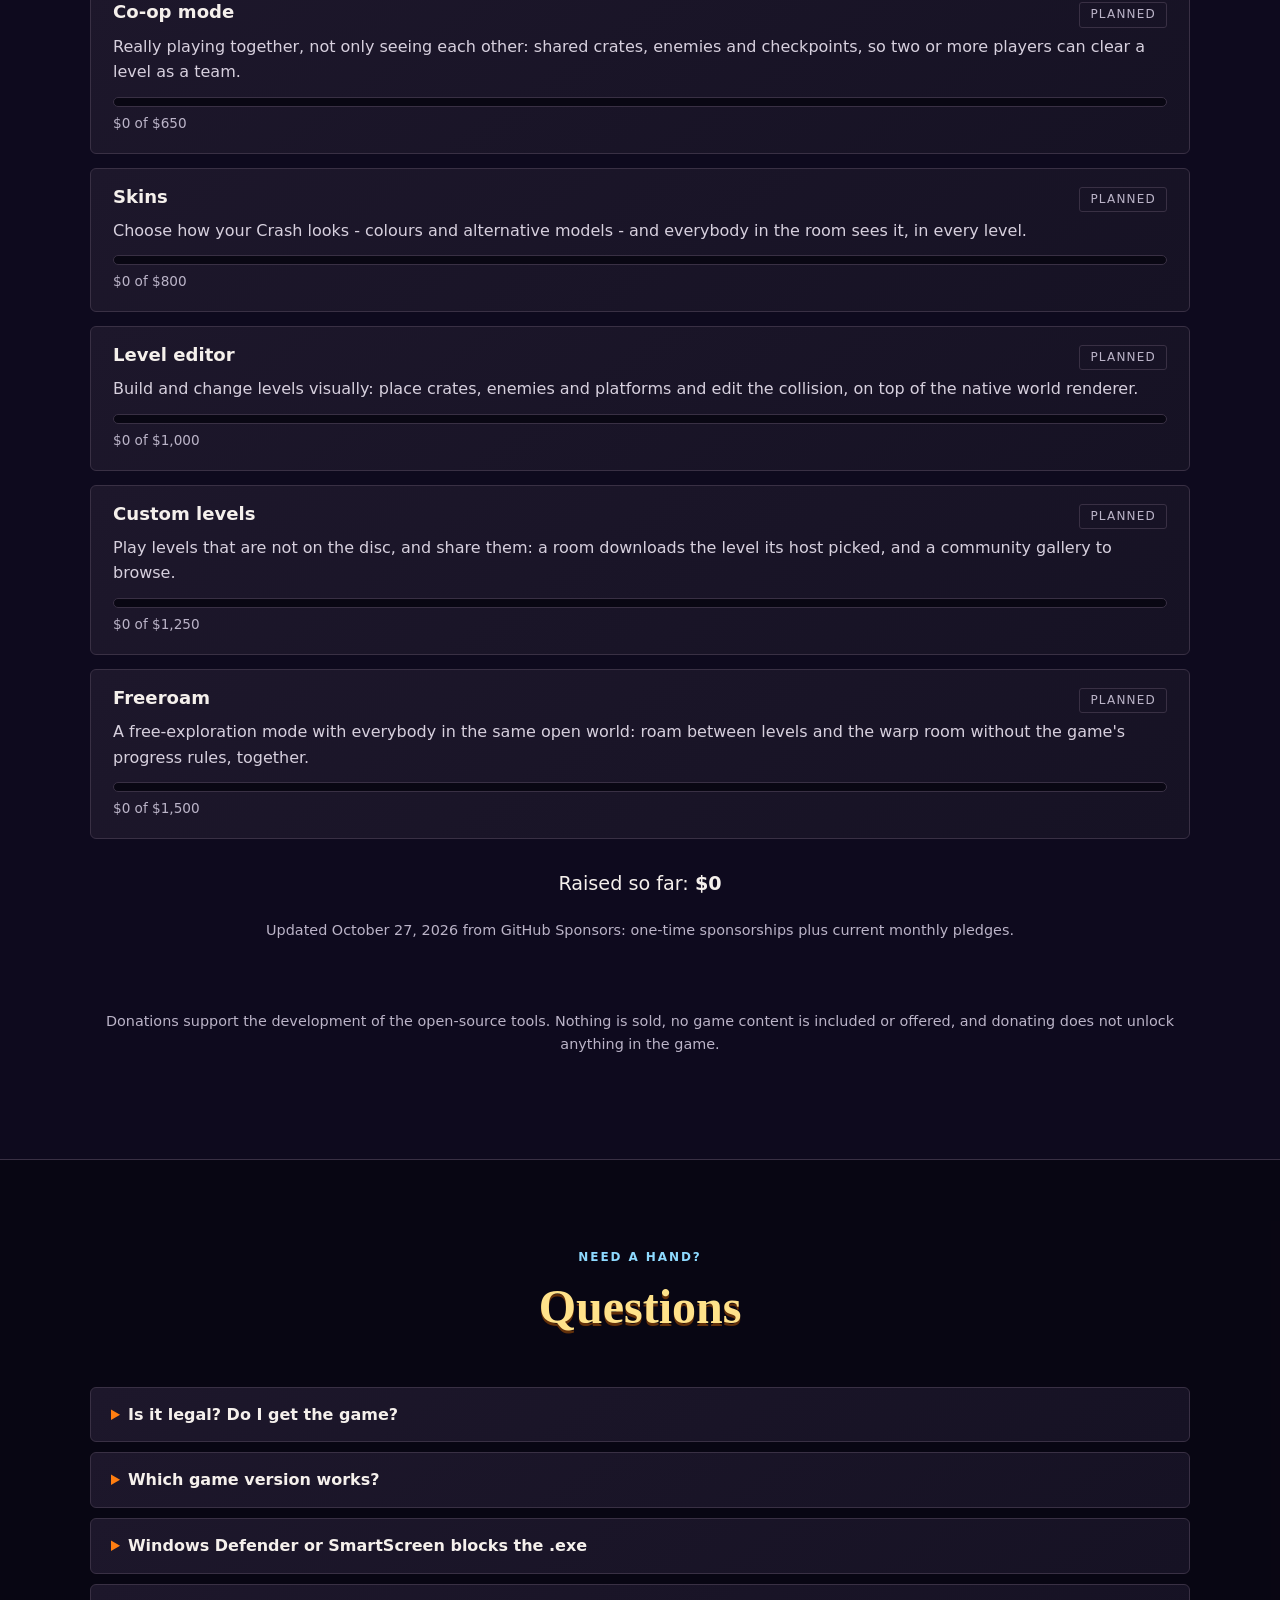
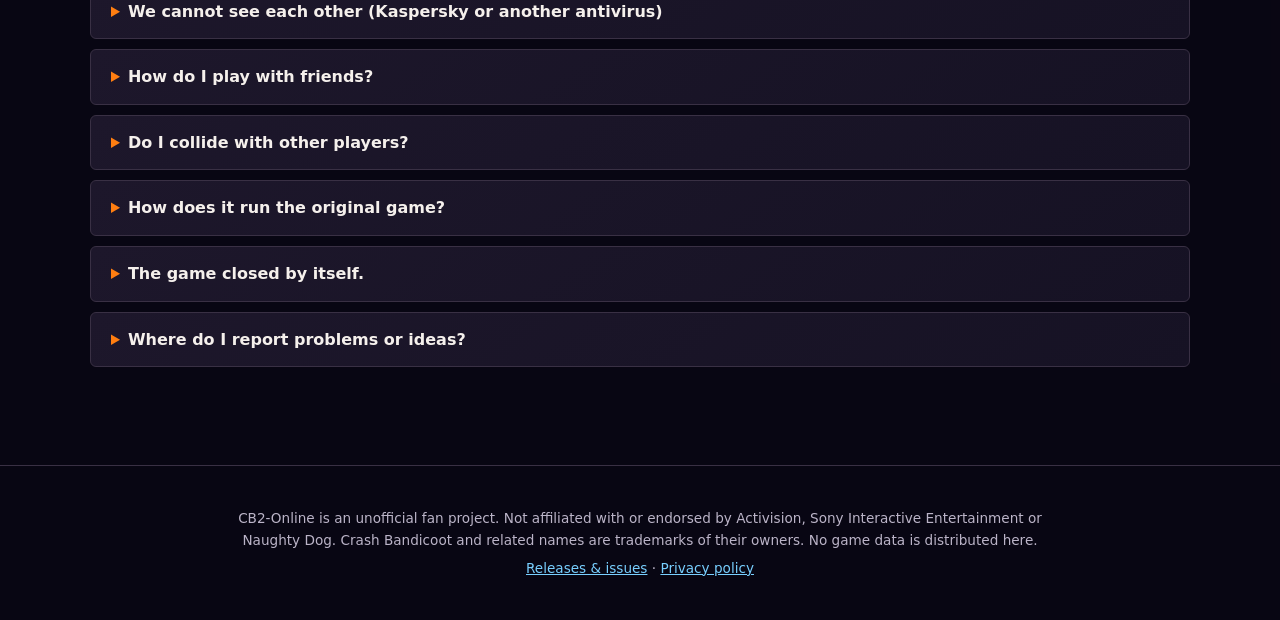
==== commit 082c2b79: "Add sitemap.xml for improved SEO and create new compiled Python bytecode for PSX cross-reference too" ====
--- a/docs/index.html
+++ b/docs/index.html
@@ -3,60 +3,117 @@
 <head>
 <meta charset="utf-8">
 <meta name="viewport" content="width=device-width, initial-scale=1">
-<title>CB2-Online - Crash Bandicoot 2 with online multiplayer</title>
-<meta name="description" content="Play the original Crash Bandicoot 2 on PC together with your friends: everybody in the room is a real Crash in your game. Level timers, records, 60 fps and widescreen. Coming: speedrun races, co-op, level editor, custom levels, skins and freeroam. Free, bring your own game.">
-<meta property="og:title" content="CB2-Online - Crash Bandicoot 2 with online multiplayer">
-<meta property="og:description" content="Race and speedrun Crash Bandicoot 2 together, online. Free download, bring your own game.">
-<meta property="og:image" content="img/multiplayer.jpg">
-<meta name="theme-color" content="#0b1220">
-<link rel="stylesheet" href="style.css">
+<title>CB2-Online | Crash Bandicoot 2 Online Multiplayer for PC</title>
+<meta name="description" content="CB2-Online brings Crash Bandicoot 2 for PS1 to PC with online multiplayer. Play with friends in this free C++ fan project. Bring your own game.">
+<link rel="canonical" href="https://ignaziogandolfo.dev/CB2-Online/">
+<meta property="og:type" content="website">
+<meta property="og:site_name" content="CB2-Online">
+<meta property="og:url" content="https://ignaziogandolfo.dev/CB2-Online/">
+<meta property="og:title" content="CB2-Online | Crash Bandicoot 2 Online Multiplayer for PC">
+<meta property="og:description" content="Play Crash Bandicoot 2 for PS1 online with friends on PC. CB2-Online is a free fan project; bring your own game.">
+<meta property="og:image" content="https://ignaziogandolfo.dev/CB2-Online/img/multiplayer.jpg">
+<meta property="og:image:alt" content="Players together in a Crash Bandicoot 2 level">
+<meta name="twitter:card" content="summary_large_image">
+<meta name="theme-color" content="#100b20">
+<script type="application/ld+json">
+{
+  "@context": "https://schema.org",
+  "@type": "SoftwareApplication",
+  "name": "CB2-Online",
+  "alternateName": ["CB2 Online", "Crash Bandicoot 2 Online", "Crash 2 Online"],
+  "description": "A free C++ fan project that runs the original Crash Bandicoot 2 MIPS code on PC with online multiplayer.",
+  "url": "https://ignaziogandolfo.dev/CB2-Online/",
+  "sameAs": "https://github.com/ignzio/CB2-Online",
+  "downloadUrl": "https://github.com/ignzio/CB2-Online/releases/latest",
+  "image": "https://ignaziogandolfo.dev/CB2-Online/img/multiplayer.jpg",
+  "applicationCategory": "GameApplication",
+  "operatingSystem": "Windows 10, Windows 11",
+  "isAccessibleForFree": true,
+  "offers": { "@type": "Offer", "price": "0", "priceCurrency": "USD" }
+}
+</script>
+<link rel="stylesheet" href="style.css?v=7">
 </head>
 <body>
 
 <header class="nav">
-  <a class="brand" href="#top">CB2<span>-Online</span></a>
-  <nav>
+  <a class="brand" href="#top" aria-label="CB2-Online home"><img class="mask-mark" src="img/aku-aku.webp" alt="" width="34" height="45"></a>
+  <nav aria-label="Main navigation">
+    <a class="btn small press-start" href="#install">Press start</a>
     <a href="#features">Features</a>
     <a href="#screens">Screenshots</a>
     <a href="#install">Install</a>
     <a href="#roadmap">Roadmap</a>
     <a href="#support">Support</a>
     <a href="#faq">FAQ</a>
-    <a class="btn small" href="#download">Download</a>
+    <a class="btn small nav-download" href="#download"><svg viewBox="0 0 32 20" aria-hidden="true"><path d="M7 3h18c3 0 4 2 5 5l2 7c1 4-2 6-5 3l-5-4H10l-5 4c-3 3-6 1-5-3l2-7c1-3 2-5 5-5Z"/><path class="pad-details" d="M7 7v6M4 10h6M23 8h.1M26 11h.1"/></svg> Download <svg viewBox="0 0 32 20" aria-hidden="true"><path d="M7 3h18c3 0 4 2 5 5l2 7c1 4-2 6-5 3l-5-4H10l-5 4c-3 3-6 1-5-3l2-7c1-3 2-5 5-5Z"/><path class="pad-details" d="M7 7v6M4 10h6M23 8h.1M26 11h.1"/></svg></a>
   </nav>
 </header>
 
 <main id="top">
 
 <section class="hero">
+  <div class="hero-stage" role="group" aria-label="Interactive floating game objects">
+    <img class="stage-logo" src="img/cb2-logo.webp" alt="CB2-Online" width="465" height="265">
+    <button class="float-object stage-fruit" type="button" aria-label="Bounce Wumpa fruit"><img src="img/wumpa.webp" alt="" width="252" height="285"></button>
+    <button class="float-object stage-fruit-right" type="button" aria-label="Bounce Wumpa fruit"><img src="img/wumpa.webp" alt="" width="252" height="285"></button>
+    <button class="float-object stage-crate" type="button" aria-label="Bounce TNT crate"><img src="img/tnt-crate.webp" alt="" width="300" height="286"></button>
+    <button class="float-object stage-crystal" type="button" aria-label="Bounce power crystal"><img src="img/crystal.webp" alt="" width="227" height="304"></button>
+    <button class="float-object stage-gem" type="button" aria-label="Bounce clear gem"><img src="img/clear-gem.webp" alt="" width="270" height="238"></button>
+    <button class="float-object stage-blue-gem" type="button" aria-label="Bounce blue gem"><img src="img/blue-gem.webp" alt="" width="260" height="239"></button>
+    <button class="float-object stage-question" type="button" aria-label="Bounce question crate"><img src="img/question-crate.webp" alt="" width="297" height="286"></button>
+    <button class="float-object stage-nitro" type="button" aria-label="Bounce Nitro crate"><img src="img/nitro-crate.webp" alt="" width="295" height="286"></button>
+    <button class="float-object stage-mask" type="button" aria-label="Bounce Aku Aku mask"><img src="img/aku-aku.webp" alt="" width="245" height="325"></button>
+  </div>
+</section>
+
+<div class="quick-links" aria-label="Explore CB2-Online">
+  <article class="quick-video">
+    <strong>Multiplayer warp room</strong>
+    <a class="video-preview" href="https://www.youtube.com/watch?v=nvLL3Ua1Poc" aria-label="Play the CB2-Online launch trailer"><img src="img/trailer-warp-room.webp" alt="Two players in the warp room" width="906" height="595" loading="lazy"><span class="play-icon" aria-hidden="true"></span></a>
+    <small><a href="https://www.youtube.com/watch?v=nvLL3Ua1Poc">Watch on YouTube &rarr;</a></small>
+  </article>
+  <a href="#features"><strong>Multiplayer levels</strong><img src="img/trailer-multiplayer.webp" alt="Players together in a Crash Bandicoot 2 level" width="906" height="595" loading="lazy"><small>Play together online &rarr;</small></a>
+  <a href="#screens"><strong>Gameplay &amp; screens</strong><span class="quick-gallery"><img src="img/multiplayer.jpg" alt="" width="960" height="720" loading="lazy"><img src="img/lobby.jpg" alt="" width="960" height="720" loading="lazy"><img src="img/menu-sound.jpg" alt="" width="960" height="720" loading="lazy"><img src="img/menu-controls.jpg" alt="" width="960" height="720" loading="lazy"></span><small>Explore screenshots &rarr;</small></a>
+</div>
+
+<section class="hero-intro">
   <div class="hero-text">
-    <p class="eyebrow">Free &middot; Windows &middot; fan project</p>
-    <h1>Crash Bandicoot&nbsp;2,<br>together.</h1>
-    <p class="lead">Play the original game level by level with your friends. Everybody in your room shows up in your game as an extra Crash, in real time, with a name tag. Built for racing and speedrunning.</p>
+    <p class="eyebrow"><span class="signal-dot"></span> Free &middot; Windows &middot; fan project</p>
+    <h1>Crash Bandicoot 2 on PC,<br><em>online together.</em></h1>
+    <p class="lead">CB2-Online is a free PC port of the original PS1 Crash Bandicoot 2 with online multiplayer. Play level by level with your friends: everybody in your room shows up as an extra Crash, in real time, with a name tag. Built for racing and speedrunning.</p>
     <div class="cta">
       <a class="btn big" href="#download" id="hero-download">Download <span id="hero-version"></span></a>
       <a class="btn ghost big" href="#features">See what it does</a>
     </div>
     <p class="fine">You need <strong>your own copy of the game</strong> (European PAL or American NTSC-U disc image). Nothing from the game is included.</p>
   </div>
-  <div class="hero-shot">
-    <img src="img/multiplayer.gif" alt="Four players in the same level of Crash Bandicoot 2" width="640" height="480">
-  </div>
 </section>
 
 <section id="features" class="block">
-  <h2>What you get</h2>
+  <p class="section-kicker">THE ADVENTURE, TOGETHER</p>
+  <h2>Features</h2>
   <div class="grid">
-    <article class="card"><h3>Same level, same time</h3><p>Friends appear in your game as real Crashes with their animation and a floating name. No host, no port forwarding: join a room and play.</p></article>
-    <article class="card"><h3>Made for speedrunners</h3><p>Level timer in the game's own time, personal records per level, best times shared with the room, and a live player list with each runner's level and progress.</p></article>
-    <article class="card"><h3>Online lobby</h3><p>Play alone, on your network, or online. A public list of open rooms, optional passwords for private ones, join and leave whenever you like.</p></article>
-    <article class="card"><h3>60 fps and beyond</h3><p>Optional in-between pictures at 60 fps, and every refresh of a 160 Hz monitor gets its own picture. Frame pacing and vsync options.</p></article>
-    <article class="card"><h3>Modern graphics</h3><p>OpenGL renderer up to 8x resolution, smooth or sharp textures, perspective-correct texturing and widescreen. An <em>unstable</em> <em>native world</em> renderer (off by default) draws the levels straight from the level files.</p></article>
-    <article class="card"><h3>Quality of life</h3><p>Pause menu with controller support, save states in four slots, fast forward, opacity slider for other players, automatic updates and one-click bug reports.</p></article>
-  </div>
+    <article class="card"><h3>Online multiplayer</h3><img class="feature-players" src="img/two-crashes.webp" alt="Two Crash players, IGNZZ and BANDICRAZY" width="635" height="440" loading="lazy"><p>Play the original adventure alongside friends, see each other in real time, and race through levels together.</p></article>
+    <article class="card"><h3>Original MIPS code</h3><img src="img/feature-crystal.webp" alt="" width="185" height="228" loading="lazy"><p>A C++ PC port runs the original game's MIPS code, with optional graphics and frame-rate improvements.</p></article>
+    <article class="card"><h3>Online lobbies &amp; servers</h3><img src="img/feature-crate.webp" alt="" width="220" height="225" loading="lazy"><p>Find public rooms, create password-protected ones, or use a dedicated server. Play online or on your local network.</p></article>
+  </div>
+  <details class="feature-details"><summary>More features</summary><p>Players appear with their animations and names, with no port forwarding needed to join a room. Level timers, personal records, shared best times and a live player list support speedrunning.</p><p>Optional 60 fps smoothing, high-refresh pacing, OpenGL upscaling, texture options and widescreen bring the game to modern PCs. The optional native world renderer is unstable and off by default.</p><p>Controller-supported menus, save states, fast forward, player opacity, automatic updates and bug reporting make playing easier.</p></details>
+</section>
+
+<section id="install" class="block alt">
+  <p class="section-kicker">YOUR JOURNEY STARTS HERE</p>
+  <h2>Install guide</h2>
+  <ol class="steps">
+    <li><h3>Unzip</h3><img src="img/download-crate.webp" alt="" width="220" height="225" loading="lazy"><p>Extract the download anywhere. There is no installer and nothing is written outside the folder.</p><a class="btn" href="#download">Download for Windows</a></li>
+    <li><h3>Add your game</h3><img src="img/game-disc.webp" alt="" width="215" height="205" loading="lazy"><p>Start <code>Play.bat</code>. The first time, it asks which release you have (European PAL or American NTSC-U), then for <strong>your own</strong> disc image of it (<code>.cue/.bin</code> or <code>.iso</code>), and copies the files it needs.</p></li>
+    <li><h3>Join a room</h3><img src="img/two-crashes.webp" alt="" width="635" height="440" loading="lazy"><p>Pick a name, choose <em>Online</em>, and enter a room name. Friends who enter the same room appear in your game.</p></li>
+  </ol>
+  <p class="fine center">Windows 10 or 11 with a graphics card that supports OpenGL 3.3. Esc opens the menu; <code>F5</code>/<code>F9</code> save and load a state; <code>F3</code> shows the player list; <code>F4</code> the timer.</p>
 </section>
 
 <section id="screens" class="block alt">
+  <p class="section-kicker">A LOOK INSIDE</p>
   <h2>Screenshots</h2>
   <div class="shots">
     <figure><img src="img/lobby.jpg" alt="The online lobby" loading="lazy"><figcaption>The online lobby</figcaption></figure>
@@ -67,13 +124,14 @@
 </section>
 
 <section id="download" class="block">
+  <p class="section-kicker">READY TO PLAY?</p>
   <h2>Download</h2>
   <div class="download">
     <div>
       <p class="big-ver">Latest version <strong id="dl-version">...</strong> <span id="dl-date" class="muted"></span></p>
       <div class="cta">
-        <a class="btn big" id="dl-zip" href="#" rel="noopener">Download for Windows (.zip)</a>
-        <a class="btn ghost" id="dl-all" href="#" rel="noopener">All releases</a>
+        <a class="btn big" id="dl-zip" href="https://github.com/ignzio/CB2-Online/releases/latest" rel="noopener">Download for Windows (.zip)</a>
+        <a class="btn ghost" id="dl-all" href="https://github.com/ignzio/CB2-Online/releases" rel="noopener">All releases</a>
       </div>
       <p class="fine" id="dl-size"></p>
       <p class="fine">Already installed? The game updates itself from its lobby. Nothing to download.</p>
@@ -84,20 +142,11 @@
       <pre id="dl-notes">Loading the latest release...</pre>
     </div>
   </div>
-  <p class="fine" id="dl-error" hidden>The release list could not be loaded. Use the <a id="dl-fallback" href="#">releases page</a> instead.</p>
-</section>
-
-<section id="install" class="block alt">
-  <h2>Install in three steps</h2>
-  <ol class="steps">
-    <li><h3>Unzip</h3><p>Extract the download anywhere. There is no installer and nothing is written outside the folder.</p></li>
-    <li><h3>Add your game</h3><p>Start <code>Play.bat</code>. The first time, it asks which release you have (European PAL or American NTSC-U), then for <strong>your own</strong> disc image of it (<code>.cue/.bin</code> or <code>.iso</code>), and copies the files it needs.</p></li>
-    <li><h3>Join a room</h3><p>Pick a name, choose <em>Online</em>, and enter a room name. Friends who enter the same room appear in your game.</p></li>
-  </ol>
-  <p class="fine center">Windows 10 or 11 with a graphics card that supports OpenGL 3.3. Esc opens the menu; <code>F5</code>/<code>F9</code> save and load a state; <code>F3</code> shows the player list; <code>F4</code> the timer.</p>
+  <p class="fine" id="dl-error" hidden>The release list could not be loaded. Use the <a id="dl-fallback" href="https://github.com/ignzio/CB2-Online/releases/latest">releases page</a> instead.</p>
 </section>
 
 <section id="roadmap" class="block">
+  <p class="section-kicker">THE NEXT LEVEL</p>
   <h2>Where this is going</h2>
   <p class="lead center">Online play is only the start. The goal is a complete multiplayer Crash Bandicoot 2: the fastest way to race it, the best way to play it with friends, and a platform for new levels.</p>
   <div class="grid">
@@ -111,6 +160,7 @@
 </section>
 
 <section id="support" class="block alt">
+  <p class="section-kicker">POWER THE PROJECT</p>
   <h2>Help build the milestones</h2>
   <p class="lead center">CB2-Online is free and developed in spare time. Donations pay for servers and for the time to build the things below, from the speedrun multiplayer experience to co-op, skins, the level editor, custom levels and freeroam. The progress bars show where we are.</p>
   <div id="milestones" class="milestones"></div>
@@ -124,6 +174,7 @@
 </section>
 
 <section id="faq" class="block">
+  <p class="section-kicker">NEED A HAND?</p>
   <h2>Questions</h2>
   <details><summary>Is it legal? Do I get the game?</summary><p>The project contains no game data. You need your own legally obtained copy of Crash Bandicoot 2; the program reads your files at run time. It is an independent fan project, not affiliated with or endorsed by Activision, Sony Interactive Entertainment or Naughty Dog. "Crash Bandicoot" is a trademark of its owners.</p></details>
   <details><summary>Which game version works?</summary><p>Both the European release (PAL, <code>SCES_009.67</code>) and the North American release (NTSC-U, <code>SCUS_941.54</code>). Players of the two releases play in separate rooms. Other regions (Japan) are not supported yet.</p></details>
@@ -131,19 +182,19 @@
   <details><summary>We cannot see each other (Kaspersky or another antivirus)</summary><p>Some security programs, Kaspersky in particular, block a new program from using the network, so that player neither reaches the servers nor other players and nobody finds them. The waiting room shows a red notice after about ten seconds when that happens. Allow <code>Crash2.exe</code>: in Kaspersky open <em>Settings &rarr; Protection &rarr; Firewall &rarr; Configure application rules</em>, set <code>Crash2.exe</code> to <em>Trusted</em>, and add the game folder to <em>Threats and exclusions</em> (and <code>Crash2.exe</code> to the trusted applications). If its <em>Network Attack Blocker</em> reports an attack, exclude the game there too. Then restart the game. Menu names differ a little between versions; other antivirus suites have the same two settings, an application rule and an exclusion. Windows' own firewall asks once: answer yes for private and public networks.</p></details>
   <details><summary>How do I play with friends?</summary><p>Everyone starts the game, chooses <em>Online</em> and types the same room name. Players on the same network find each other directly; over the internet they connect through a public rendezvous server, so no port forwarding is needed.</p></details>
   <details><summary>Do I collide with other players?</summary><p>No. Other players are shown, not solid, so nobody can block or grief you. You can make them see-through with the opacity slider.</p></details>
-  <details><summary>Is it an emulator?</summary><p>It runs the original game code on a C++ implementation of the PlayStation's hardware, with its own OpenGL renderer and online layer. It is not a general-purpose emulator and only runs this game.</p></details>
+  <details><summary>How does it run the original game?</summary><p>It is a C++ PC port that runs the original game's MIPS code using its own implementation of the PlayStation hardware, OpenGL renderer and online layer. It is not a general-purpose emulator and only runs this game.</p></details>
   <details><summary>The game closed by itself.</summary><p>Start it again: it notices and offers to open a bug report with the details filled in, and shows the folder with the files that help: <code>crash-last.log</code>, <code>crash-last-session.log</code> (what the game did before it ended) and <code>crash-last.dmp</code>. Zip them and drag the zip into the report. You can also use Esc &rarr; <em>Report a bug</em> at any time. Nothing is sent until you press Submit on the page that opens.</p></details>
-  <details><summary>Where do I report problems or ideas?</summary><p>On the <a id="issues-link" href="#">issue tracker</a>.</p></details>
+  <details><summary>Where do I report problems or ideas?</summary><p>On the <a id="issues-link" href="https://github.com/ignzio/CB2-Online/issues">issue tracker</a>.</p></details>
 </section>
 
 </main>
 
 <footer>
   <p>CB2-Online is an unofficial fan project. Not affiliated with or endorsed by Activision, Sony Interactive Entertainment or Naughty Dog. Crash Bandicoot and related names are trademarks of their owners. No game data is distributed here.</p>
-  <p><a id="repo-link" href="#">Releases &amp; issues</a> &middot; <a href="https://github.com/ignzio/CB2-Online/blob/main/docs/PRIVACY.md">Privacy policy</a> &middot; Font: Crash-a-Like by Aryel Filipe</p>
+  <p><a id="repo-link" href="https://github.com/ignzio/CB2-Online/releases">Releases &amp; issues</a> &middot; <a href="https://github.com/ignzio/CB2-Online/blob/main/docs/PRIVACY.md">Privacy policy</a></p>
 </footer>
 
 <script src="config.js"></script>
-<script src="app.js"></script>
+<script src="app.js?v=3"></script>
 </body>
 </html>
--- a/docs/style.css
+++ b/docs/style.css
@@ -1,86 +1,217 @@
 :root {
-  --bg: #0b1220; --bg2: #101a2e; --card: #15213a; --line: #24355a;
-  --text: #e8eefc; --muted: #93a4c8; --orange: #ff8a1f; --orange2: #ffb14d; --teal: #2fd0d6;
+  --bg: #090714;
+  --bg2: #100b20;
+  --card: #161224;
+  --line: #393044;
+  --text: #f5f0ec;
+  --muted: #bbb4c8;
+  --orange: #ff7e11;
+  --orange2: #ffae45;
+  --gold: #fcd116;
+  --blue: #2eadf3;
+  --green: #39ff14;
 }
 * { box-sizing: border-box; }
-html { scroll-behavior: smooth; }
-body { margin: 0; background: var(--bg); color: var(--text); font: 16px/1.6 system-ui, -apple-system, "Segoe UI", Roboto, sans-serif; }
-a { color: var(--teal); }
-code { background: #0a1020; border: 1px solid var(--line); padding: 1px 6px; border-radius: 6px; font-size: .9em; }
+html { scroll-behavior: smooth; scroll-padding-top: 100px; }
+body {
+  margin: 0;
+  background: var(--bg);
+  color: var(--text);
+  font: 16px/1.6 system-ui, -apple-system, "Segoe UI", sans-serif;
+}
+body::before {
+  content: "";
+  position: fixed;
+  inset: 0;
+  z-index: -1;
+  background: linear-gradient(#08070a55, #08070a99), url("img/temple-background.webp") center / cover no-repeat;
+}
+a { color: #78cfff; }
+a:focus-visible, button:focus-visible, summary:focus-visible { outline: 3px solid var(--gold); outline-offset: 4px; }
+code { background: #090713; border: 1px solid var(--line); padding: 1px 6px; border-radius: 4px; font-size: .9em; overflow-wrap: anywhere; }
 h1, h2, h3 { line-height: 1.15; margin: 0 0 .5em; }
-h1 { font-size: clamp(2.4rem, 6vw, 4.2rem); letter-spacing: -.02em; }
-h2 { font-size: clamp(1.7rem, 3.6vw, 2.4rem); text-align: center; margin-bottom: 1.1em; }
-h3 { font-size: 1.15rem; }
-.muted { color: var(--muted); }
+h1, h2 { font-family: Georgia, "Times New Roman", serif; }
+h1 { font-size: clamp(2.2rem, 5vw, 4.1rem); letter-spacing: -.035em; text-shadow: 0 3px 0 #25102d; }
+h1 em { color: var(--gold); font-style: normal; }
+h2 { color: #ffe28a; font-size: clamp(2rem, 4vw, 3rem); text-align: center; margin-bottom: 1.1em; text-shadow: 0 3px 0 #63300a; }
+h3 { font-size: 1.13rem; }
+.muted, .fine { color: var(--muted); }
+.fine { font-size: .9rem; }
 .center { text-align: center; justify-content: center; }
-.fine { color: var(--muted); font-size: .9rem; }
 
-.nav { position: sticky; top: 0; z-index: 10; display: flex; align-items: center; justify-content: space-between; padding: 12px clamp(16px, 4vw, 48px); background: rgba(11, 18, 32, .86); backdrop-filter: blur(8px); border-bottom: 1px solid var(--line); }
-.brand { font-weight: 800; font-size: 1.3rem; color: var(--orange); text-decoration: none; letter-spacing: .02em; }
-.brand span { color: var(--text); }
-.nav nav { display: flex; gap: 18px; align-items: center; }
-.nav nav a { color: var(--text); text-decoration: none; font-size: .95rem; }
-.nav nav a:hover { color: var(--orange2); }
-@media (max-width: 720px) { .nav nav a:not(.btn) { display: none; } }
+.nav {
+  position: sticky; top: 0; z-index: 10;
+  display: flex; align-items: center; justify-content: center; gap: clamp(10px, 1.5vw, 20px);
+  padding: 10px clamp(16px, 3vw, 42px);
+  background: rgba(10, 8, 17, .96);
+  border-bottom: 1px solid #494052;
+  box-shadow: 0 4px 20px #0008;
+}
+.brand { flex: 0 0 auto; display: flex; align-items: center; gap: 12px; }
+.brand img { display: block; object-fit: contain; }
+.brand .mask-mark { width: 34px; height: 45px; }
+.nav nav { display: flex; gap: clamp(10px, 1.5vw, 22px); align-items: center; min-width: 0; }
+.nav nav a { flex: 0 0 auto; color: var(--text); text-decoration: none; font-size: .85rem; font-weight: 750; text-transform: uppercase; }
+.nav nav a:hover { color: var(--gold); }
+.nav .nav-download {
+  display: inline-flex; align-items: center; justify-content: center; gap: 7px;
+  white-space: nowrap; font-size: 1.15rem; font-weight: 900; padding: 8px 13px;
+  background: linear-gradient(#ffab35 0%, #ff7e11 45%, #e9640c 100%);
+  border: 2px solid #ffc264; border-radius: 4px;
+  box-shadow: inset 0 2px #ffd08780, 0 4px 0 #87340e, 0 6px 6px #0009;
+}
+.nav-download svg { width: 27px; height: 18px; fill: #37180d; flex: none; }
+.nav-download .pad-details { fill: none; stroke: #ff9a2c; stroke-width: 1.7; stroke-linecap: round; }
+.btn {
+  display: inline-block; background: linear-gradient(#ffb143, var(--orange));
+  color: #291006 !important; font-weight: 850; text-decoration: none;
+  padding: 10px 20px; border: 2px solid #ffbd5b; border-radius: 5px;
+  box-shadow: 0 4px 0 #a63e0e, 0 8px 22px #ff7e1130;
+  transition: transform .12s, box-shadow .12s;
+}
+.btn:hover { transform: translateY(-2px); box-shadow: 0 6px 0 #a63e0e, 0 10px 26px #ff7e1140; }
+.btn.big { padding: 13px 24px; font-size: 1.05rem; }
+.btn.small { padding: 7px 15px; }
+.btn.ghost { background: #171324; color: var(--text) !important; border: 1px solid #62566e; box-shadow: none; }
+.btn.ghost:hover { border-color: var(--blue); color: #9cddff !important; }
+.cta { display: flex; flex-wrap: wrap; align-items: center; gap: 12px; margin: 22px 0 14px; }
 
-.btn { display: inline-block; background: linear-gradient(180deg, var(--orange2), var(--orange)); color: #1a0f00 !important; font-weight: 700; text-decoration: none; padding: 10px 20px; border-radius: 10px; border: 0; box-shadow: 0 6px 20px rgba(255, 138, 31, .25); transition: transform .12s, box-shadow .12s; }
-.btn:hover { transform: translateY(-1px); box-shadow: 0 10px 26px rgba(255, 138, 31, .35); }
-.btn.big { padding: 14px 26px; font-size: 1.1rem; }
-.btn.small { padding: 6px 14px; font-size: .9rem; }
-.btn.ghost { background: transparent; color: var(--text) !important; border: 1px solid var(--line); box-shadow: none; }
-.btn.ghost:hover { border-color: var(--teal); color: var(--teal) !important; }
-.cta { display: flex; flex-wrap: wrap; gap: 12px; margin: 22px 0 14px; }
-.cta.center { justify-content: center; }
+.hero { padding: 8px 20px 0; }
+.hero-stage { position: relative; width: min(850px, 100%); aspect-ratio: 760 / 300; margin: 0 auto; }
+.hero-stage > img { position: absolute; display: block; height: auto; filter: drop-shadow(0 10px 12px #000b); pointer-events: none; }
+.stage-logo { width: 45%; left: 27.5%; top: 0; z-index: 2; }
+.float-object {
+  position: absolute; z-index: 3; padding: 0; border: 0; background: transparent;
+  cursor: pointer; touch-action: manipulation;
+  transform: translate(var(--pointer-x, 0px), var(--pointer-y, 0px));
+  transition: transform .18s ease-out;
+}
+.float-object img { display: block; width: 100%; height: auto; filter: drop-shadow(0 8px 8px #000b); animation: float 3.8s ease-in-out infinite; }
+.float-object:nth-of-type(even) img { animation-delay: -1.7s; animation-duration: 4.5s; }
+.float-object:hover img, .float-object:focus-visible img { animation: none; transform: scale(1.13) rotate(-5deg); filter: drop-shadow(0 0 12px #ffae45aa); }
+.float-object.is-popping img { animation: pop .45s ease-out; }
+@keyframes float {
+  0%, 100% { transform: translateY(0) rotate(-3deg); }
+  50% { transform: translateY(-9px) rotate(4deg); }
+}
+@keyframes pop {
+  0%, 100% { transform: scale(1); }
+  35% { transform: translateY(-12px) scale(1.25) rotate(10deg); }
+  70% { transform: translateY(3px) scale(.92) rotate(-5deg); }
+}
+.stage-fruit { width: 10%; left: 12%; top: 18%; }
+.stage-fruit-right { width: 7%; right: 15%; top: 6%; }
+.stage-crate { width: 13%; right: 9%; top: 28%; }
+.stage-crystal { width: 10%; left: 10%; top: 50%; }
+.stage-gem { width: 11%; right: 6%; top: 54%; }
+.stage-blue-gem { width: 7%; left: 23%; top: 70%; }
+.stage-question { width: 8%; left: 3%; top: 61%; }
+.stage-nitro { width: 8%; right: 3%; top: 65%; }
+.stage-mask { width: 8%; right: 20%; top: 70%; }
+.hero-intro { padding: 52px 24px 64px; }
+.hero-text { max-width: 760px; margin: auto; text-align: center; }
+.hero-text .cta { justify-content: center; }
+.eyebrow, .section-kicker { color: #8edaff; text-transform: uppercase; letter-spacing: .16em; font-size: .75rem; font-weight: 800; }
+.eyebrow { margin: 0 0 18px; }
+.signal-dot { display: inline-block; width: 8px; height: 8px; border-radius: 50%; background: var(--green); box-shadow: 0 0 10px #39ff14a0; margin-right: 7px; }
+.hero-text .lead { font-size: 1.12rem; color: #f0ebed; max-width: 36em; margin: 0 auto; }
+.hero-text .fine { max-width: 40em; margin: 0 auto; color: #ddd5dd; }
+.quick-links { display: grid; grid-template-columns: repeat(3, minmax(0, 1fr)); gap: 16px; max-width: 1100px; margin: 0 auto; padding: 16px; }
+.quick-links > a, .quick-video { display: flex; flex-direction: column; gap: 10px; padding: 18px 16px 14px; color: var(--text); text-decoration: none; min-width: 0; background: #1b202b; border: 1px solid #515461; border-top: 8px solid #e9781a; border-radius: 8px; box-shadow: 0 8px 20px #0008; }
+.quick-links > a:hover, .quick-video:hover { background: #292b37; border-color: #ffad49; }
+.quick-links strong { text-transform: uppercase; font-size: clamp(.9rem, 1.4vw, 1.2rem); line-height: 1.2; }
+.quick-links img { display: block; width: 100%; height: auto; aspect-ratio: 383 / 219; object-fit: cover; border: 1px solid #555e68; border-radius: 5px; }
+.quick-gallery { display: grid; grid-template-columns: repeat(2, minmax(0, 1fr)); grid-template-rows: repeat(2, minmax(0, 1fr)); gap: 6px; width: 100%; min-height: 0; aspect-ratio: 383 / 219; }
+.quick-gallery img { width: 100%; height: 100%; min-height: 0; aspect-ratio: auto; }
+.quick-links small { color: #e0d9e3; font-weight: 700; text-align: center; margin-top: auto; }
+.quick-video small a { color: inherit; text-decoration: none; }
+.quick-video small a:hover { text-decoration: underline; }
+.video-preview { position: relative; display: block; }
+.play-icon { position: absolute; left: 50%; top: 50%; transform: translate(-50%, -50%); width: 66px; height: 48px; border-radius: 8px; background: #161a23e8; }
+.play-icon::after { content: ""; position: absolute; left: 26px; top: 12px; border-top: 12px solid transparent; border-bottom: 12px solid transparent; border-left: 18px solid white; }
+.video-preview:hover .play-icon { background: #e9781a; }
+.quick-video iframe { width: 100%; aspect-ratio: 383 / 219; border: 0; border-radius: 5px; }
 
-.hero { display: grid; grid-template-columns: 1.05fr .95fr; gap: clamp(20px, 4vw, 56px); align-items: center; padding: clamp(36px, 7vw, 90px) clamp(16px, 5vw, 64px); max-width: 1200px; margin: 0 auto; background: radial-gradient(700px 380px at 85% 10%, rgba(47, 208, 214, .12), transparent 70%), radial-gradient(600px 340px at 5% 0%, rgba(255, 138, 31, .14), transparent 70%); }
-.hero .eyebrow { color: var(--teal); text-transform: uppercase; letter-spacing: .14em; font-size: .8rem; font-weight: 700; margin: 0 0 14px; }
-.hero .lead { font-size: 1.18rem; color: #c7d3ee; max-width: 36em; }
-.hero-shot img { width: 100%; height: auto; border-radius: 14px; border: 1px solid var(--line); box-shadow: 0 24px 60px rgba(0, 0, 0, .5); }
-@media (max-width: 880px) { .hero { grid-template-columns: 1fr; } }
-
-.block { padding: clamp(40px, 7vw, 88px) clamp(16px, 5vw, 64px); }
+.block { padding: clamp(48px, 7vw, 88px) clamp(20px, 5vw, 64px); background: #090714c9; }
 .block > * { max-width: 1100px; margin-left: auto; margin-right: auto; }
-.alt { background: var(--bg2); border-top: 1px solid var(--line); border-bottom: 1px solid var(--line); }
-.lead.center { max-width: 46em; color: #c7d3ee; }
-
+.alt { background: #100b20d9; border-top: 1px solid var(--line); border-bottom: 1px solid var(--line); }
+.section-kicker { text-align: center; margin-top: 0; margin-bottom: 12px; }
+.lead.center { max-width: 46em; color: #d7d0de; }
 .grid { display: grid; grid-template-columns: repeat(auto-fit, minmax(min(290px, 100%), 1fr)); gap: 18px; }
-.card { background: var(--card); border: 1px solid var(--line); border-radius: 14px; padding: 22px; }
-.card h3 { color: var(--orange2); }
-.card p { margin: 0; color: #c7d3ee; }
-
-.shots { display: grid; grid-template-columns: repeat(auto-fit, minmax(320px, 1fr)); gap: 18px; }
-.shots figure { margin: 0; }
-.shots img { width: 100%; height: auto; border-radius: 12px; border: 1px solid var(--line); display: block; }
-.shots figcaption { color: var(--muted); font-size: .9rem; margin-top: 8px; text-align: center; }
-
+.card, .notes, .steps li, .ms, details { background: linear-gradient(145deg, #1d172b, var(--card)); border: 1px solid var(--line); border-radius: 6px; }
+.card { padding: 24px; border-top: 2px solid #79502c; }
+.card h3 { color: #ffbd62; }
+.card p, .steps p, .ms p, details p, .notes pre { margin: 0; color: #d7d0de; }
+#features, #install { background: #08080855; border-color: #b7a17655; }
+#features { padding-bottom: 48px; }
+#features h2, #install h2 { color: #ffad49; text-transform: uppercase; text-shadow: 0 3px #8e3b0d, 0 5px 8px #000; }
+#features .grid { grid-template-columns: repeat(auto-fit, minmax(min(250px, 100%), 1fr)); max-width: 1000px; }
+#features .card {
+  display: flex; flex-direction: column; align-items: center; text-align: center;
+  padding: 22px 18px; background: #222634;
+  border: 4px solid #e5b848; border-bottom-color: #bf621d; border-radius: 9px;
+  box-shadow: inset 0 0 0 2px #fff3, 0 5px 0 #773315, 0 10px 15px #0009;
+}
+#features .card h3 { min-height: 2.4em; display: grid; place-items: center; color: #fff3d4; text-transform: uppercase; font-size: 1rem; text-shadow: 1px 2px #000; }
+#features .card img { display: block; width: 100%; height: 140px; object-fit: contain; margin: 5px auto 16px; filter: drop-shadow(0 5px 5px #0008); }
+#features .card p { color: #f0ece4; }
+#features .feature-details { max-width: 1000px; margin: 22px auto 0; background: #100e1aee; }
+.shots { display: grid; grid-template-columns: repeat(auto-fit, minmax(min(320px, 100%), 1fr)); gap: 18px; }
+.shots figure { margin: 0; background: var(--card); border: 1px solid var(--line); padding: 7px; border-radius: 6px; }
+.shots img { width: 100%; height: auto; border-radius: 3px; display: block; }
+.shots figcaption { color: #ddd5e2; font-size: .9rem; padding: 9px 5px 3px; text-align: center; }
 .download { display: grid; grid-template-columns: 1fr 1.2fr; gap: 32px; align-items: start; }
-@media (max-width: 880px) { .download { grid-template-columns: 1fr; } }
 .big-ver { font-size: 1.3rem; margin: 0; }
-.notes { background: var(--card); border: 1px solid var(--line); border-radius: 14px; padding: 18px 22px; }
-.notes pre { white-space: pre-wrap; word-break: break-word; margin: 0; font: inherit; color: #c7d3ee; max-height: 280px; overflow: auto; }
-
-.steps { list-style: none; counter-reset: s; padding: 0; display: grid; grid-template-columns: repeat(auto-fit, minmax(260px, 1fr)); gap: 18px; }
-.steps li { counter-increment: s; background: var(--card); border: 1px solid var(--line); border-radius: 14px; padding: 22px 22px 22px 70px; position: relative; }
-.steps li::before { content: counter(s); position: absolute; left: 18px; top: 18px; width: 36px; height: 36px; border-radius: 50%; background: var(--orange); color: #1a0f00; font-weight: 800; display: grid; place-items: center; }
-.steps p { margin: 0; color: #c7d3ee; }
-
+.notes { padding: 20px 22px; }
+.notes h3 { color: var(--gold); }
+.notes pre { white-space: pre-wrap; word-break: break-word; font: inherit; max-height: 280px; overflow: auto; }
+.steps { list-style: none; counter-reset: s; padding: 0; display: grid; grid-template-columns: repeat(auto-fit, minmax(min(260px, 100%), 1fr)); gap: 18px; }
+.steps li {
+  counter-increment: s; display: flex; flex-direction: column; align-items: center; gap: 14px;
+  padding: 22px; text-align: center; background: linear-gradient(135deg, #555f63, #2d363b);
+  border: 4px solid #7d8582; border-radius: 8px; box-shadow: inset 0 0 0 2px #ffffff20, 0 5px 0 #161a1b, 0 10px 15px #0009;
+}
+.steps li:nth-child(2) { background: repeating-linear-gradient(0deg, #70401f, #70401f 24px, #603419 25px, #603419 28px); border-color: #a76b36; }
+.steps h3 { margin: 0; color: #fff6df; text-transform: uppercase; text-shadow: 1px 2px #000; }
+.steps h3::before { content: "Step " counter(s) ": "; }
+.steps img { width: 130px; height: 130px; object-fit: contain; filter: drop-shadow(0 6px 5px #0008); }
+.steps p { color: #fff; text-shadow: 0 1px 3px #000; }
+.steps .btn { margin-top: auto; }
 .milestones { display: grid; gap: 14px; margin: 28px auto; }
-.ms { background: var(--card); border: 1px solid var(--line); border-radius: 14px; padding: 18px 22px; }
+.ms { padding: 18px 22px; }
 .ms header { display: flex; justify-content: space-between; gap: 12px; align-items: baseline; flex-wrap: wrap; }
 .ms h3 { margin: 0; }
-.ms .tag { font-size: .75rem; text-transform: uppercase; letter-spacing: .1em; padding: 2px 10px; border-radius: 999px; border: 1px solid var(--line); color: var(--muted); }
-.ms.done .tag { color: #7be28c; border-color: #2c6a38; }
-.ms.active .tag { color: var(--orange2); border-color: #7a4a14; }
-.ms p { margin: 6px 0 12px; color: #c7d3ee; }
-.bar { height: 10px; border-radius: 999px; background: #0a1020; border: 1px solid var(--line); overflow: hidden; }
-.bar i { display: block; height: 100%; background: linear-gradient(90deg, var(--teal), var(--orange)); width: 0; transition: width .8s; }
+.ms .tag { font-size: .75rem; text-transform: uppercase; letter-spacing: .1em; padding: 2px 10px; border-radius: 3px; border: 1px solid var(--line); color: var(--muted); }
+.ms.done .tag { color: #a4ff91; border-color: #3d8631; }
+.ms.active .tag { color: #ffc474; border-color: #955721; }
+.ms p { margin: 6px 0 12px; }
+.bar { height: 10px; border-radius: 10px; background: #090713; border: 1px solid var(--line); overflow: hidden; }
+.bar i { display: block; height: 100%; background: linear-gradient(90deg, var(--blue), var(--orange)); width: 0; transition: width .8s; }
 .bar-label { color: var(--muted); font-size: .85rem; margin-top: 6px; }
 .donate { text-align: center; margin-top: 30px; }
 .raised { font-size: 1.2rem; }
-
-details { background: var(--card); border: 1px solid var(--line); border-radius: 12px; padding: 14px 20px; margin: 0 auto 10px; }
-summary { cursor: pointer; font-weight: 600; }
-details p { margin: 10px 0 0; color: #c7d3ee; }
-
-footer { padding: 36px clamp(16px, 5vw, 64px); text-align: center; color: var(--muted); font-size: .85rem; border-top: 1px solid var(--line); }
+details { padding: 14px 20px; margin: 0 auto 10px; }
+summary { cursor: pointer; font-weight: 700; }
+summary::marker { color: var(--orange); }
+details p { margin: 10px 0 0; }
+footer { padding: 36px clamp(20px, 5vw, 64px); text-align: center; color: var(--muted); font-size: .85rem; border-top: 1px solid var(--line); background: #090714ef; }
 footer p { max-width: 60em; margin: 6px auto; }
+@media (max-width: 980px) {
+  .nav { align-items: flex-start; gap: 10px 16px; }
+  .nav nav { flex: 1; flex-wrap: wrap; gap: 10px 16px; }
+  .download { grid-template-columns: 1fr; }
+}
+@media (max-width: 600px) {
+  .nav { position: static; padding: 10px 16px; }
+  .nav nav a { font-size: .8rem; }
+  .hero { padding: 15px 0 0; }
+  .quick-links { grid-template-columns: 1fr; margin: 0 16px; }
+}
+@media (prefers-reduced-motion: reduce) {
+  html { scroll-behavior: auto; }
+  body { background: linear-gradient(#08070a99, #08070add), url("img/temple-background.webp") center top / 100% auto no-repeat, var(--bg); }
+  body::before { display: none; }
+  .float-object { transform: none; }
+  .float-object img, .float-object:hover img, .float-object:focus-visible img, .float-object.is-popping img { animation: none; transform: none; }
+  *, *::before, *::after { transition-duration: .01ms !important; animation-duration: .01ms !important; }
+}
